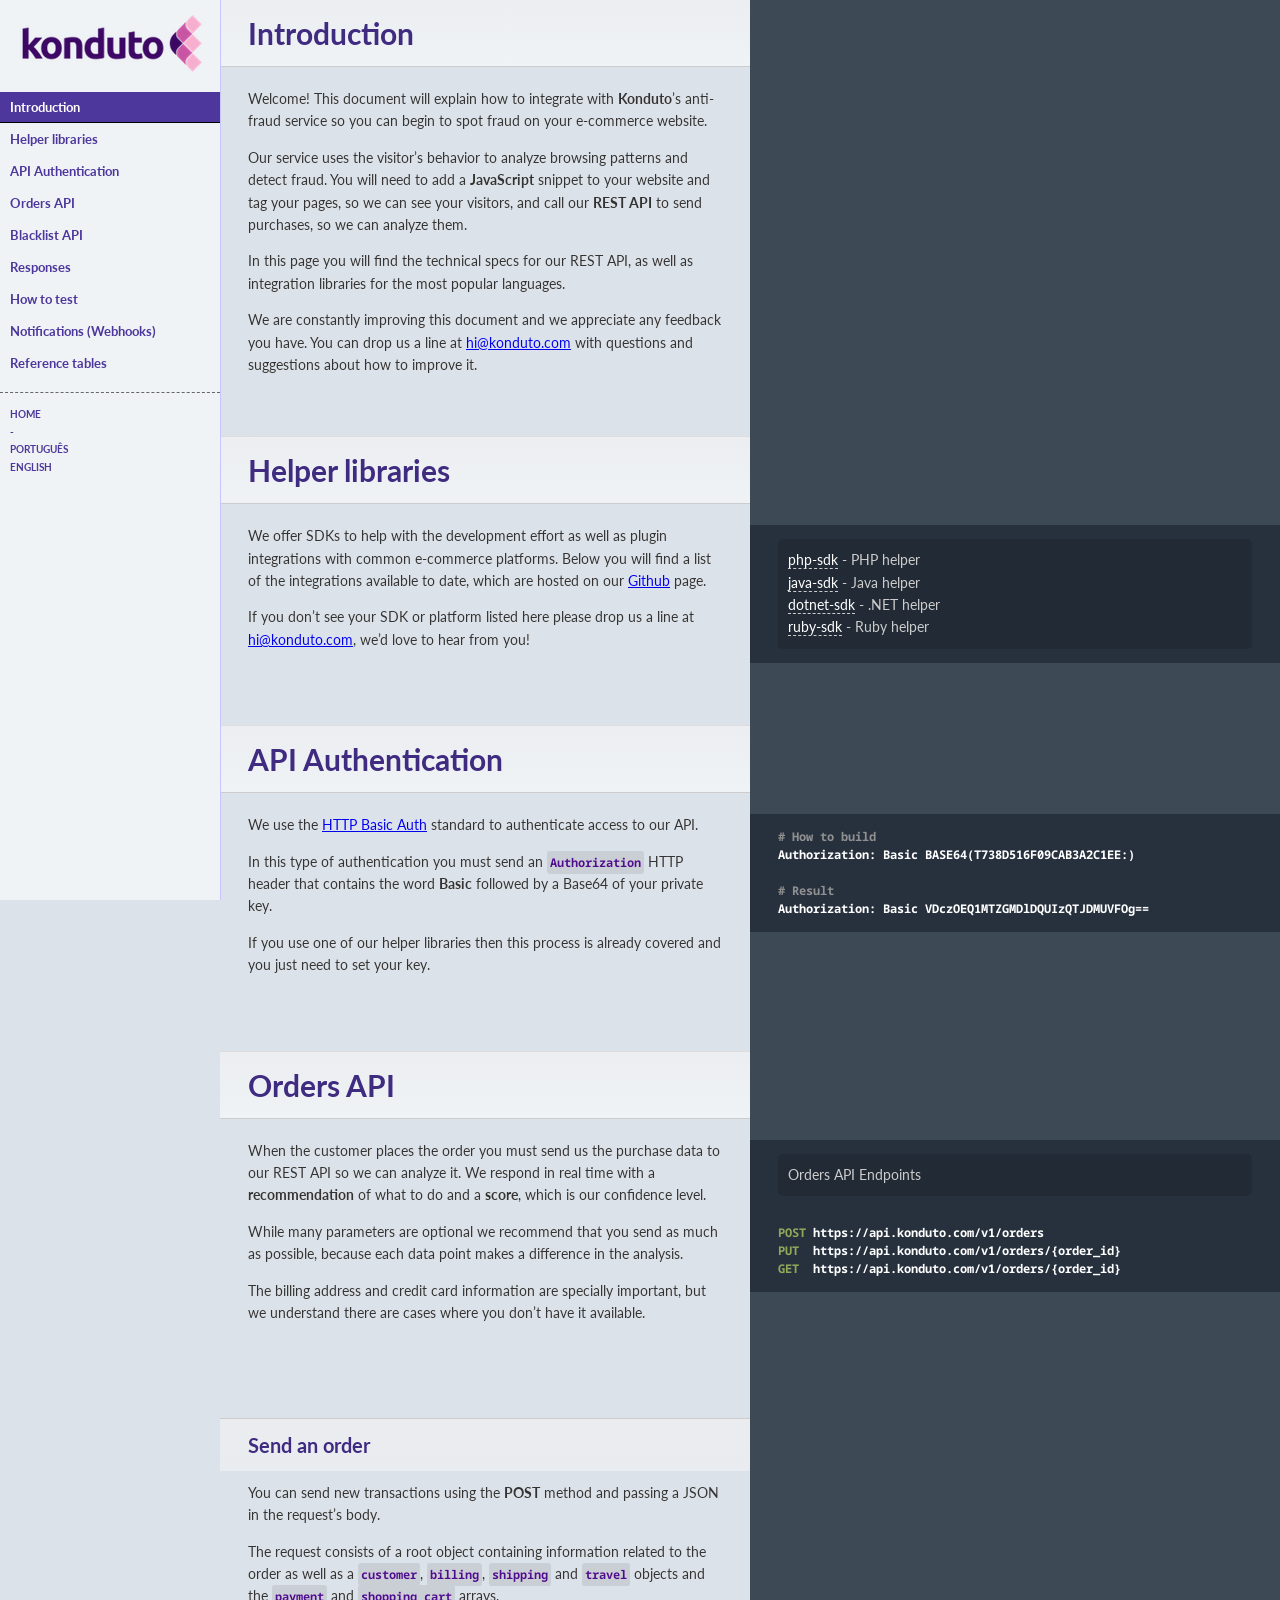
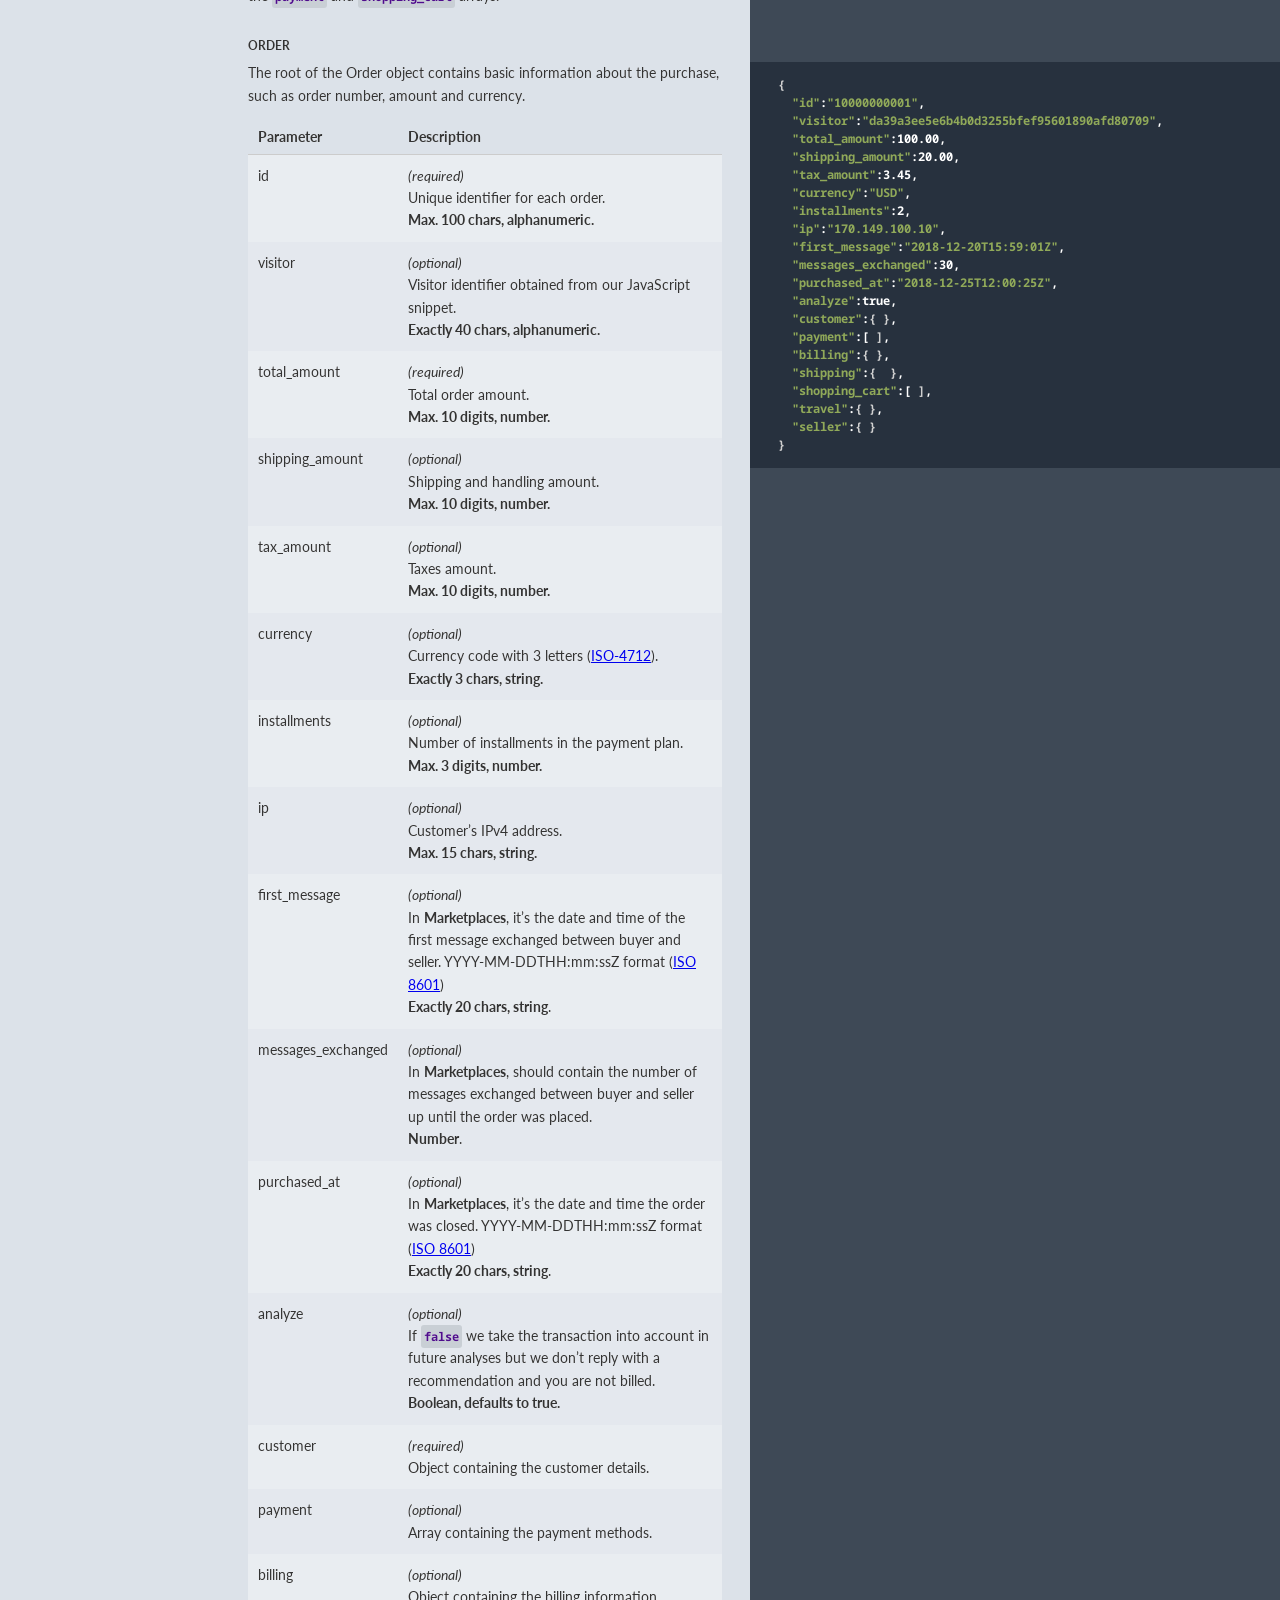
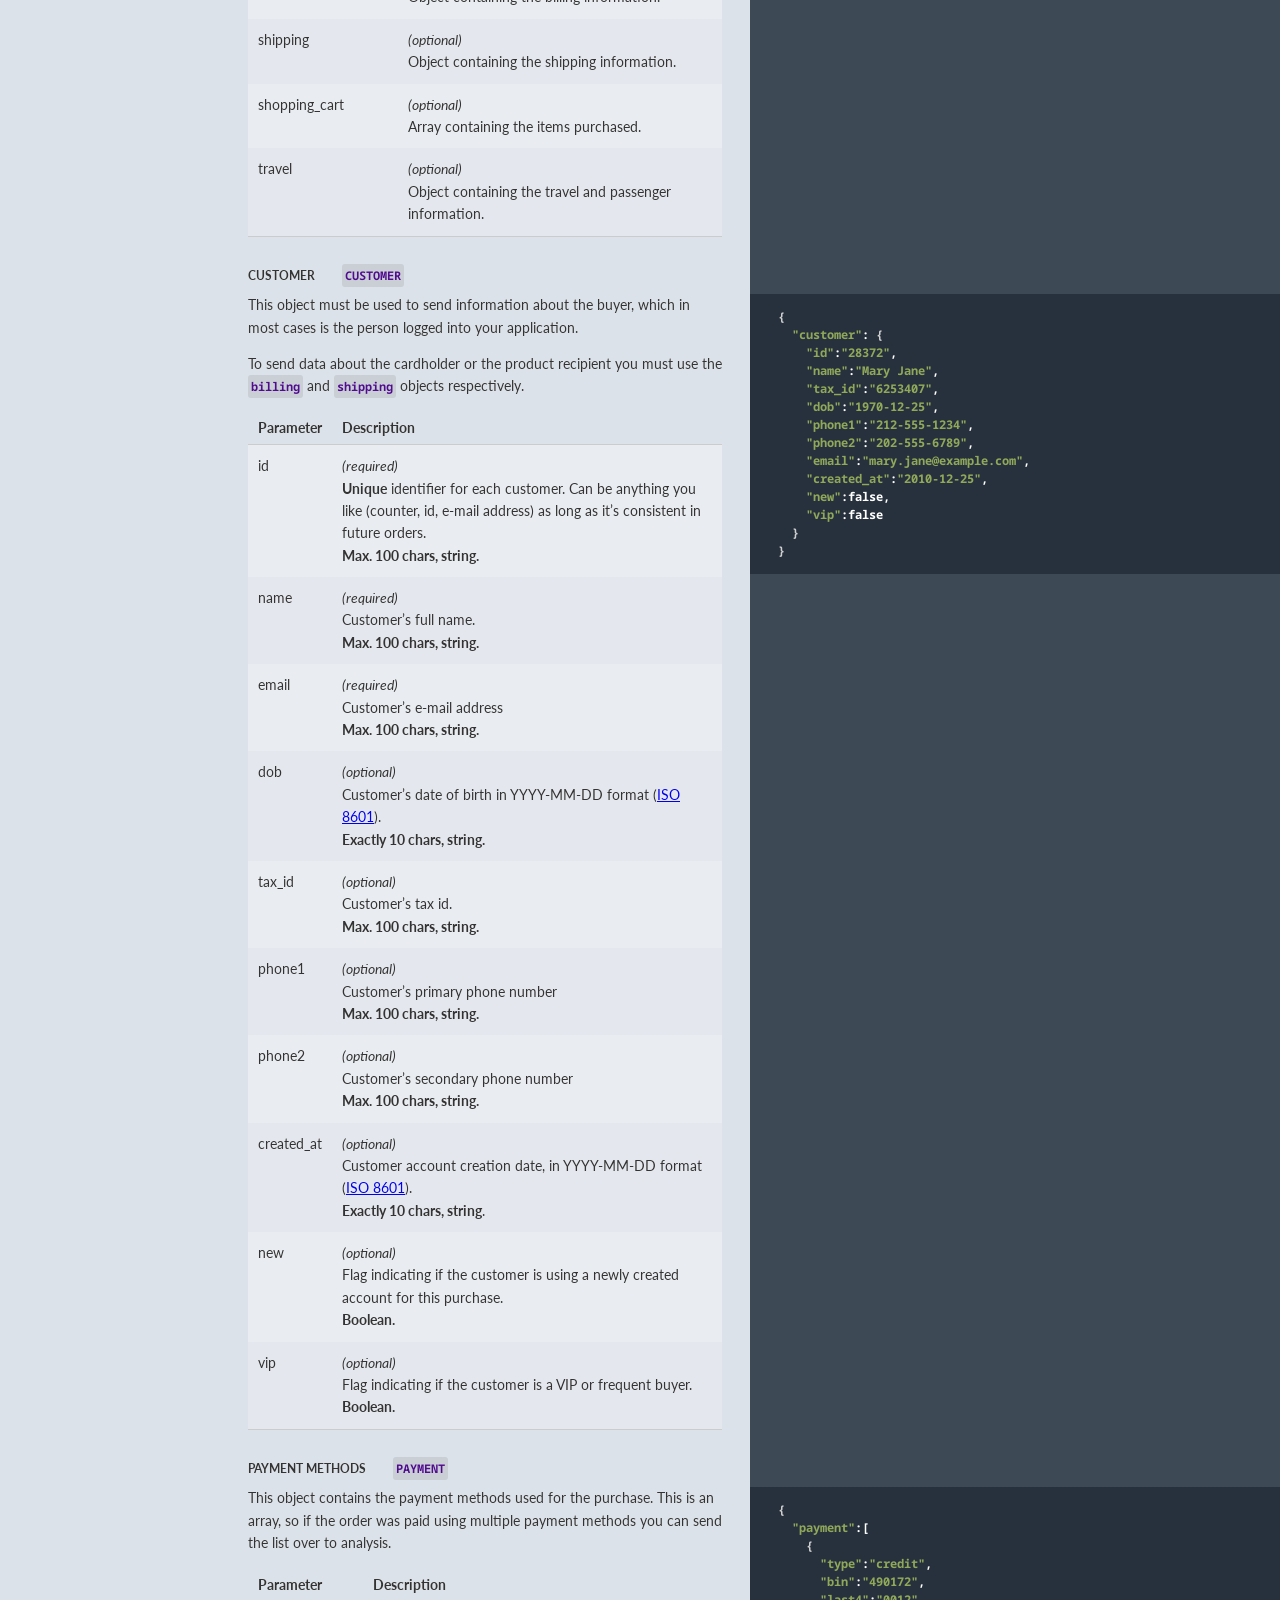
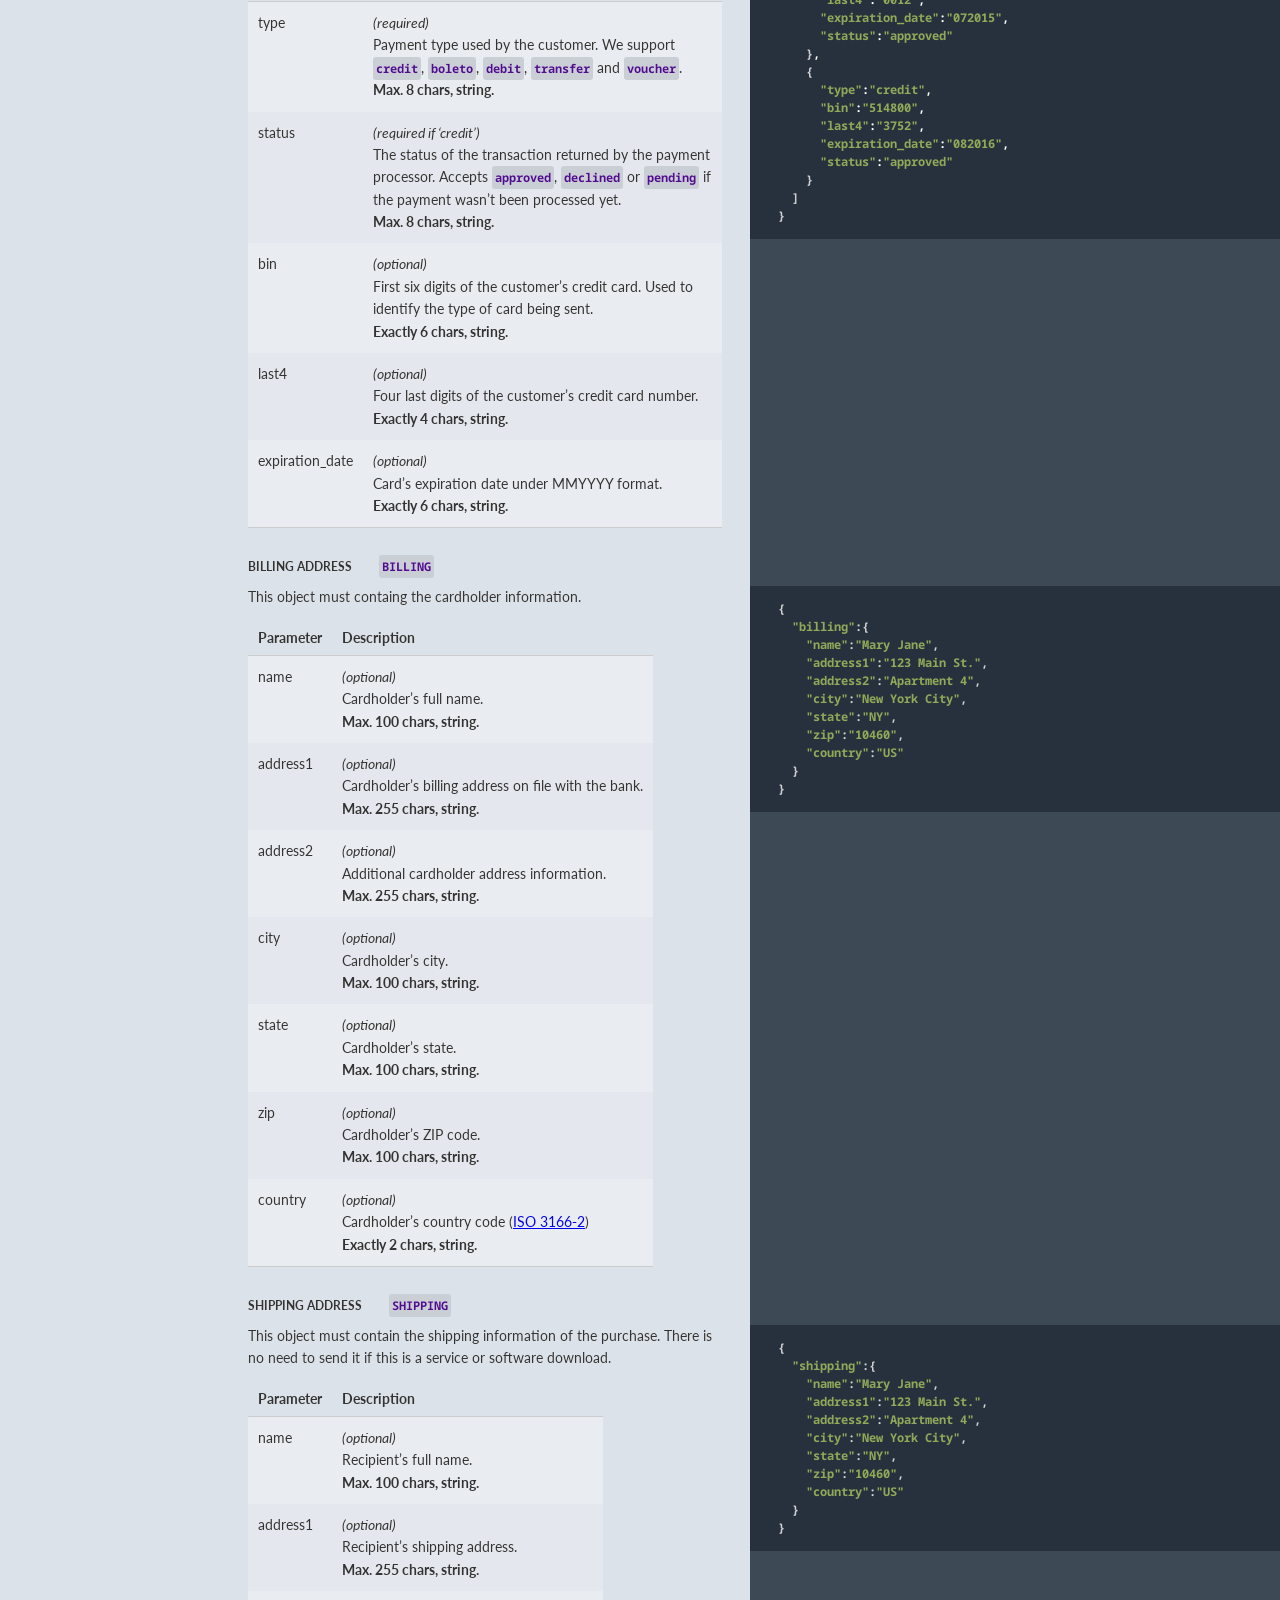
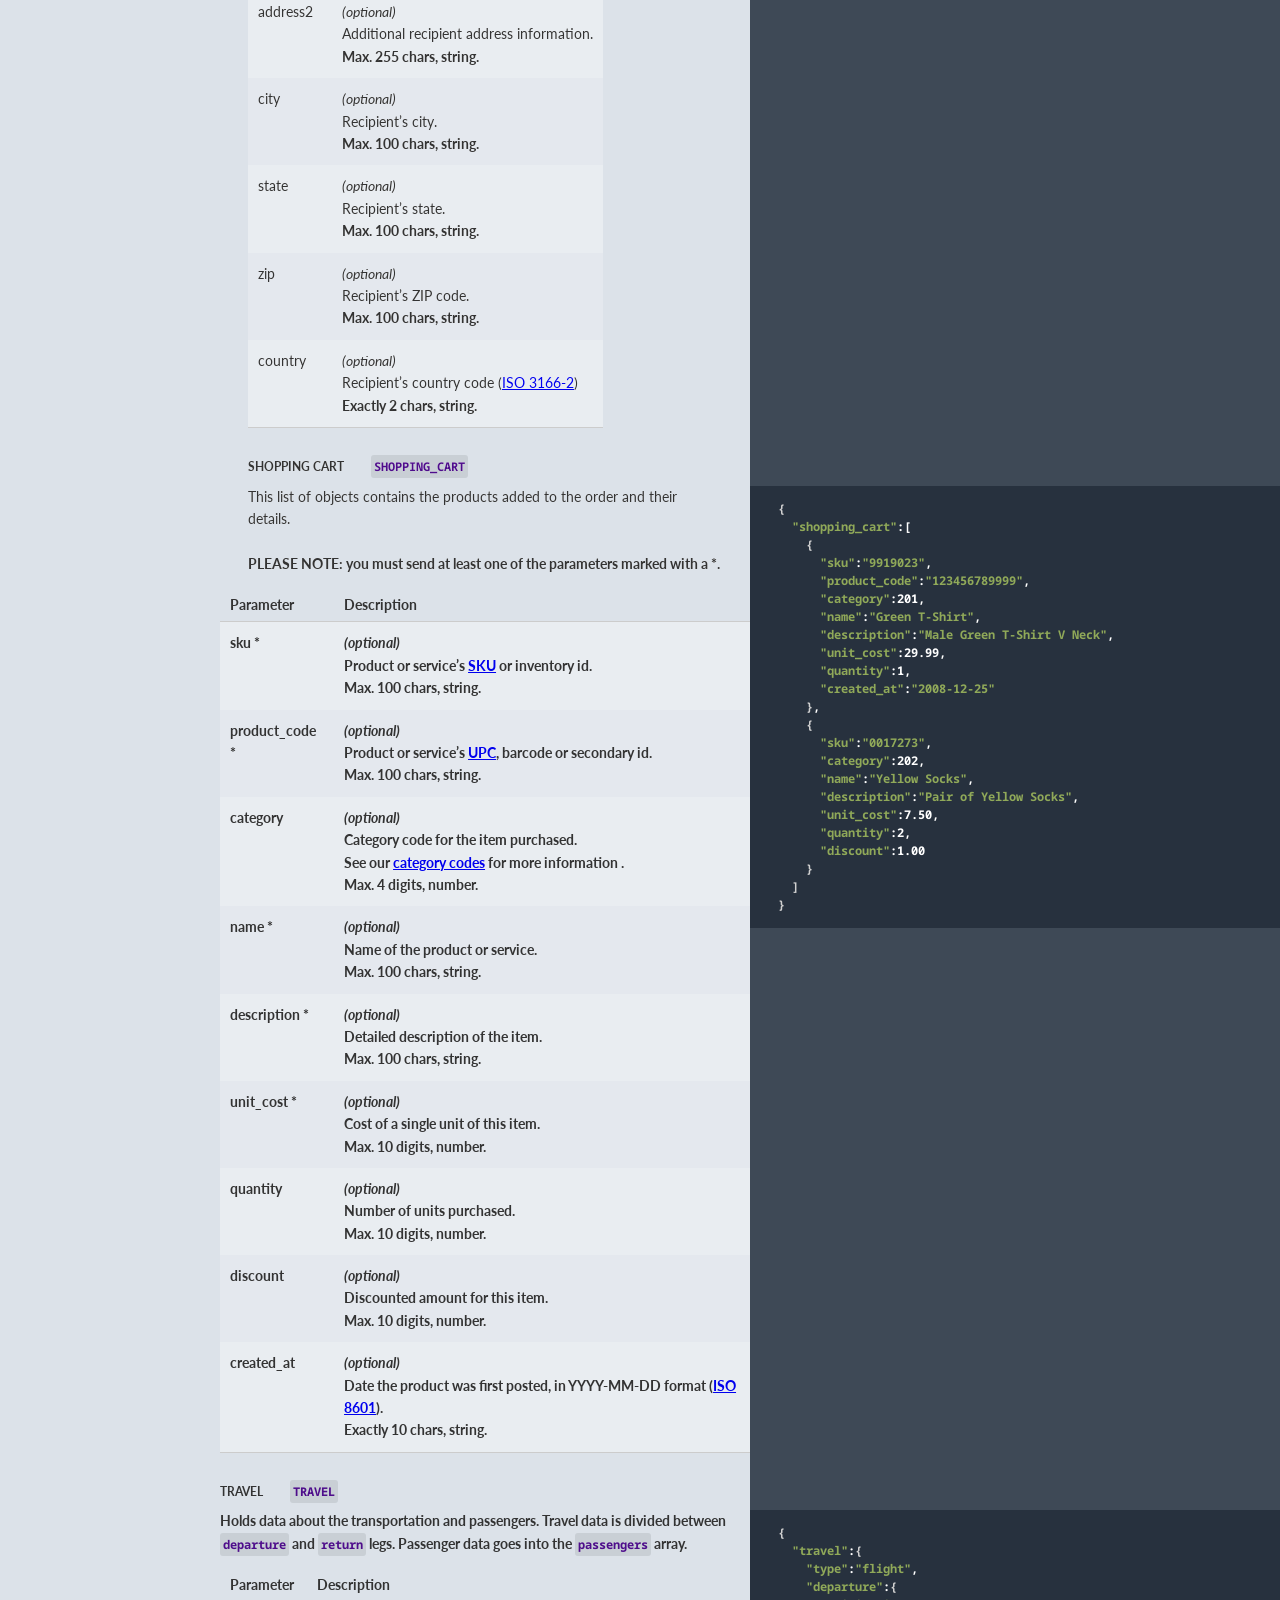
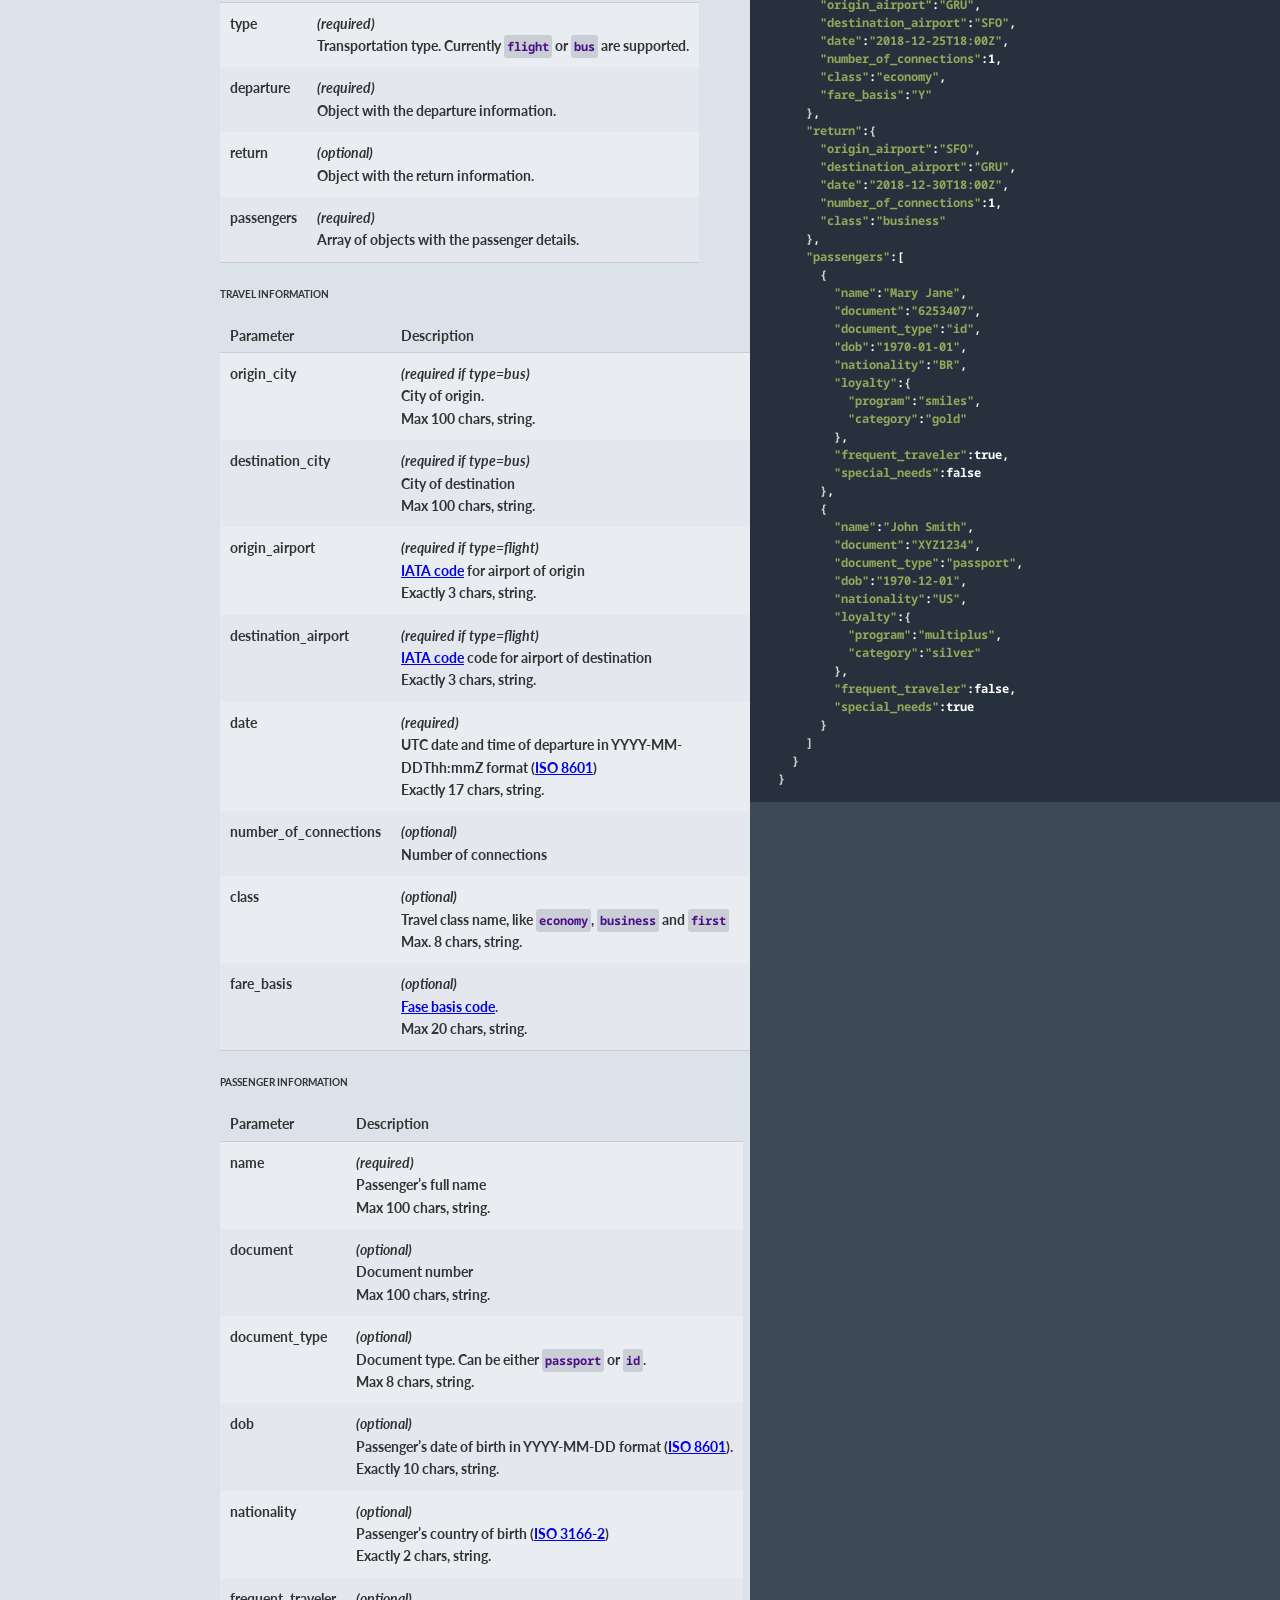
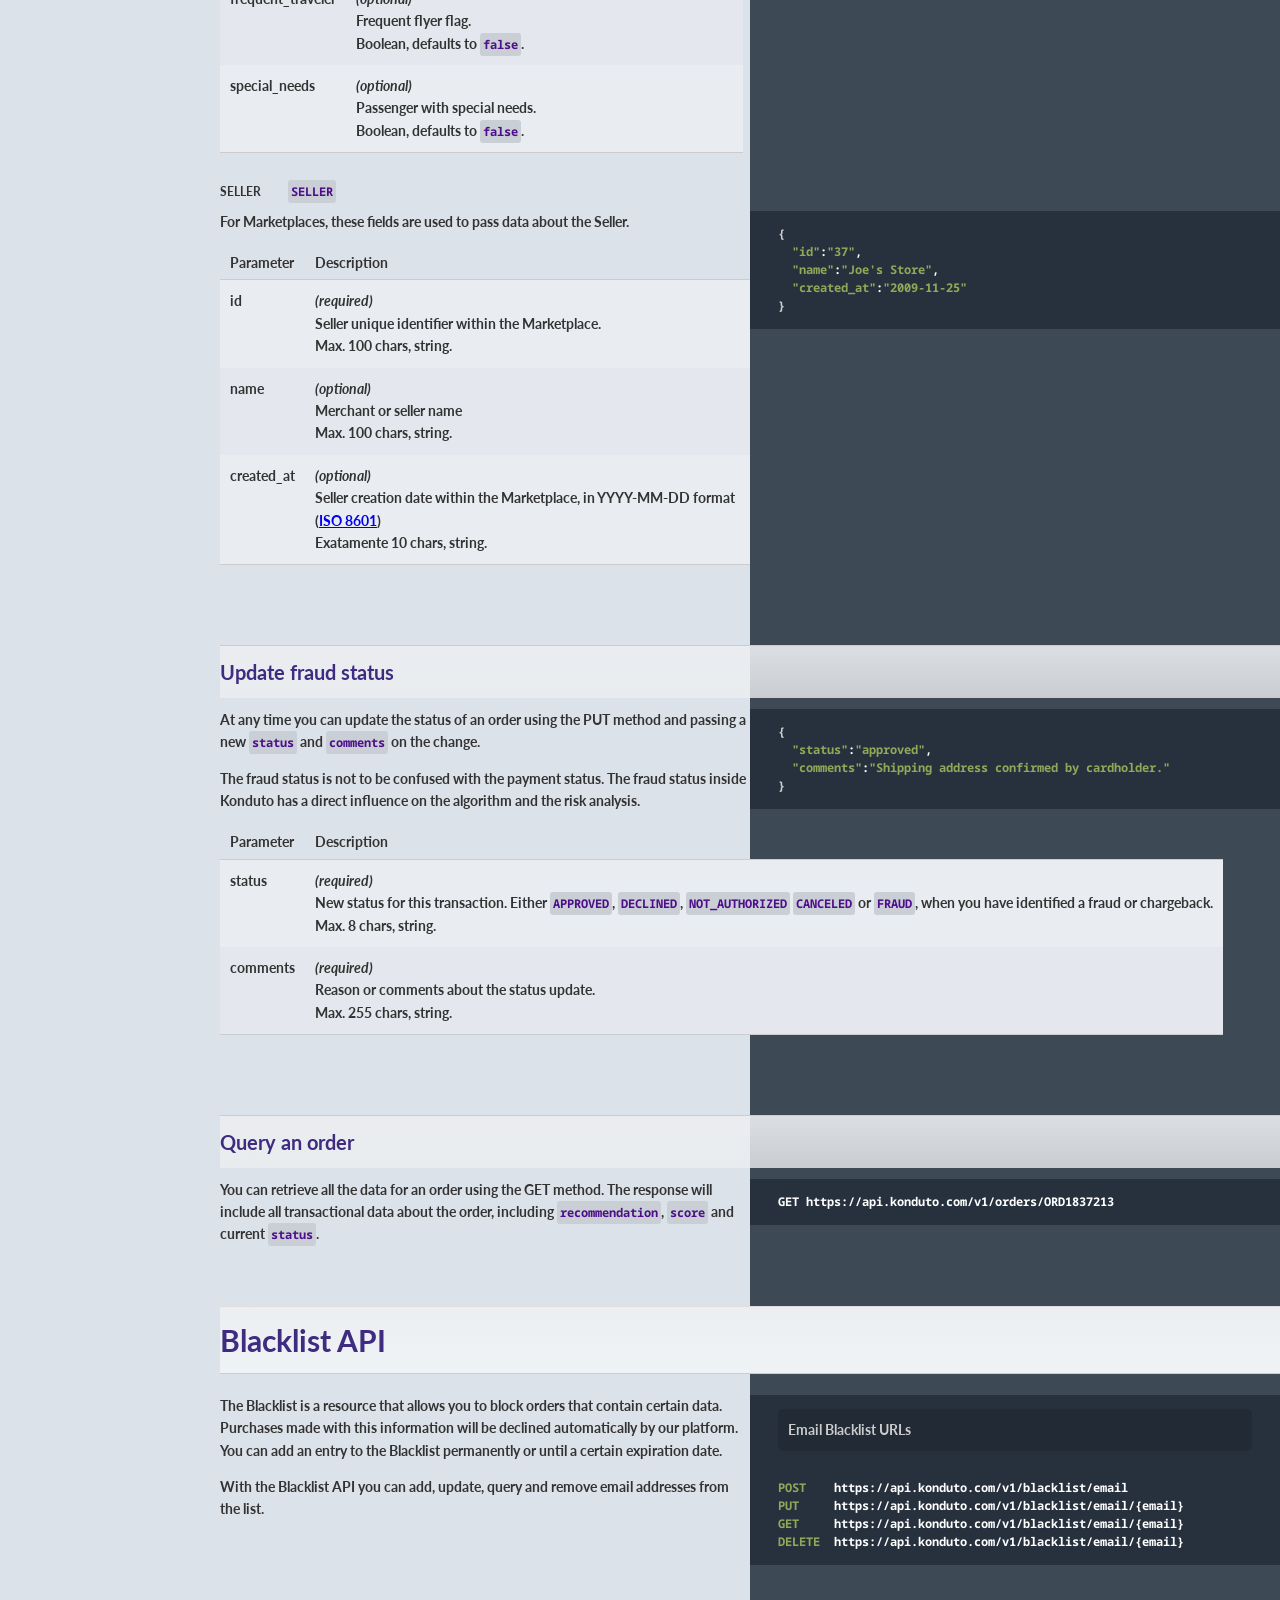
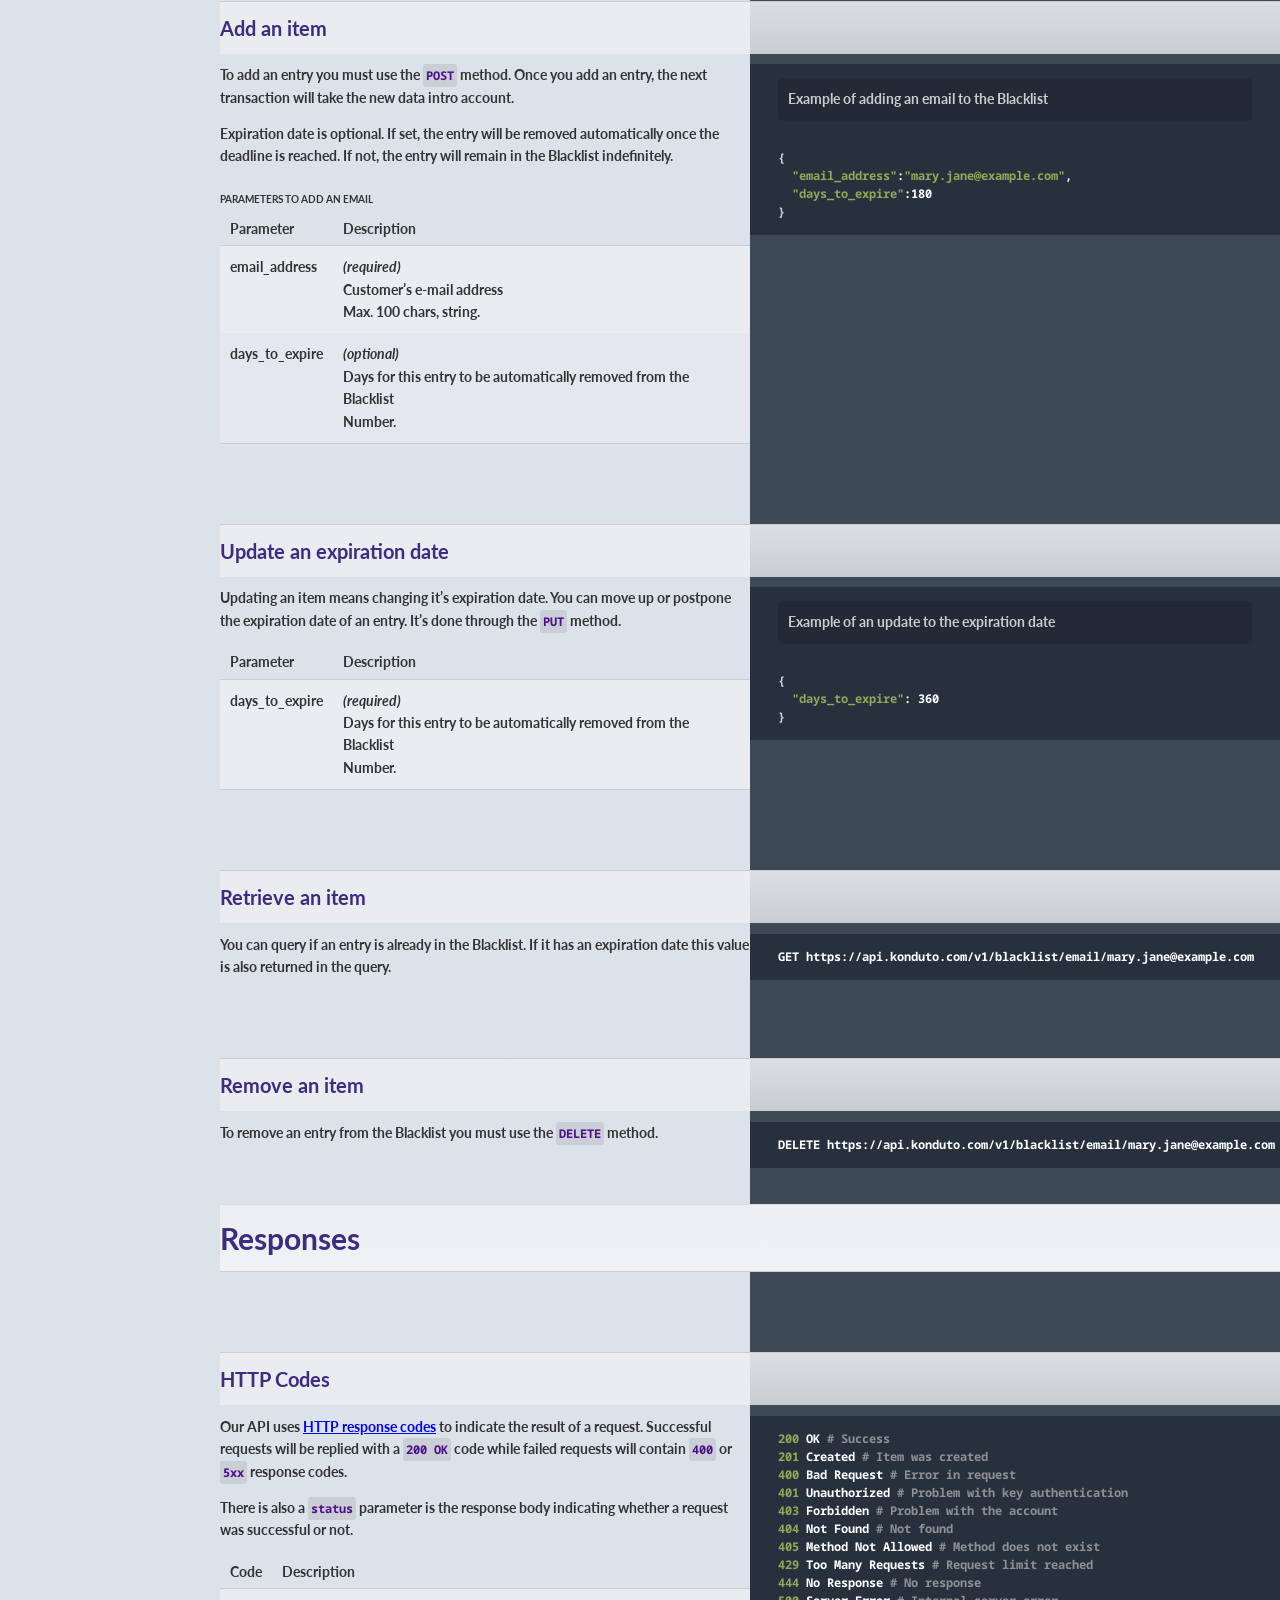
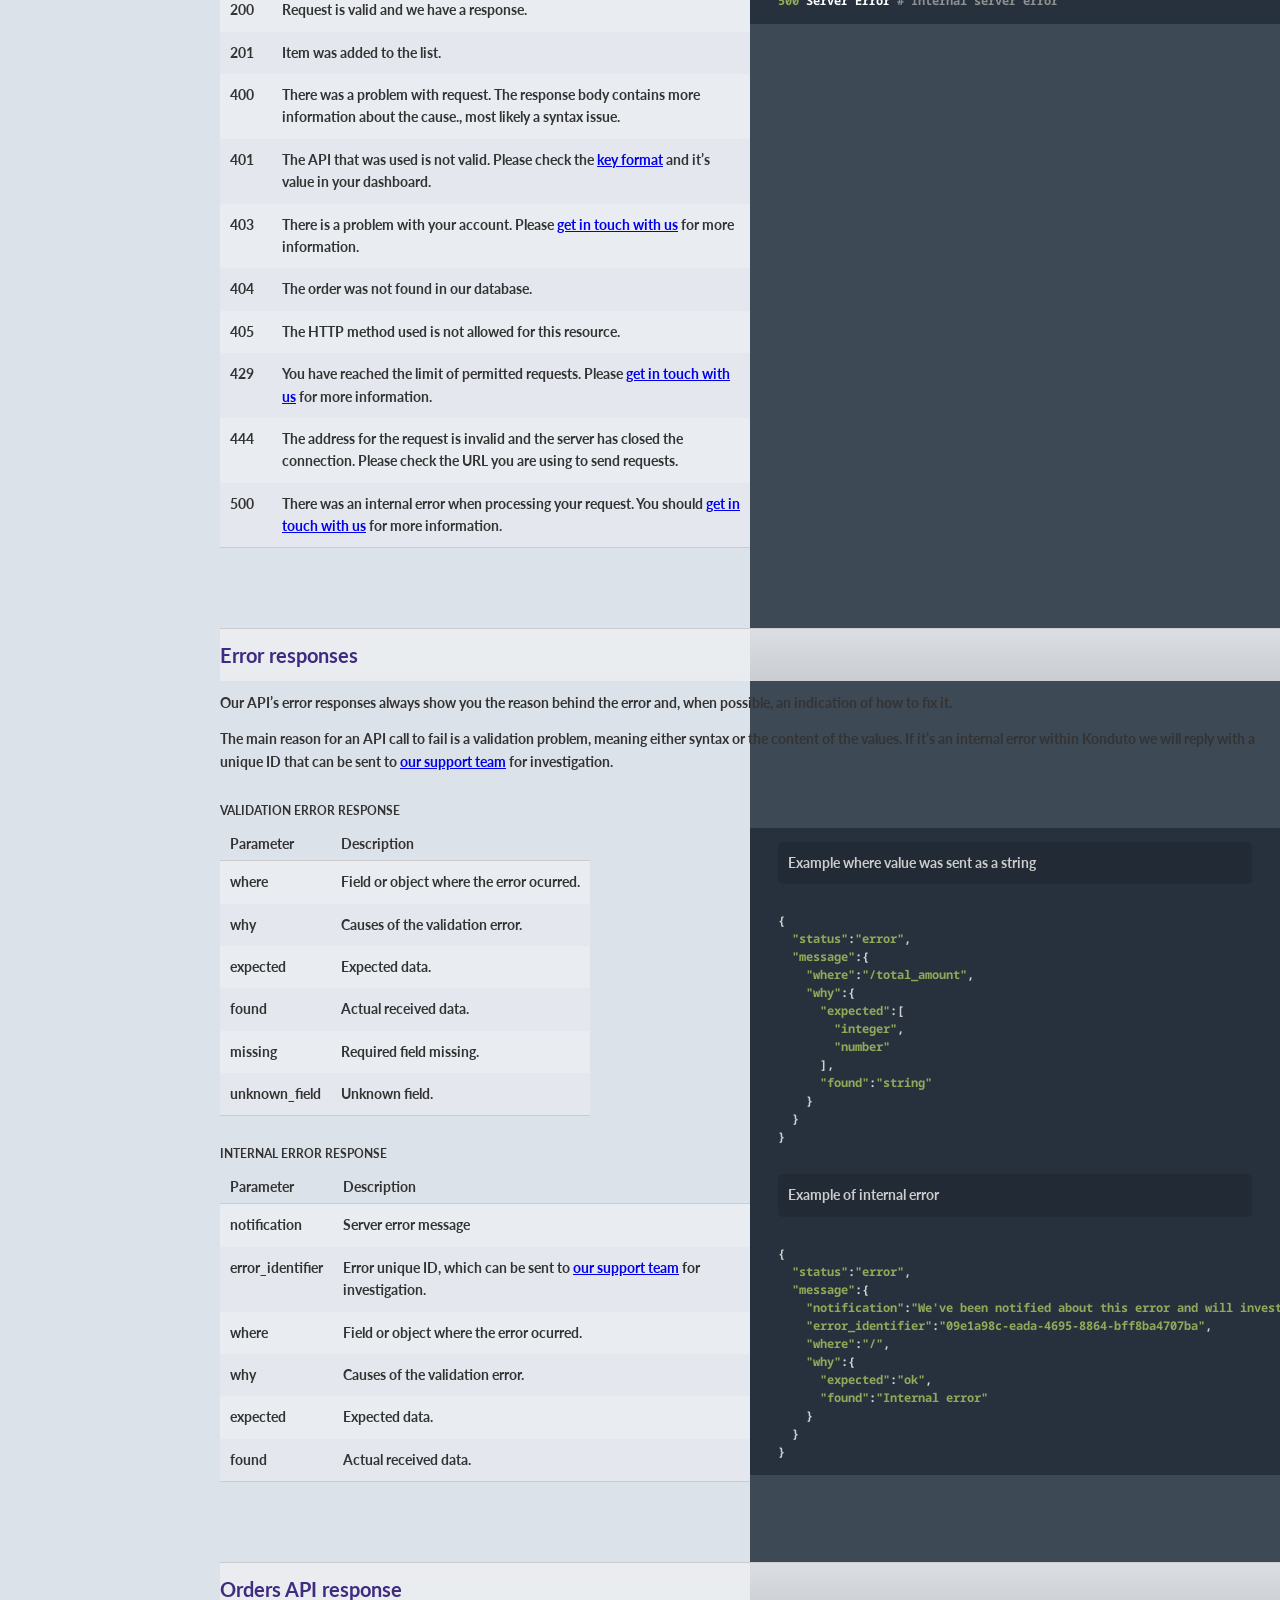
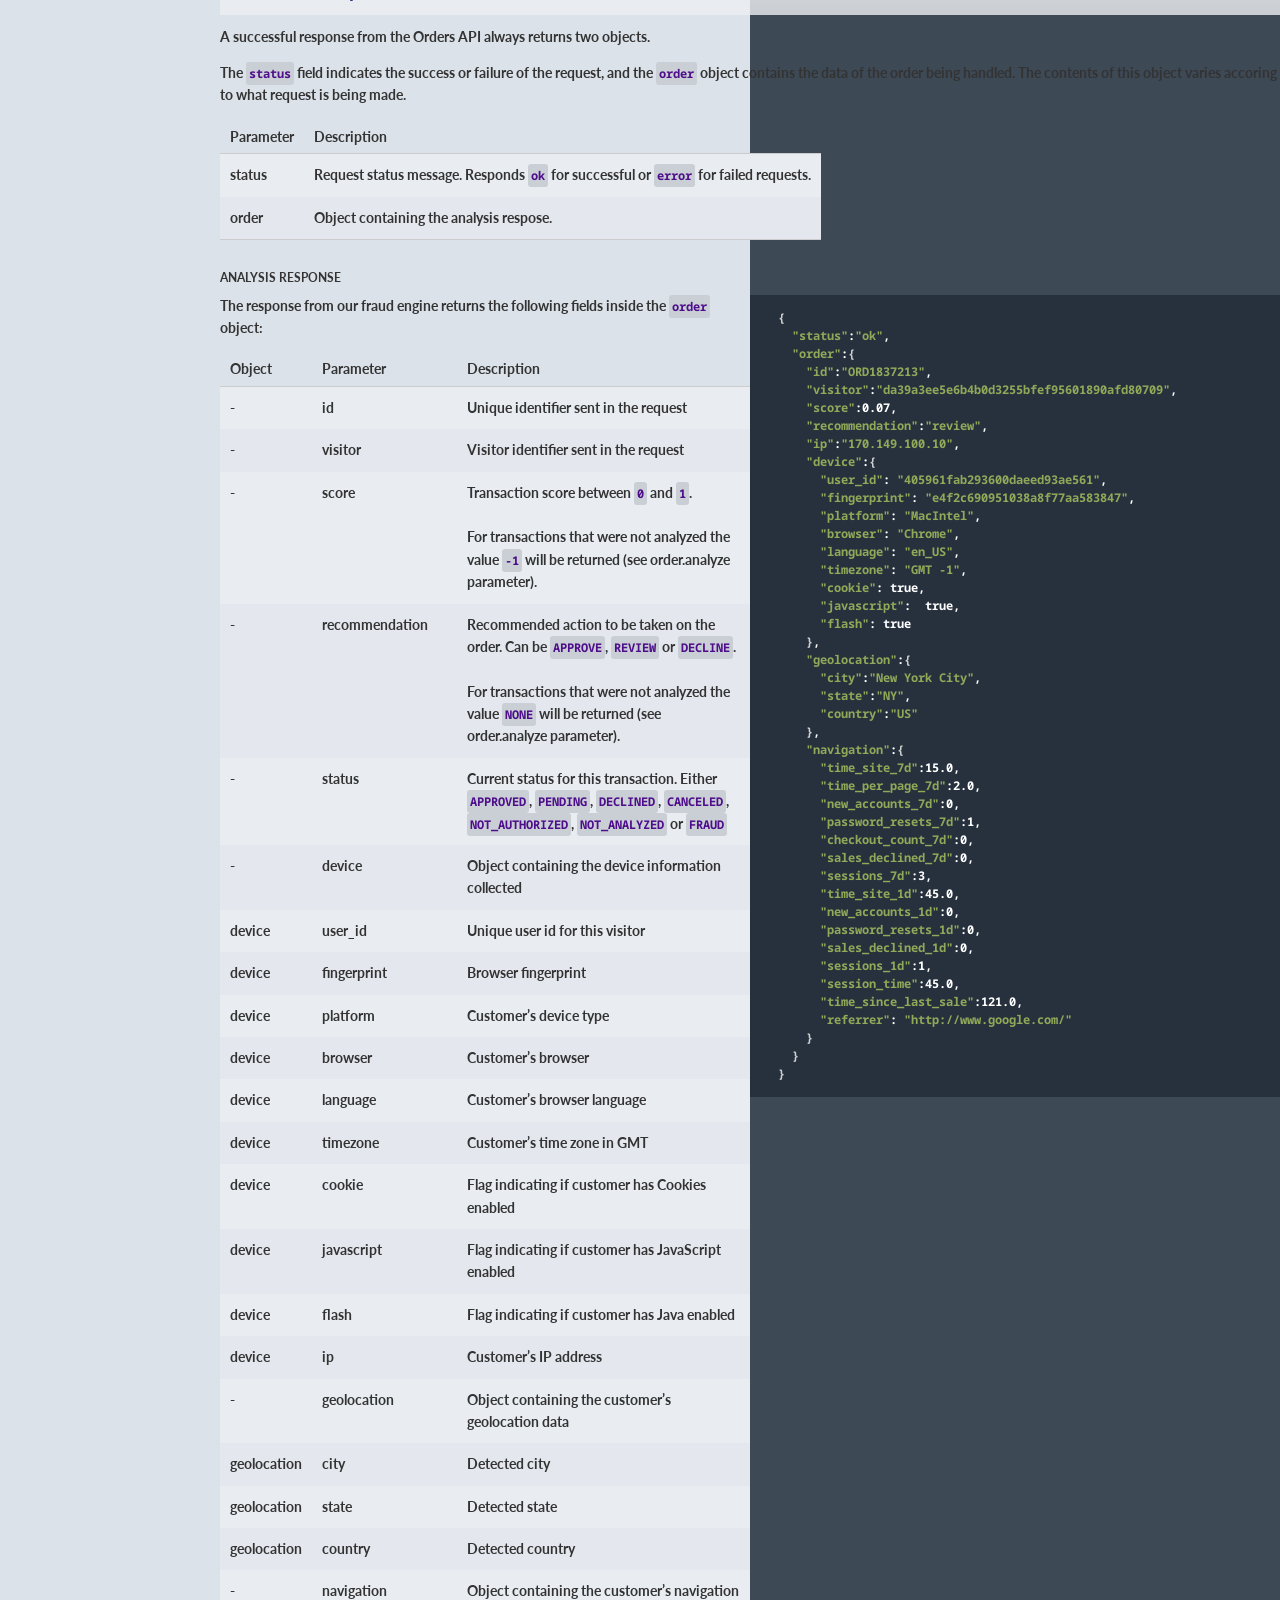
==== en/index.html @ 4f9a9c15 "Add Ruby gem to docs; Fixes ruby env" ====
<!doctype html>
<html>
  <head>
    <meta charset="utf-8">
    <meta content="IE=edge,chrome=1" http-equiv="X-UA-Compatible">
    <meta name="viewport" content="width=device-width, initial-scale=1, maximum-scale=1">
    <title>API | Konduto</title>

    <link href="../stylesheets/screen.css" rel="stylesheet" type="text/css" media="screen" />
    <link href="../stylesheets/print.css" rel="stylesheet" type="text/css" media="print" />
    <link rel="icon" type="image/png" href="/favicon.ico" />
    <link href="https://fonts.googleapis.com/css?family=Lato:400,700|Droid+Sans+Mono|Droid+Sans:400,700" rel="stylesheet" type="text/css">
    <script src="https://ajax.googleapis.com/ajax/libs/jquery/2.1.3/jquery.min.js"></script>
    <script src="../javascripts/all.js" type="text/javascript"></script>

  </head>

  <body class="en en_index">
    <a href="#" id="nav-button">
      <span>
        NAV
        <img src="../images/navbar.png" alt="Navbar" />
      </span>
    </a>
    <div class="tocify-wrapper">
      <p align="center">
        <a href="https://www.konduto.com">
          <img src="../images/logo.png" alt="Logo" />
        </a>
      </p>
      <div id="toc">
      </div>
        <ul class="toc-footer">
            <li><a href='https://www.konduto.com'>HOME</a></li>
            <li><a href='#'>-</a></li>
            <li><a href='/pt'>PORTUGUÊS</a></li>
            <li><a href='/en'>ENGLISH</a></li>
        </ul>
    </div>
    <div class="page-wrapper">
      <div class="dark-box"></div>
      <div class="content">
        <h1 id="introduction">Introduction</h1>

<p>Welcome! This document will explain how to integrate with <strong>Konduto</strong>&rsquo;s
anti-fraud service so you can begin to spot fraud on your e-commerce
website.</p>

<p>Our service uses the visitor&rsquo;s behavior to analyze browsing patterns and
detect fraud. You will need to add a <strong>JavaScript</strong> snippet
to your website and tag your pages, so we can see your visitors, and call
our <strong>REST API</strong> to send purchases, so we can analyze them.</p>

<p>In this page you will find the technical specs for our REST API, as well
as integration libraries for the most popular languages.</p>

<p>We are constantly improving this document and we appreciate any feedback
you have. You can drop us a line at <a href="mailto:hi@konduto.com">hi@konduto.com</a> with questions and
suggestions about how to improve it.</p>

<h1 id="helper-libraries">Helper libraries</h1>

<blockquote>
<p><a href="https://github.com/konduto/php-sdk">php-sdk</a> - PHP helper<br>
<a href="https://github.com/konduto/java-sdk">java-sdk</a> - Java helper<br>
<a href="https://github.com/konduto/dotnet-sdk">dotnet-sdk</a> - .NET helper<br>
<a href="https://github.com/konduto/konduto-ruby">ruby-sdk</a> - Ruby helper</p>
</blockquote>

<p>We offer SDKs to help with the development effort as well as plugin
integrations with common e-commerce platforms. Below you will find a list
of the integrations available to date, which are hosted on our
<a href="https://github.com/konduto">Github</a> page.</p>

<p>If you don&rsquo;t see your SDK or platform listed here please drop us a line at
<a href="mailto:hi@konduto.com">hi@konduto.com</a>, we&rsquo;d love to hear from you!</p>

<h1 id="api-authentication">API Authentication</h1>
<pre class="highlight conf"><code><span class="c"># How to build
</span><span class="n">Authorization</span>: <span class="n">Basic</span> <span class="n">BASE64</span>(<span class="n">T738D516F09CAB3A2C1EE</span>:)

<span class="c"># Result
</span><span class="n">Authorization</span>: <span class="n">Basic</span> <span class="n">VDczOEQ1MTZGMDlDQUIzQTJDMUVFOg</span>==
</code></pre>

<p>We use the <a href="https://en.wikipedia.org/wiki/Basic_access_authentication">HTTP Basic Auth</a> standard to
authenticate access to our API.</p>

<p>In this type of authentication you must send an <code class="prettyprint">Authorization</code> HTTP
header that contains the word <strong>Basic</strong> followed by a Base64 of your
private key.</p>

<p>If you use one of our helper libraries then this process is already
covered and you just need to set your key.</p>

<h1 id="orders-api">Orders API</h1>

<blockquote>
<p>Orders API Endpoints</p>
</blockquote>
<pre class="highlight apache"><code><span class="ss">POST</span> https://api.konduto.com/v1/orders
<span class="ss">PUT</span>  https://api.konduto.com/v1/orders/{order_id}
<span class="ss">GET</span>  https://api.konduto.com/v1/orders/{order_id}
</code></pre>

<p>When the customer places the order you must send us the purchase data to
our REST API so we can analyze it. We respond in real time with a
<strong>recommendation</strong> of what to do and a <strong>score</strong>, which is our confidence
level.</p>

<p>While many parameters are optional we recommend that you send as much as
possible, because each data point makes a difference in the analysis.</p>

<p>The billing address and credit card information are specially important,
but we understand there are cases where you don&rsquo;t have it available.</p>

<h2 id="send-an-order">Send an order</h2>

<p>You can send new transactions using the <strong>POST</strong> method and passing
a JSON in the request&rsquo;s body.</p>

<p>The request consists of a root object containing
information related to the order as well as a <code class="prettyprint">customer</code>,
<code class="prettyprint">billing</code>, <code class="prettyprint">shipping</code> and <code class="prettyprint">travel</code> objects and the
<code class="prettyprint">payment</code> and <code class="prettyprint">shopping_cart</code> arrays.</p>

<h3 id="order">Order</h3>
<pre class="highlight shell"><code><span class="o">{</span>
  <span class="s2">"id"</span>:<span class="s2">"10000000001"</span>,
  <span class="s2">"visitor"</span>:<span class="s2">"da39a3ee5e6b4b0d3255bfef95601890afd80709"</span>,
  <span class="s2">"total_amount"</span>:100.00,
  <span class="s2">"shipping_amount"</span>:20.00,
  <span class="s2">"tax_amount"</span>:3.45,
  <span class="s2">"currency"</span>:<span class="s2">"USD"</span>,
  <span class="s2">"installments"</span>:2,
  <span class="s2">"ip"</span>:<span class="s2">"170.149.100.10"</span>,
  <span class="s2">"first_message"</span>:<span class="s2">"2018-12-20T15:59:01Z"</span>,
  <span class="s2">"messages_exchanged"</span>:30,
  <span class="s2">"purchased_at"</span>:<span class="s2">"2018-12-25T12:00:25Z"</span>,
  <span class="s2">"analyze"</span>:true,
  <span class="s2">"customer"</span>:<span class="o">{</span> <span class="o">}</span>,
  <span class="s2">"payment"</span>:[ <span class="o">]</span>,
  <span class="s2">"billing"</span>:<span class="o">{</span> <span class="o">}</span>,
  <span class="s2">"shipping"</span>:<span class="o">{</span>  <span class="o">}</span>,
  <span class="s2">"shopping_cart"</span>:[ <span class="o">]</span>,
  <span class="s2">"travel"</span>:<span class="o">{</span> <span class="o">}</span>,
  <span class="s2">"seller"</span>:<span class="o">{</span> <span class="o">}</span>
<span class="o">}</span>
</code></pre>

<p>The root of the Order object contains basic information about the
purchase, such as order number, amount and currency.</p>

<table><thead>
<tr>
<th>Parameter</th>
<th>Description</th>
</tr>
</thead><tbody>
<tr>
<td>id</td>
<td><em>(required)</em> <br /> Unique identifier for each order.<br /> <strong>Max. 100 chars, alphanumeric.</strong></td>
</tr>
<tr>
<td>visitor</td>
<td><em>(optional)</em> <br /> Visitor identifier obtained from our JavaScript snippet.<br /> <strong>Exactly 40 chars, alphanumeric.</strong></td>
</tr>
<tr>
<td>total_amount</td>
<td><em>(required)</em> <br /> Total order amount.<br /><strong>Max. 10 digits, number.</strong></td>
</tr>
<tr>
<td>shipping_amount</td>
<td><em>(optional)</em> <br /> Shipping and handling amount.<br /><strong>Max. 10 digits, number.</strong></td>
</tr>
<tr>
<td>tax_amount</td>
<td><em>(optional)</em> <br /> Taxes amount.<br /><strong>Max. 10 digits, number.</strong></td>
</tr>
<tr>
<td>currency</td>
<td><em>(optional)</em> <br /> Currency code with 3 letters (<a href="http://en.wikipedia.org/wiki/ISO_4217">ISO-4712</a>).<br /> <strong>Exactly 3 chars, string.</strong></td>
</tr>
<tr>
<td>installments</td>
<td><em>(optional)</em> <br /> Number of installments in the payment plan.<br /> <strong>Max. 3 digits, number.</strong></td>
</tr>
<tr>
<td>ip</td>
<td><em>(optional)</em> <br /> Customer&rsquo;s IPv4 address.<br /><strong>Max. 15 chars, string.</strong></td>
</tr>
<tr>
<td>first_message</td>
<td><em>(optional)</em> <br /> In <strong>Marketplaces</strong>, it&rsquo;s the date and time of the first message exchanged between buyer and seller. YYYY-MM-DDTHH:mm:ssZ format (<a href="https://en.wikipedia.org/wiki/ISO_8601">ISO 8601</a>)<br /> <strong>Exactly 20 chars, string</strong>.</td>
</tr>
<tr>
<td>messages_exchanged</td>
<td><em>(optional)</em> <br /> In <strong>Marketplaces</strong>, should contain the number of messages exchanged between buyer and seller up until the order was placed. <br /><strong>Number</strong>.</td>
</tr>
<tr>
<td>purchased_at</td>
<td><em>(optional)</em> <br /> In <strong>Marketplaces</strong>, it&rsquo;s the date and time the order was closed. YYYY-MM-DDTHH:mm:ssZ format (<a href="https://en.wikipedia.org/wiki/ISO_8601">ISO 8601</a>)<br /> <strong>Exactly 20 chars, string</strong>.</td>
</tr>
<tr>
<td>analyze</td>
<td><em>(optional)</em> <br /> If <code class="prettyprint">false</code> we take the transaction into account in future analyses but we don&rsquo;t reply with a recommendation and you are not billed. <br /><strong>Boolean, defaults to true.</strong></td>
</tr>
<tr>
<td>customer</td>
<td><em>(required)</em> <br /> Object containing the customer details.</td>
</tr>
<tr>
<td>payment</td>
<td><em>(optional)</em> <br /> Array containing the payment methods.</td>
</tr>
<tr>
<td>billing</td>
<td><em>(optional)</em> <br /> Object containing the billing information.</td>
</tr>
<tr>
<td>shipping</td>
<td><em>(optional)</em> <br /> Object containing the shipping information.</td>
</tr>
<tr>
<td>shopping_cart</td>
<td><em>(optional)</em> <br /> Array containing the items purchased.</td>
</tr>
<tr>
<td>travel</td>
<td><em>(optional)</em> <br /> Object containing the travel and passenger information.</td>
</tr>
</tbody></table>

<h3 id="customer-&nbsp;-&nbsp;-&nbsp;-&nbsp;-customer">Customer &nbsp; &nbsp; &nbsp; &nbsp; <code class="prettyprint">customer</code></h3>
<pre class="highlight shell"><code><span class="o">{</span>
  <span class="s2">"customer"</span>: <span class="o">{</span>
    <span class="s2">"id"</span>:<span class="s2">"28372"</span>,
    <span class="s2">"name"</span>:<span class="s2">"Mary Jane"</span>,
    <span class="s2">"tax_id"</span>:<span class="s2">"6253407"</span>,
    <span class="s2">"dob"</span>:<span class="s2">"1970-12-25"</span>,
    <span class="s2">"phone1"</span>:<span class="s2">"212-555-1234"</span>,
    <span class="s2">"phone2"</span>:<span class="s2">"202-555-6789"</span>,
    <span class="s2">"email"</span>:<span class="s2">"mary.jane@example.com"</span>,
    <span class="s2">"created_at"</span>:<span class="s2">"2010-12-25"</span>,
    <span class="s2">"new"</span>:false,
    <span class="s2">"vip"</span>:false
  <span class="o">}</span>
<span class="o">}</span>
</code></pre>

<p>This object must be used to send information about the buyer, which
in most cases is the person logged into your application.</p>

<p>To send data about the cardholder or the product recipient you must
use the <code class="prettyprint">billing</code> and <code class="prettyprint">shipping</code> objects respectively.</p>

<table><thead>
<tr>
<th>Parameter</th>
<th>Description</th>
</tr>
</thead><tbody>
<tr>
<td>id</td>
<td><em>(required)</em> <br /> <strong>Unique</strong> identifier for each customer. Can be anything you like (counter, id, e-mail address) as long as it&rsquo;s consistent in future orders.<br /><strong>Max. 100 chars, string.</strong></td>
</tr>
<tr>
<td>name</td>
<td><em>(required)</em> <br /> Customer&rsquo;s full name.<br /><strong>Max. 100 chars, string.</strong></td>
</tr>
<tr>
<td>email</td>
<td><em>(required)</em> <br /> Customer&rsquo;s e-mail address<br /><strong>Max. 100 chars, string.</strong></td>
</tr>
<tr>
<td>dob</td>
<td><em>(optional)</em> <br /> Customer&rsquo;s date of birth in YYYY-MM-DD format (<a href="https://en.wikipedia.org/wiki/ISO_8601">ISO 8601</a>).<br /> <strong>Exactly 10 chars, string.</strong></td>
</tr>
<tr>
<td>tax_id</td>
<td><em>(optional)</em> <br /> Customer&rsquo;s tax id.<br /><strong>Max. 100 chars, string.</strong></td>
</tr>
<tr>
<td>phone1</td>
<td><em>(optional)</em> <br /> Customer&rsquo;s primary phone number<br /><strong>Max. 100 chars, string.</strong></td>
</tr>
<tr>
<td>phone2</td>
<td><em>(optional)</em> <br /> Customer&rsquo;s secondary phone number<br /><strong>Max. 100 chars, string.</strong></td>
</tr>
<tr>
<td>created_at</td>
<td><em>(optional)</em> <br /> Customer account creation date, in YYYY-MM-DD format (<a href="https://en.wikipedia.org/wiki/ISO_8601">ISO 8601</a>).<br /> <strong>Exactly 10 chars, string</strong>.</td>
</tr>
<tr>
<td>new</td>
<td><em>(optional)</em> <br /> Flag indicating if the customer is using a newly created account for this purchase.<br /><strong>Boolean.</strong></td>
</tr>
<tr>
<td>vip</td>
<td><em>(optional)</em> <br /> Flag indicating if the customer is a VIP or frequent buyer.<br /><strong>Boolean.</strong></td>
</tr>
</tbody></table>

<h3 id="payment-methods-&nbsp;-&nbsp;-&nbsp;-&nbsp;-payment">Payment Methods &nbsp; &nbsp; &nbsp; &nbsp; <code class="prettyprint">payment</code></h3>
<pre class="highlight shell"><code><span class="o">{</span>  
  <span class="s2">"payment"</span>:[  
    <span class="o">{</span>  
      <span class="s2">"type"</span>:<span class="s2">"credit"</span>,
      <span class="s2">"bin"</span>:<span class="s2">"490172"</span>,
      <span class="s2">"last4"</span>:<span class="s2">"0012"</span>,
      <span class="s2">"expiration_date"</span>:<span class="s2">"072015"</span>,
      <span class="s2">"status"</span>:<span class="s2">"approved"</span>
    <span class="o">}</span>,
    <span class="o">{</span>  
      <span class="s2">"type"</span>:<span class="s2">"credit"</span>,
      <span class="s2">"bin"</span>:<span class="s2">"514800"</span>,
      <span class="s2">"last4"</span>:<span class="s2">"3752"</span>,
      <span class="s2">"expiration_date"</span>:<span class="s2">"082016"</span>,
      <span class="s2">"status"</span>:<span class="s2">"approved"</span>
    <span class="o">}</span>
  <span class="o">]</span>
<span class="o">}</span>
</code></pre>

<p>This object contains the payment methods used for the purchase. This
is an array, so if the order was paid using multiple payment methods
you can send the list over to analysis.</p>

<table><thead>
<tr>
<th>Parameter</th>
<th>Description</th>
</tr>
</thead><tbody>
<tr>
<td>type</td>
<td><em>(required)</em> <br /> Payment type used by the customer. We support <code class="prettyprint">credit</code>, <code class="prettyprint">boleto</code>, <code class="prettyprint">debit</code>, <code class="prettyprint">transfer</code> and <code class="prettyprint">voucher</code>. <br /><strong>Max. 8 chars, string.</strong></td>
</tr>
<tr>
<td>status</td>
<td><em>(required if &lsquo;credit&rsquo;)</em> <br /> The status of the transaction returned by the payment processor. Accepts <code class="prettyprint">approved</code>, <code class="prettyprint">declined</code> or <code class="prettyprint">pending</code> if the payment wasn&rsquo;t been processed yet.<br /><strong>Max. 8 chars, string.</strong></td>
</tr>
<tr>
<td>bin</td>
<td><em>(optional)</em> <br /> First six digits of the customer&rsquo;s credit card. Used to identify the type of card being sent.<br /><strong>Exactly 6 chars, string.</strong></td>
</tr>
<tr>
<td>last4</td>
<td><em>(optional)</em> <br /> Four last digits of the customer&rsquo;s credit card number. <br /><strong>Exactly 4 chars, string.</strong></td>
</tr>
<tr>
<td>expiration_date</td>
<td><em>(optional)</em> <br /> Card&rsquo;s expiration date under MMYYYY format. <br /><strong>Exactly 6 chars, string.</strong></td>
</tr>
</tbody></table>

<h3 id="billing-address-&nbsp;-&nbsp;-&nbsp;-&nbsp;-billing">Billing Address &nbsp; &nbsp; &nbsp; &nbsp; <code class="prettyprint">billing</code></h3>
<pre class="highlight json"><code><span class="p">{</span><span class="w">  
  </span><span class="s2">"billing"</span><span class="p">:{</span><span class="w">  
    </span><span class="s2">"name"</span><span class="p">:</span><span class="s2">"Mary Jane"</span><span class="p">,</span><span class="w">
    </span><span class="s2">"address1"</span><span class="p">:</span><span class="s2">"123 Main St."</span><span class="p">,</span><span class="w">
    </span><span class="s2">"address2"</span><span class="p">:</span><span class="s2">"Apartment 4"</span><span class="p">,</span><span class="w">
    </span><span class="s2">"city"</span><span class="p">:</span><span class="s2">"New York City"</span><span class="p">,</span><span class="w">
    </span><span class="s2">"state"</span><span class="p">:</span><span class="s2">"NY"</span><span class="p">,</span><span class="w">
    </span><span class="s2">"zip"</span><span class="p">:</span><span class="s2">"10460"</span><span class="p">,</span><span class="w">
    </span><span class="s2">"country"</span><span class="p">:</span><span class="s2">"US"</span><span class="w">
  </span><span class="p">}</span><span class="w">
</span><span class="p">}</span><span class="w">
</span></code></pre>

<p>This object must containg the cardholder information.</p>

<table><thead>
<tr>
<th>Parameter</th>
<th>Description</th>
</tr>
</thead><tbody>
<tr>
<td>name</td>
<td><em>(optional)</em> <br /> Cardholder&rsquo;s full name.<br /><strong>Max. 100 chars, string.</strong></td>
</tr>
<tr>
<td>address1</td>
<td><em>(optional)</em> <br /> Cardholder&rsquo;s billing address on file with the bank.<br /><strong>Max. 255 chars, string.</strong></td>
</tr>
<tr>
<td>address2</td>
<td><em>(optional)</em> <br /> Additional cardholder address information.<br /><strong>Max. 255 chars, string.</strong></td>
</tr>
<tr>
<td>city</td>
<td><em>(optional)</em> <br /> Cardholder&rsquo;s city.<br /><strong>Max. 100 chars, string.</strong></td>
</tr>
<tr>
<td>state</td>
<td><em>(optional)</em> <br /> Cardholder&rsquo;s state.<br /><strong>Max. 100 chars, string.</strong></td>
</tr>
<tr>
<td>zip</td>
<td><em>(optional)</em> <br /> Cardholder&rsquo;s ZIP code.<br /><strong>Max. 100 chars, string.</strong></td>
</tr>
<tr>
<td>country</td>
<td><em>(optional)</em> <br /> Cardholder&rsquo;s country code (<a href="https://en.wikipedia.org/wiki/ISO_3166-2">ISO 3166-2</a>)<br /> <strong>Exactly 2 chars, string.</strong></td>
</tr>
</tbody></table>

<h3 id="shipping-address-&nbsp;-&nbsp;-&nbsp;-&nbsp;-shipping">Shipping Address &nbsp; &nbsp; &nbsp; &nbsp; <code class="prettyprint">shipping</code></h3>
<pre class="highlight json"><code><span class="p">{</span><span class="w">  
  </span><span class="s2">"shipping"</span><span class="p">:{</span><span class="w">  
    </span><span class="s2">"name"</span><span class="p">:</span><span class="s2">"Mary Jane"</span><span class="p">,</span><span class="w">
    </span><span class="s2">"address1"</span><span class="p">:</span><span class="s2">"123 Main St."</span><span class="p">,</span><span class="w">
    </span><span class="s2">"address2"</span><span class="p">:</span><span class="s2">"Apartment 4"</span><span class="p">,</span><span class="w">
    </span><span class="s2">"city"</span><span class="p">:</span><span class="s2">"New York City"</span><span class="p">,</span><span class="w">
    </span><span class="s2">"state"</span><span class="p">:</span><span class="s2">"NY"</span><span class="p">,</span><span class="w">
    </span><span class="s2">"zip"</span><span class="p">:</span><span class="s2">"10460"</span><span class="p">,</span><span class="w">
    </span><span class="s2">"country"</span><span class="p">:</span><span class="s2">"US"</span><span class="w">
  </span><span class="p">}</span><span class="w">
</span><span class="p">}</span><span class="w">
</span></code></pre>

<p>This object must contain the shipping information of the purchase.
There is no need to send it if this is a service or software
download.</p>

<table><thead>
<tr>
<th>Parameter</th>
<th>Description</th>
</tr>
</thead><tbody>
<tr>
<td>name</td>
<td><em>(optional)</em> <br /> Recipient&rsquo;s full name.<br /><strong>Max. 100 chars, string.</strong></td>
</tr>
<tr>
<td>address1</td>
<td><em>(optional)</em> <br /> Recipient&rsquo;s shipping address.<br /><strong>Max. 255 chars, string.</strong></td>
</tr>
<tr>
<td>address2</td>
<td><em>(optional)</em> <br /> Additional recipient address information.<br /><strong>Max. 255 chars, string.</strong></td>
</tr>
<tr>
<td>city</td>
<td><em>(optional)</em> <br /> Recipient&rsquo;s city.<br /><strong>Max. 100 chars, string.</strong></td>
</tr>
<tr>
<td>state</td>
<td><em>(optional)</em> <br /> Recipient&rsquo;s state.<br /><strong>Max. 100 chars, string.</strong></td>
</tr>
<tr>
<td>zip</td>
<td><em>(optional)</em> <br /> Recipient&rsquo;s ZIP code.<br /><strong>Max. 100 chars, string.</strong></td>
</tr>
<tr>
<td>country</td>
<td><em>(optional)</em> <br /> Recipient&rsquo;s country code (<a href="https://en.wikipedia.org/wiki/ISO_3166-">ISO 3166-2</a>)<br / ><strong>Exactly 2 chars, string.</strong></td>
</tr>
</tbody></table>

<h3 id="shopping-cart-&nbsp;-&nbsp;-&nbsp;-&nbsp;-shopping_cart">Shopping Cart &nbsp; &nbsp; &nbsp; &nbsp; <code class="prettyprint">shopping_cart</code></h3>
<pre class="highlight shell"><code><span class="o">{</span>  
  <span class="s2">"shopping_cart"</span>:[  
    <span class="o">{</span>  
      <span class="s2">"sku"</span>:<span class="s2">"9919023"</span>,
      <span class="s2">"product_code"</span>:<span class="s2">"123456789999"</span>,
      <span class="s2">"category"</span>:201,
      <span class="s2">"name"</span>:<span class="s2">"Green T-Shirt"</span>,
      <span class="s2">"description"</span>:<span class="s2">"Male Green T-Shirt V Neck"</span>,
      <span class="s2">"unit_cost"</span>:29.99,
      <span class="s2">"quantity"</span>:1,
      <span class="s2">"created_at"</span>:<span class="s2">"2008-12-25"</span>
    <span class="o">}</span>,
    <span class="o">{</span>  
      <span class="s2">"sku"</span>:<span class="s2">"0017273"</span>,
      <span class="s2">"category"</span>:202,
      <span class="s2">"name"</span>:<span class="s2">"Yellow Socks"</span>,
      <span class="s2">"description"</span>:<span class="s2">"Pair of Yellow Socks"</span>,
      <span class="s2">"unit_cost"</span>:7.50,
      <span class="s2">"quantity"</span>:2,
      <span class="s2">"discount"</span>:1.00
    <span class="o">}</span>
  <span class="o">]</span>
<span class="o">}</span>
</code></pre>

<p>This list of objects contains the products added to the order and
their details.
<br /><br />
<b>PLEASE NOTE:<b/> you must send at least one of the parameters marked
with a *.</p>

<table><thead>
<tr>
<th>Parameter</th>
<th>Description</th>
</tr>
</thead><tbody>
<tr>
<td>sku *</td>
<td><em>(optional)</em> <br /> Product or service&rsquo;s <a href="https://en.wikipedia.org/wiki/Stock-keeping_unit">SKU</a> or inventory id. <br /><strong>Max. 100 chars, string.</strong></td>
</tr>
<tr>
<td>product_code *</td>
<td><em>(optional)</em> <br /> Product or service&rsquo;s <a href="https://en.wikipedia.org/wiki/Universal_Product_Code">UPC</a>, barcode or secondary id.<br /><strong>Max. 100 chars, string.</strong></td>
</tr>
<tr>
<td>category</td>
<td><em>(optional)</em> <br /> Category code for the item purchased.<br /> See our <a href='#'>category codes</a> for more information .<br /><strong>Max. 4 digits, number.</strong></td>
</tr>
<tr>
<td>name *</td>
<td><em>(optional)</em> <br /> Name of the product or service.<br /><strong>Max. 100 chars, string.</strong></td>
</tr>
<tr>
<td>description *</td>
<td><em>(optional)</em> <br /> Detailed description of the item. <br /><strong>Max. 100 chars, string.</strong></td>
</tr>
<tr>
<td>unit_cost *</td>
<td><em>(optional)</em> <br /> Cost of a single unit of this item. <br /><strong>Max. 10 digits, number.</strong></td>
</tr>
<tr>
<td>quantity</td>
<td><em>(optional)</em> <br /> Number of units purchased.<br /><strong>Max. 10 digits, number.</strong></td>
</tr>
<tr>
<td>discount</td>
<td><em>(optional)</em> <br /> Discounted amount for this item.<br /><strong>Max. 10 digits, number.</strong></td>
</tr>
<tr>
<td>created_at</td>
<td><em>(optional)</em> <br /> Date the product was first posted, in YYYY-MM-DD format (<a href="https://en.wikipedia.org/wiki/ISO_8601">ISO 8601</a>).<br /> <strong>Exactly 10 chars, string</strong>.</td>
</tr>
</tbody></table>

<h3 id="travel-&nbsp;-&nbsp;-&nbsp;-&nbsp;-travel">Travel &nbsp; &nbsp; &nbsp; &nbsp; <code class="prettyprint">travel</code></h3>
<pre class="highlight shell"><code><span class="o">{</span>  
  <span class="s2">"travel"</span>:<span class="o">{</span>  
    <span class="s2">"type"</span>:<span class="s2">"flight"</span>,
    <span class="s2">"departure"</span>:<span class="o">{</span>  
      <span class="s2">"origin_airport"</span>:<span class="s2">"GRU"</span>,
      <span class="s2">"destination_airport"</span>:<span class="s2">"SFO"</span>,
      <span class="s2">"date"</span>:<span class="s2">"2018-12-25T18:00Z"</span>,
      <span class="s2">"number_of_connections"</span>:1,
      <span class="s2">"class"</span>:<span class="s2">"economy"</span>,
      <span class="s2">"fare_basis"</span>:<span class="s2">"Y"</span>
    <span class="o">}</span>,
    <span class="s2">"return"</span>:<span class="o">{</span>  
      <span class="s2">"origin_airport"</span>:<span class="s2">"SFO"</span>,
      <span class="s2">"destination_airport"</span>:<span class="s2">"GRU"</span>,
      <span class="s2">"date"</span>:<span class="s2">"2018-12-30T18:00Z"</span>,
      <span class="s2">"number_of_connections"</span>:1,
      <span class="s2">"class"</span>:<span class="s2">"business"</span>
    <span class="o">}</span>,
    <span class="s2">"passengers"</span>:[  
      <span class="o">{</span>  
        <span class="s2">"name"</span>:<span class="s2">"Mary Jane"</span>,
        <span class="s2">"document"</span>:<span class="s2">"6253407"</span>,
        <span class="s2">"document_type"</span>:<span class="s2">"id"</span>,
        <span class="s2">"dob"</span>:<span class="s2">"1970-01-01"</span>,
        <span class="s2">"nationality"</span>:<span class="s2">"BR"</span>,
        <span class="s2">"loyalty"</span>:<span class="o">{</span>  
          <span class="s2">"program"</span>:<span class="s2">"smiles"</span>,
          <span class="s2">"category"</span>:<span class="s2">"gold"</span>
        <span class="o">}</span>,
        <span class="s2">"frequent_traveler"</span>:true,
        <span class="s2">"special_needs"</span>:false
      <span class="o">}</span>,
      <span class="o">{</span>  
        <span class="s2">"name"</span>:<span class="s2">"John Smith"</span>,
        <span class="s2">"document"</span>:<span class="s2">"XYZ1234"</span>,
        <span class="s2">"document_type"</span>:<span class="s2">"passport"</span>,
        <span class="s2">"dob"</span>:<span class="s2">"1970-12-01"</span>,
        <span class="s2">"nationality"</span>:<span class="s2">"US"</span>,
        <span class="s2">"loyalty"</span>:<span class="o">{</span>  
          <span class="s2">"program"</span>:<span class="s2">"multiplus"</span>,
          <span class="s2">"category"</span>:<span class="s2">"silver"</span>
        <span class="o">}</span>,
        <span class="s2">"frequent_traveler"</span>:false,
        <span class="s2">"special_needs"</span>:true
      <span class="o">}</span>
    <span class="o">]</span>
  <span class="o">}</span>
<span class="o">}</span>
</code></pre>

<p>Holds data about the transportation and passengers. Travel data is divided between <code class="prettyprint">departure</code> and <code class="prettyprint">return</code> legs. Passenger data goes into the <code class="prettyprint">passengers</code> array.</p>

<table><thead>
<tr>
<th>Parameter</th>
<th>Description</th>
</tr>
</thead><tbody>
<tr>
<td>type</td>
<td><em>(required)</em> <br /> Transportation type. Currently <code class="prettyprint">flight</code> or <code class="prettyprint">bus</code> are supported.</td>
</tr>
<tr>
<td>departure</td>
<td><em>(required)</em> <br /> Object with the <strong>departure</strong> information.</td>
</tr>
<tr>
<td>return</td>
<td><em>(optional)</em> <br /> Object with the <strong>return</strong> information.</td>
</tr>
<tr>
<td>passengers</td>
<td><em>(required)</em> <br /> Array of objects with the passenger details.</td>
</tr>
</tbody></table>

<h4 id="travel-information">Travel information<br /><br /></h4>

<table><thead>
<tr>
<th>Parameter</th>
<th>Description</th>
</tr>
</thead><tbody>
<tr>
<td>origin_city</td>
<td><em>(required if type=bus)</em> <br /> City of origin.<br /><strong>Max 100 chars, string.</strong></td>
</tr>
<tr>
<td>destination_city</td>
<td><em>(required if type=bus)</em> <br /> City of destination<br /><strong>Max 100 chars, string.</strong></td>
</tr>
<tr>
<td>origin_airport</td>
<td><em>(required if type=flight)</em> <br /> <a href="https://en.wikipedia.org/wiki/International_Air_Transport_Association_airport_code">IATA code</a> for airport of origin<br /><strong>Exactly 3 chars, string.</strong></td>
</tr>
<tr>
<td>destination_airport</td>
<td><em>(required if type=flight)</em> <br /> <a href="https://en.wikipedia.org/wiki/International_Air_Transport_Association_airport_code">IATA code</a> code for airport of destination<br /><strong>Exactly 3 chars, string.</strong></td>
</tr>
<tr>
<td>date</td>
<td><em>(required)</em> <br /> UTC date and time of departure in YYYY-MM-DDThh:mmZ format (<a href="https://en.wikipedia.org/wiki/ISO_8601">ISO 8601</a>) <br /><strong>Exactly 17 chars, string.</strong></td>
</tr>
<tr>
<td>number_of_connections</td>
<td><em>(optional)</em> <br /> Number of connections</td>
</tr>
<tr>
<td>class</td>
<td><em>(optional)</em> <br /> Travel class name, like <code class="prettyprint">economy</code>, <code class="prettyprint">business</code> and <code class="prettyprint">first</code> <br /><strong>Max. 8 chars, string.</strong></td>
</tr>
<tr>
<td>fare_basis</td>
<td><em>(optional)</em> <br /> <a href="https://en.wikipedia.org/wiki/Fare_basis_code">Fase basis code</a>. <br /><strong>Max 20 chars, string.</strong></td>
</tr>
</tbody></table>

<h4 id="passenger-information">Passenger information<br /><br /></h4>

<table><thead>
<tr>
<th>Parameter</th>
<th>Description</th>
</tr>
</thead><tbody>
<tr>
<td>name</td>
<td><em>(required)</em> <br /> Passenger&rsquo;s full name<br /><strong>Max 100 chars, string.</strong></td>
</tr>
<tr>
<td>document</td>
<td><em>(optional)</em> <br /> Document number<br /><strong>Max 100 chars, string.</strong></td>
</tr>
<tr>
<td>document_type</td>
<td><em>(optional)</em> <br /> Document type. Can be either <code class="prettyprint">passport</code> or <code class="prettyprint">id</code>. <br /><strong>Max 8 chars, string.</strong></td>
</tr>
<tr>
<td>dob</td>
<td><em>(optional)</em> <br /> Passenger&rsquo;s date of birth in YYYY-MM-DD format (<a href="https://en.wikipedia.org/wiki/ISO_8601">ISO 8601</a>). <br /><strong>Exactly 10 chars, string.</strong></td>
</tr>
<tr>
<td>nationality</td>
<td><em>(optional)</em> <br /> Passenger&rsquo;s country of birth (<a href="https://en.wikipedia.org/wiki/ISO_3166-2">ISO 3166-2</a>) <br /><strong>Exactly 2 chars, string.</strong></td>
</tr>
<tr>
<td>frequent_traveler</td>
<td><em>(optional)</em> <br /> Frequent flyer flag.<br /><strong>Boolean, defaults to <code class="prettyprint">false</code>.</strong></td>
</tr>
<tr>
<td>special_needs</td>
<td><em>(optional)</em> <br /> Passenger with special needs. <br /><strong>Boolean, defaults to <code class="prettyprint">false</code>.</strong></td>
</tr>
</tbody></table>

<h3 id="seller-&nbsp;-&nbsp;-&nbsp;-&nbsp;-seller">Seller &nbsp; &nbsp; &nbsp; &nbsp; <code class="prettyprint">seller</code></h3>
<pre class="highlight shell"><code><span class="o">{</span> 
  <span class="s2">"id"</span>:<span class="s2">"37"</span>,
  <span class="s2">"name"</span>:<span class="s2">"Joe's Store"</span>,
  <span class="s2">"created_at"</span>:<span class="s2">"2009-11-25"</span>
<span class="o">}</span>
</code></pre>

<p>For <strong>Marketplaces</strong>, these fields are used to pass data about the
Seller.</p>

<table><thead>
<tr>
<th>Parameter</th>
<th>Description</th>
</tr>
</thead><tbody>
<tr>
<td>id</td>
<td><em>(required)</em> <br /> Seller unique identifier within the Marketplace.<br /> <strong>Max. 100 chars, string</strong>.</td>
</tr>
<tr>
<td>name</td>
<td><em>(optional)</em> <br /> Merchant or seller name<br /> <strong>Max. 100 chars, string</strong>.</td>
</tr>
<tr>
<td>created_at</td>
<td><em>(optional)</em> <br /> Seller creation date within the Marketplace, in YYYY-MM-DD format (<a href="https://en.wikipedia.org/wiki/ISO_8601">ISO 8601</a>)<br /> <strong>Exatamente 10 chars, string</strong>.</td>
</tr>
</tbody></table>

<h2 id="update-fraud-status">Update fraud status</h2>
<pre class="highlight shell"><code><span class="o">{</span>  
  <span class="s2">"status"</span>:<span class="s2">"approved"</span>,
  <span class="s2">"comments"</span>:<span class="s2">"Shipping address confirmed by cardholder."</span>
<span class="o">}</span>
</code></pre>

<p>At any time you can update the status of an order using the <strong>PUT</strong>
method and passing a new <code class="prettyprint">status</code> and <code class="prettyprint">comments</code> on the change.</p>

<p>The fraud status is not to be confused with the payment status. The fraud
status inside Konduto has a direct influence on the algorithm and the risk
analysis.</p>

<table><thead>
<tr>
<th>Parameter</th>
<th>Description</th>
</tr>
</thead><tbody>
<tr>
<td>status</td>
<td><em>(required)</em> <br /> New status for this transaction. Either <code class="prettyprint">APPROVED</code>, <code class="prettyprint">DECLINED</code>, <code class="prettyprint">NOT_AUTHORIZED</code> <code class="prettyprint">CANCELED</code> or <code class="prettyprint">FRAUD</code>, when you have identified a fraud or chargeback. <br /><strong>Max. 8 chars, string</strong>.</td>
</tr>
<tr>
<td>comments</td>
<td><em>(required)</em> <br /> Reason or comments about the status update. <br /><strong>Max. 255 chars, string</strong>.</td>
</tr>
</tbody></table>

<h2 id="query-an-order">Query an order</h2>
<pre class="highlight shell"><code>GET https://api.konduto.com/v1/orders/ORD1837213
</code></pre>

<p>You can retrieve all the data for an order using the <strong>GET</strong> method.
The response will include all transactional data about the order,
including <code class="prettyprint">recommendation</code>, <code class="prettyprint">score</code> and current <code class="prettyprint">status</code>.</p>

<h1 id="blacklist-api">Blacklist API</h1>

<blockquote>
<p>Email Blacklist URLs</p>
</blockquote>
<pre class="highlight apache"><code><span class="ss">POST</span>    https://api.konduto.com/v1/blacklist/email
<span class="ss">PUT</span>     https://api.konduto.com/v1/blacklist/email/{email}
<span class="ss">GET</span>     https://api.konduto.com/v1/blacklist/email/{email}
<span class="ss">DELETE</span>  https://api.konduto.com/v1/blacklist/email/{email}
</code></pre>

<p>The Blacklist is a resource that allows you to block orders that contain
certain data. Purchases made with this information will be <strong>declined
automatically</strong> by our platform. You can add an entry to the Blacklist
permanently or until a certain expiration date.</p>

<p>With the Blacklist API you can <strong>add</strong>, <strong>update</strong>, <strong>query</strong> and
<strong>remove</strong> email addresses from the list.</p>

<h2 id="add-an-item">Add an item</h2>

<blockquote>
<p>Example of adding an email to the Blacklist</p>
</blockquote>
<pre class="highlight shell"><code><span class="o">{</span>  
  <span class="s2">"email_address"</span>:<span class="s2">"mary.jane@example.com"</span>,
  <span class="s2">"days_to_expire"</span>:180
<span class="o">}</span>
</code></pre>

<p>To add an entry you must use the <code class="prettyprint">POST</code> method. Once you add an entry,
the next transaction will take the new data intro account.</p>

<p>Expiration date is optional. If set, the entry will be removed
automatically once the deadline is reached. If not, the entry will
remain in the Blacklist indefinitely.</p>

<h4 id="parameters-to-add-an-email">Parameters to add an email</h4>

<table><thead>
<tr>
<th>Parameter</th>
<th>Description</th>
</tr>
</thead><tbody>
<tr>
<td>email_address</td>
<td><em>(required)</em> <br /> Customer&rsquo;s e-mail address<br /><strong>Max. 100 chars, string.</strong></td>
</tr>
<tr>
<td>days_to_expire</td>
<td><em>(optional)</em> <br /> Days for this entry to be automatically removed from the Blacklist <br /><strong>Number.</strong></td>
</tr>
</tbody></table>

<h2 id="update-an-expiration-date">Update an expiration date</h2>

<blockquote>
<p>Example of an update to the expiration date</p>
</blockquote>
<pre class="highlight shell"><code><span class="o">{</span>
  <span class="s2">"days_to_expire"</span>: 360
<span class="o">}</span>
</code></pre>

<p>Updating an item means changing it&rsquo;s <strong>expiration date</strong>. You can move
up or postpone the expiration date of an entry. It&rsquo;s done through the
<code class="prettyprint">PUT</code> method.</p>

<table><thead>
<tr>
<th>Parameter</th>
<th>Description</th>
</tr>
</thead><tbody>
<tr>
<td>days_to_expire</td>
<td><em>(required)</em> <br /> Days for this entry to be automatically removed from the Blacklist <br /><strong>Number.</strong></td>
</tr>
</tbody></table>

<h2 id="retrieve-an-item">Retrieve an item</h2>
<pre class="highlight shell"><code>GET https://api.konduto.com/v1/blacklist/email/mary.jane@example.com
</code></pre>

<p>You can query if an entry is already in the Blacklist. If it has an
expiration date this value is also returned in the query.</p>

<h2 id="remove-an-item">Remove an item</h2>
<pre class="highlight shell"><code>DELETE https://api.konduto.com/v1/blacklist/email/mary.jane@example.com
</code></pre>

<p>To remove an entry from the Blacklist you must use the <code class="prettyprint">DELETE</code> method.</p>

<h1 id="responses">Responses</h1>

<h2 id="http-codes">HTTP Codes</h2>
<pre class="highlight conf"><code><span class="m">200</span> <span class="n">OK</span> <span class="c"># Success
</span><span class="m">201</span> <span class="n">Created</span> <span class="c"># Item was created
</span><span class="m">400</span> <span class="n">Bad</span> <span class="n">Request</span> <span class="c"># Error in request
</span><span class="m">401</span> <span class="n">Unauthorized</span> <span class="c"># Problem with key authentication
</span><span class="m">403</span> <span class="n">Forbidden</span> <span class="c"># Problem with the account
</span><span class="m">404</span> <span class="n">Not</span> <span class="n">Found</span> <span class="c"># Not found
</span><span class="m">405</span> <span class="n">Method</span> <span class="n">Not</span> <span class="n">Allowed</span> <span class="c"># Method does not exist
</span><span class="m">429</span> <span class="n">Too</span> <span class="n">Many</span> <span class="n">Requests</span> <span class="c"># Request limit reached
</span><span class="m">444</span> <span class="n">No</span> <span class="n">Response</span> <span class="c"># No response
</span><span class="m">500</span> <span class="n">Server</span> <span class="n">Error</span> <span class="c"># Internal server error
</span></code></pre>

<p>Our API uses <a href="https://en.wikipedia.org/wiki/List_of_HTTP_status_codes">HTTP response codes</a> to
indicate the result of a request. Successful requests will be replied
with a <code class="prettyprint">200 OK</code> code while failed requests will contain <code class="prettyprint">400</code> or <code class="prettyprint">5xx</code>
response codes.</p>

<p>There is also a <code class="prettyprint">status</code> parameter is the response body indicating
whether a request was successful or not.</p>

<table><thead>
<tr>
<th>Code</th>
<th>Description</th>
</tr>
</thead><tbody>
<tr>
<td>200</td>
<td>Request is valid and we have a response.</td>
</tr>
<tr>
<td>201</td>
<td>Item was added to the list.</td>
</tr>
<tr>
<td>400</td>
<td>There was a problem with request. The <strong>response body</strong> contains more information about the cause., most likely a syntax issue.</td>
</tr>
<tr>
<td>401</td>
<td>The API that was used is not valid. Please check the <a href="#">key format</a> and it&rsquo;s value in your dashboard.</td>
</tr>
<tr>
<td>403</td>
<td>There is a problem with your account. Please <a href="mailto:hi@konduto.com">get in touch with us</a> for more information.</td>
</tr>
<tr>
<td>404</td>
<td>The order was not found in our database.</td>
</tr>
<tr>
<td>405</td>
<td>The HTTP method used is not allowed for this resource.</td>
</tr>
<tr>
<td>429</td>
<td>You have reached the limit of permitted requests. Please <a href="mailto:hi@konduto.com">get in touch with us</a> for more information.</td>
</tr>
<tr>
<td>444</td>
<td>The address for the request is invalid and the server has closed the connection. Please check the URL you are using to send requests.</td>
</tr>
<tr>
<td>500</td>
<td>There was an internal error when processing your request. You should <a href="mailto:hi@konduto.com">get in touch with us</a> for more information.</td>
</tr>
</tbody></table>

<h2 id="error-responses">Error responses</h2>

<p>Our API&rsquo;s error responses always show you the reason behind the error
and, when possible, an indication of how to fix it.</p>

<p>The main reason for an API call to fail is a <strong>validation problem</strong>,
meaning either <strong>syntax</strong> or the content of the <strong>values</strong>. If it&rsquo;s an
internal error within Konduto we will reply with a unique ID that can
be sent to <a href="mailto:hi@konduto.com">our support team</a> for
investigation.</p>

<h3 id="validation-error-response">Validation error response</h3>

<blockquote>
<p>Example where value was sent as a string</p>
</blockquote>
<pre class="highlight json"><code><span class="p">{</span><span class="w">  
  </span><span class="s2">"status"</span><span class="p">:</span><span class="s2">"error"</span><span class="p">,</span><span class="w">
  </span><span class="s2">"message"</span><span class="p">:{</span><span class="w">  
    </span><span class="s2">"where"</span><span class="p">:</span><span class="s2">"/total_amount"</span><span class="p">,</span><span class="w">
    </span><span class="s2">"why"</span><span class="p">:{</span><span class="w">  
      </span><span class="s2">"expected"</span><span class="p">:[</span><span class="w">  
        </span><span class="s2">"integer"</span><span class="p">,</span><span class="w">
        </span><span class="s2">"number"</span><span class="w">
      </span><span class="p">],</span><span class="w">
      </span><span class="s2">"found"</span><span class="p">:</span><span class="s2">"string"</span><span class="w">
    </span><span class="p">}</span><span class="w">
  </span><span class="p">}</span><span class="w">
</span><span class="p">}</span><span class="w">
</span></code></pre>

<table><thead>
<tr>
<th>Parameter</th>
<th>Description</th>
</tr>
</thead><tbody>
<tr>
<td>where</td>
<td>Field or object where the error ocurred.</td>
</tr>
<tr>
<td>why</td>
<td>Causes of the validation error.</td>
</tr>
<tr>
<td>expected</td>
<td>Expected data.</td>
</tr>
<tr>
<td>found</td>
<td>Actual received data.</td>
</tr>
<tr>
<td>missing</td>
<td>Required field missing.</td>
</tr>
<tr>
<td>unknown_field</td>
<td>Unknown field.</td>
</tr>
</tbody></table>

<blockquote>
<p>Example of internal error</p>
</blockquote>
<pre class="highlight json"><code><span class="p">{</span><span class="w">  
  </span><span class="s2">"status"</span><span class="p">:</span><span class="s2">"error"</span><span class="p">,</span><span class="w">
  </span><span class="s2">"message"</span><span class="p">:{</span><span class="w">  
    </span><span class="s2">"notification"</span><span class="p">:</span><span class="s2">"We've been notified about this error and will investigate it. Please keep this error identifier"</span><span class="p">,</span><span class="w">
    </span><span class="s2">"error_identifier"</span><span class="p">:</span><span class="s2">"09e1a98c-eada-4695-8864-bff8ba4707ba"</span><span class="p">,</span><span class="w">
    </span><span class="s2">"where"</span><span class="p">:</span><span class="s2">"/"</span><span class="p">,</span><span class="w">
    </span><span class="s2">"why"</span><span class="p">:{</span><span class="w">  
      </span><span class="s2">"expected"</span><span class="p">:</span><span class="s2">"ok"</span><span class="p">,</span><span class="w">
      </span><span class="s2">"found"</span><span class="p">:</span><span class="s2">"Internal error"</span><span class="w">
    </span><span class="p">}</span><span class="w">
  </span><span class="p">}</span><span class="w">
</span><span class="p">}</span><span class="w">
</span></code></pre>

<h3 id="internal-error-response">Internal error response</h3>

<table><thead>
<tr>
<th>Parameter</th>
<th>Description</th>
</tr>
</thead><tbody>
<tr>
<td>notification</td>
<td>Server error message</td>
</tr>
<tr>
<td>error_identifier</td>
<td>Error unique ID, which can be sent to <a href="mailto:hi@konduto.com">our support team</a> for investigation.</td>
</tr>
<tr>
<td>where</td>
<td>Field or object where the error ocurred.</td>
</tr>
<tr>
<td>why</td>
<td>Causes of the validation error.</td>
</tr>
<tr>
<td>expected</td>
<td>Expected data.</td>
</tr>
<tr>
<td>found</td>
<td>Actual received data.</td>
</tr>
</tbody></table>

<h2 id="orders-api-response">Orders API response</h2>

<p>A successful response from the Orders API always returns two objects.</p>

<p>The <code class="prettyprint">status</code> field indicates the success or failure of the request, and
the <code class="prettyprint">order</code> object contains the data of the order being handled. The
contents of this object varies accoring to what request is being made.</p>

<table><thead>
<tr>
<th>Parameter</th>
<th>Description</th>
</tr>
</thead><tbody>
<tr>
<td>status</td>
<td>Request status message. Responds <code class="prettyprint">ok</code> for successful or <code class="prettyprint">error</code> for failed requests.</td>
</tr>
<tr>
<td>order</td>
<td>Object containing the analysis respose.</td>
</tr>
</tbody></table>

<h3 id="analysis-response">Analysis response</h3>
<pre class="highlight shell"><code><span class="o">{</span>  
  <span class="s2">"status"</span>:<span class="s2">"ok"</span>,
  <span class="s2">"order"</span>:<span class="o">{</span>  
    <span class="s2">"id"</span>:<span class="s2">"ORD1837213"</span>,
    <span class="s2">"visitor"</span>:<span class="s2">"da39a3ee5e6b4b0d3255bfef95601890afd80709"</span>,
    <span class="s2">"score"</span>:0.07,
    <span class="s2">"recommendation"</span>:<span class="s2">"review"</span>,
    <span class="s2">"ip"</span>:<span class="s2">"170.149.100.10"</span>,
    <span class="s2">"device"</span>:<span class="o">{</span>  
      <span class="s2">"user_id"</span>: <span class="s2">"405961fab293600daeed93ae561"</span>,
      <span class="s2">"fingerprint"</span>: <span class="s2">"e4f2c690951038a8f77aa583847"</span>,
      <span class="s2">"platform"</span>: <span class="s2">"MacIntel"</span>,
      <span class="s2">"browser"</span>: <span class="s2">"Chrome"</span>,
      <span class="s2">"language"</span>: <span class="s2">"en_US"</span>,
      <span class="s2">"timezone"</span>: <span class="s2">"GMT -1"</span>,
      <span class="s2">"cookie"</span>: <span class="nb">true</span>,
      <span class="s2">"javascript"</span>:  <span class="nb">true</span>,
      <span class="s2">"flash"</span>: <span class="nb">true</span>
    <span class="o">}</span>,
    <span class="s2">"geolocation"</span>:<span class="o">{</span>  
      <span class="s2">"city"</span>:<span class="s2">"New York City"</span>,
      <span class="s2">"state"</span>:<span class="s2">"NY"</span>,
      <span class="s2">"country"</span>:<span class="s2">"US"</span>
    <span class="o">}</span>,
    <span class="s2">"navigation"</span>:<span class="o">{</span>  
      <span class="s2">"time_site_7d"</span>:15.0,
      <span class="s2">"time_per_page_7d"</span>:2.0,
      <span class="s2">"new_accounts_7d"</span>:0,
      <span class="s2">"password_resets_7d"</span>:1,
      <span class="s2">"checkout_count_7d"</span>:0,
      <span class="s2">"sales_declined_7d"</span>:0,
      <span class="s2">"sessions_7d"</span>:3,
      <span class="s2">"time_site_1d"</span>:45.0,
      <span class="s2">"new_accounts_1d"</span>:0,
      <span class="s2">"password_resets_1d"</span>:0,
      <span class="s2">"sales_declined_1d"</span>:0,
      <span class="s2">"sessions_1d"</span>:1,
      <span class="s2">"session_time"</span>:45.0,
      <span class="s2">"time_since_last_sale"</span>:121.0,
      <span class="s2">"referrer"</span>: <span class="s2">"http://www.google.com/"</span>
    <span class="o">}</span>
  <span class="o">}</span>
<span class="o">}</span>
</code></pre>

<p>The response from our fraud engine returns the following fields inside the <code class="prettyprint">order</code> object:</p>

<table><thead>
<tr>
<th>Object</th>
<th>Parameter</th>
<th>Description</th>
</tr>
</thead><tbody>
<tr>
<td>-</td>
<td><strong>id</strong></td>
<td>Unique identifier sent in the request</td>
</tr>
<tr>
<td>-</td>
<td><strong>visitor</strong></td>
<td>Visitor identifier sent in the request</td>
</tr>
<tr>
<td>-</td>
<td><strong>score</strong></td>
<td>Transaction score between <code class="prettyprint">0</code> and <code class="prettyprint">1</code>.<br /><br /> For transactions that were not analyzed the value <code class="prettyprint">-1</code> will be returned (see <strong>order.analyze</strong> parameter).</td>
</tr>
<tr>
<td>-</td>
<td><strong>recommendation</strong></td>
<td>Recommended action to be taken on the order. Can be <code class="prettyprint">APPROVE</code>, <code class="prettyprint">REVIEW</code> or <code class="prettyprint">DECLINE</code>.<br /><br /> For transactions that were not analyzed the value <code class="prettyprint">NONE</code> will be returned (see <strong>order.analyze</strong> parameter).</td>
</tr>
<tr>
<td>-</td>
<td><strong>status</strong></td>
<td>Current status for this transaction. Either <code class="prettyprint">APPROVED</code>, <code class="prettyprint">PENDING</code>, <code class="prettyprint">DECLINED</code>, <code class="prettyprint">CANCELED</code>, <code class="prettyprint">NOT_AUTHORIZED</code>, <code class="prettyprint">NOT_ANALYZED</code> or <code class="prettyprint">FRAUD</code></td>
</tr>
<tr>
<td>-</td>
<td><strong>device</strong></td>
<td>Object containing the device information collected</td>
</tr>
<tr>
<td>device</td>
<td><strong>user_id</strong></td>
<td>Unique user id for this visitor</td>
</tr>
<tr>
<td>device</td>
<td><strong>fingerprint</strong></td>
<td>Browser fingerprint</td>
</tr>
<tr>
<td>device</td>
<td><strong>platform</strong></td>
<td>Customer&rsquo;s device type</td>
</tr>
<tr>
<td>device</td>
<td><strong>browser</strong></td>
<td>Customer&rsquo;s browser</td>
</tr>
<tr>
<td>device</td>
<td><strong>language</strong></td>
<td>Customer&rsquo;s browser language</td>
</tr>
<tr>
<td>device</td>
<td><strong>timezone</strong></td>
<td>Customer&rsquo;s time zone in GMT</td>
</tr>
<tr>
<td>device</td>
<td><strong>cookie</strong></td>
<td>Flag indicating if customer has Cookies enabled</td>
</tr>
<tr>
<td>device</td>
<td><strong>javascript</strong></td>
<td>Flag indicating if customer has JavaScript enabled</td>
</tr>
<tr>
<td>device</td>
<td><strong>flash</strong></td>
<td>Flag indicating if customer has Java enabled</td>
</tr>
<tr>
<td>device</td>
<td><strong>ip</strong></td>
<td>Customer&rsquo;s IP address</td>
</tr>
<tr>
<td>-</td>
<td><strong>geolocation</strong></td>
<td>Object containing the customer&rsquo;s geolocation data</td>
</tr>
<tr>
<td>geolocation</td>
<td><strong>city</strong></td>
<td>Detected city</td>
</tr>
<tr>
<td>geolocation</td>
<td><strong>state</strong></td>
<td>Detected state</td>
</tr>
<tr>
<td>geolocation</td>
<td><strong>country</strong></td>
<td>Detected country</td>
</tr>
<tr>
<td>-</td>
<td><strong>navigation</strong></td>
<td>Object containing the customer&rsquo;s navigation summary</td>
</tr>
<tr>
<td>navigation</td>
<td><strong>session_time</strong></td>
<td>Time of last session (in minutes)</td>
</tr>
<tr>
<td>navigation</td>
<td><strong>referrer</strong></td>
<td>Source of the visit</td>
</tr>
<tr>
<td>navigation</td>
<td><strong>time_site_1d</strong></td>
<td>Time user spent on the website in the past day (in minutes)</td>
</tr>
<tr>
<td>navigation</td>
<td><strong>new_accounts_1d</strong></td>
<td>Accounts created by the user in the past day</td>
</tr>
<tr>
<td>navigation</td>
<td><strong>password_resets_1d</strong></td>
<td>Password resets in the past day</td>
</tr>
<tr>
<td>navigation</td>
<td><strong>sales_declined_1d</strong></td>
<td>Orders declined linked to the user in the past day</td>
</tr>
<tr>
<td>navigation</td>
<td><strong>sessions_1d</strong></td>
<td>User visits (sessions) by the user in the past day</td>
</tr>
<tr>
<td>navigation</td>
<td><strong>time_since_last_sale</strong></td>
<td>Time since the last successul order (in minutes)</td>
</tr>
<tr>
<td>navigation</td>
<td><strong>time_site_7d</strong></td>
<td>Time user spent on the website in the past week (in minutes)</td>
</tr>
<tr>
<td>navigation</td>
<td><strong>time_per_page_7d</strong></td>
<td>Avg. time per page in the past week (in minutes)</td>
</tr>
<tr>
<td>navigation</td>
<td><strong>new_accounts_7d</strong></td>
<td>Accounts created by the user in the past week</td>
</tr>
<tr>
<td>navigation</td>
<td><strong>password_resets_7d</strong></td>
<td>Password resets in the past week</td>
</tr>
<tr>
<td>navigation</td>
<td><strong>checkout_count_7d</strong></td>
<td>Shopping cart views in the past week</td>
</tr>
<tr>
<td>navigation</td>
<td><strong>sales_declined_7d</strong></td>
<td>Orders declined linked to the user in the past week</td>
</tr>
<tr>
<td>navigation</td>
<td><strong>sessions_7d</strong></td>
<td>User visits (sessions) by the user in the past week</td>
</tr>
</tbody></table>

<h3 id="update-response">Update response</h3>
<pre class="highlight shell"><code><span class="o">{</span>
  <span class="s2">"status"</span>: <span class="s2">"ok"</span>,
  <span class="s2">"order"</span>: <span class="o">{</span>
    <span class="s2">"old_status"</span>: <span class="s2">"pending"</span>,
    <span class="s2">"new_status"</span>: <span class="s2">"approved"</span>
  <span class="o">}</span>
<span class="o">}</span>
</code></pre>

<p>When you update the status of an order you get a response that
contains the previous e current order status, i.e. what has just been
changed. This happens even if the old and the new status are the
same.</p>

<table><thead>
<tr>
<th>Parameter</th>
<th>Description</th>
</tr>
</thead><tbody>
<tr>
<td>old_status</td>
<td>Old order status.</td>
</tr>
<tr>
<td>new_status</td>
<td>New order status.</td>
</tr>
</tbody></table>

<h3 id="query-response">Query response</h3>
<pre class="highlight shell"><code><span class="o">{</span>  
  <span class="s2">"status"</span>:<span class="s2">"ok"</span>,
  <span class="s2">"order"</span>:<span class="o">{</span>  
    <span class="s2">"id"</span>:<span class="s2">"ORD1837213"</span>,
    <span class="s2">"visitor"</span>:<span class="s2">"da39a3ee5e6b4b0d3255bfef95601890afd80709"</span>,
    <span class="s2">"created_at"</span>:<span class="s2">"2028-03-13T21:48:30Z"</span>,
    <span class="s2">"updated_at"</span>:<span class="s2">"2028-03-15T08:09:26Z"</span>,
    <span class="s2">"score"</span>:0.07,
    <span class="s2">"recommendation"</span>:<span class="s2">"approve"</span>,
    <span class="s2">"status"</span>:<span class="s2">"approved"</span>,
    <span class="s2">"ip"</span>:<span class="s2">"170.149.100.10"</span>,
    <span class="s2">"total_amount"</span>:159.61,
    <span class="s2">"tax_amount"</span>:3.04,
    <span class="s2">"shipping_amount"</span>:6.57,
    <span class="s2">"currency"</span>:<span class="s2">"USD"</span>,
    <span class="s2">"first_message"</span>:<span class="s2">"2018-12-20T15:59:01Z"</span>,
    <span class="s2">"messages_exchanged"</span>:30,
    <span class="s2">"purchased_at"</span>:<span class="s2">"2018-12-25T12:00:25Z"</span>,
    <span class="s2">"device"</span>:<span class="o">{</span>  
      <span class="s2">"user_id"</span>: <span class="s2">"405961fab293600daeed93ae561"</span>,
      <span class="s2">"fingerprint"</span>: <span class="s2">"e4f2c690951038a8f77aa583847"</span>,
      <span class="s2">"platform"</span>: <span class="s2">"MacIntel"</span>,
      <span class="s2">"browser"</span>: <span class="s2">"Chrome"</span>,
      <span class="s2">"language"</span>: <span class="s2">"en_US"</span>,
      <span class="s2">"timezone"</span>: <span class="s2">"GMT -1"</span>,
      <span class="s2">"cookie"</span>: <span class="nb">true</span>,
      <span class="s2">"javascript"</span>:  <span class="nb">true</span>,
      <span class="s2">"flash"</span>: <span class="nb">true</span>
    <span class="o">}</span>,
    <span class="s2">"geolocation"</span>:<span class="o">{</span>  
      <span class="s2">"city"</span>:<span class="s2">"New York City"</span>,
      <span class="s2">"state"</span>:<span class="s2">"NY"</span>,
      <span class="s2">"country"</span>:<span class="s2">"US"</span>
    <span class="o">}</span>,
    <span class="s2">"billing"</span>:<span class="o">{</span>  
      <span class="s2">"name"</span>:<span class="s2">"Mary Jane"</span>,
      <span class="s2">"address1"</span>:<span class="s2">"123 Main St."</span>,
      <span class="s2">"address2"</span>:<span class="s2">"Apartment 4"</span>,
      <span class="s2">"city"</span>:<span class="s2">"New York City"</span>,
      <span class="s2">"state"</span>:<span class="s2">"NY"</span>,
      <span class="s2">"zip"</span>:<span class="s2">"10460"</span>,
      <span class="s2">"country"</span>:<span class="s2">"US"</span>
    <span class="o">}</span>,
    <span class="s2">"shipping"</span>:<span class="o">{</span>  
      <span class="s2">"name"</span>:<span class="s2">"Mary Jane"</span>,
      <span class="s2">"address1"</span>:<span class="s2">"123 Main St."</span>,
      <span class="s2">"address2"</span>:<span class="s2">"Apartment 4"</span>,
      <span class="s2">"city"</span>:<span class="s2">"New York City"</span>,
      <span class="s2">"state"</span>:<span class="s2">"NY"</span>,
      <span class="s2">"zip"</span>:<span class="s2">"10460"</span>,
      <span class="s2">"country"</span>:<span class="s2">"US"</span>
    <span class="o">}</span>,
    <span class="s2">"customer"</span>:<span class="o">{</span>  
      <span class="s2">"id"</span>:<span class="s2">"28372"</span>,
      <span class="s2">"name"</span>:<span class="s2">"Mary Jane"</span>,
      <span class="s2">"tax_id"</span>:<span class="s2">"6253407"</span>,
      <span class="s2">"dob"</span>:<span class="s2">"1970-12-25"</span>,
      <span class="s2">"phone1"</span>:<span class="s2">"212-555-1234"</span>,
      <span class="s2">"phone2"</span>:<span class="s2">"202-555-6789"</span>,
      <span class="s2">"email"</span>:<span class="s2">"mary.jane@example.com"</span>,
      <span class="s2">"new"</span>:false,
      <span class="s2">"vip"</span>:false
    <span class="o">}</span>,
    <span class="s2">"navigation"</span>:<span class="o">{</span>  
      <span class="s2">"time_site_7d"</span>:15.0,
      <span class="s2">"time_per_page_7d"</span>:2.0,
      <span class="s2">"new_accounts_7d"</span>:0,
      <span class="s2">"password_resets_7d"</span>:1,
      <span class="s2">"checkout_count_7d"</span>:0,
      <span class="s2">"sales_declined_7d"</span>:0,
      <span class="s2">"sessions_7d"</span>:3,
      <span class="s2">"time_site_1d"</span>:45.0,
      <span class="s2">"new_accounts_1d"</span>:0,
      <span class="s2">"password_resets_1d"</span>:0,
      <span class="s2">"sales_declined_1d"</span>:0,
      <span class="s2">"sessions_1d"</span>:1,
      <span class="s2">"session_time"</span>:45.0,
      <span class="s2">"time_since_last_sale"</span>:121.0,
      <span class="s2">"referrer"</span>: <span class="s2">"http://www.google.com/"</span>
    <span class="o">}</span>,
    <span class="s2">"payment"</span>:[  
      <span class="o">{</span>  
        <span class="s2">"type"</span>:<span class="s2">"credit"</span>,
        <span class="s2">"bin"</span>:<span class="s2">"490172"</span>,
        <span class="s2">"last4"</span>:<span class="s2">"0012"</span>,
        <span class="s2">"expiration_date"</span>:<span class="s2">"072015"</span>,
        <span class="s2">"status"</span>:<span class="s2">"approved"</span>
      <span class="o">}</span>,
      <span class="o">{</span>  
        <span class="s2">"type"</span>:<span class="s2">"credit"</span>,
        <span class="s2">"bin"</span>:<span class="s2">"514800"</span>,
        <span class="s2">"last4"</span>:<span class="s2">"3752"</span>,
        <span class="s2">"expiration_date"</span>:<span class="s2">"082016"</span>,
        <span class="s2">"status"</span>:<span class="s2">"approved"</span>
      <span class="o">}</span>
    <span class="o">]</span>,
    <span class="s2">"shopping_cart"</span>:[  
      <span class="o">{</span>  
        <span class="s2">"sku"</span>:<span class="s2">"9919023"</span>,
        <span class="s2">"product_code"</span>:<span class="s2">"123456789999"</span>,
        <span class="s2">"category"</span>:201,
        <span class="s2">"name"</span>:<span class="s2">"Green T-Shirt"</span>,
        <span class="s2">"description"</span>:<span class="s2">"Male Green T-Shirt V Neck"</span>,
        <span class="s2">"unit_cost"</span>:29.99,
        <span class="s2">"quantity"</span>:1
      <span class="o">}</span>,
      <span class="o">{</span>  
        <span class="s2">"sku"</span>:<span class="s2">"0017273"</span>,
        <span class="s2">"category"</span>:202,
        <span class="s2">"name"</span>:<span class="s2">"Yellow Socks"</span>,
        <span class="s2">"description"</span>:<span class="s2">"Pair of Yellow Socks"</span>,
        <span class="s2">"unit_cost"</span>:7.50,
        <span class="s2">"quantity"</span>:2,
        <span class="s2">"discount"</span>:1.00
      <span class="o">}</span>
    <span class="o">]</span>,
    <span class="s2">"travel"</span>:<span class="o">{</span>  
      <span class="s2">"type"</span>:<span class="s2">"flight"</span>,
      <span class="s2">"departure"</span>:<span class="o">{</span>  
        <span class="s2">"origin_airport"</span>:<span class="s2">"GRU"</span>,
        <span class="s2">"destination_airport"</span>:<span class="s2">"SFO"</span>,
        <span class="s2">"date"</span>:<span class="s2">"2018-12-25T18:00Z"</span>,
        <span class="s2">"number_of_connections"</span>:1,
        <span class="s2">"class"</span>:<span class="s2">"economy"</span>,
        <span class="s2">"fare_basis"</span>:<span class="s2">"Y"</span>
      <span class="o">}</span>,
      <span class="s2">"return"</span>:<span class="o">{</span>  
        <span class="s2">"origin_airport"</span>:<span class="s2">"SFO"</span>,
        <span class="s2">"destination_airport"</span>:<span class="s2">"GRU"</span>,
        <span class="s2">"date"</span>:<span class="s2">"2018-12-30T18:00Z"</span>,
        <span class="s2">"number_of_connections"</span>:1,
        <span class="s2">"class"</span>:<span class="s2">"business"</span>
      <span class="o">}</span>,
      <span class="s2">"passengers"</span>:[  
        <span class="o">{</span>  
          <span class="s2">"name"</span>:<span class="s2">"Mary Jane"</span>,
          <span class="s2">"document"</span>:<span class="s2">"6253407"</span>,
          <span class="s2">"document_type"</span>:<span class="s2">"id"</span>,
          <span class="s2">"dob"</span>:<span class="s2">"1970-01-01"</span>,
          <span class="s2">"nationality"</span>:<span class="s2">"BR"</span>,
          <span class="s2">"loyalty"</span>:<span class="o">{</span>  
            <span class="s2">"program"</span>:<span class="s2">"smiles"</span>,
            <span class="s2">"category"</span>:<span class="s2">"gold"</span>
          <span class="o">}</span>,
          <span class="s2">"frequent_traveler"</span>:true,
          <span class="s2">"special_needs"</span>:false
        <span class="o">}</span>,
        <span class="o">{</span>  
          <span class="s2">"name"</span>:<span class="s2">"John Smith"</span>,
          <span class="s2">"document"</span>:<span class="s2">"XYZ1234"</span>,
          <span class="s2">"document_type"</span>:<span class="s2">"passport"</span>,
          <span class="s2">"dob"</span>:<span class="s2">"1970-12-01"</span>,
          <span class="s2">"nationality"</span>:<span class="s2">"US"</span>,
          <span class="s2">"loyalty"</span>:<span class="o">{</span>  
            <span class="s2">"program"</span>:<span class="s2">"multiplus"</span>,
            <span class="s2">"category"</span>:<span class="s2">"silver"</span>
          <span class="o">}</span>,
          <span class="s2">"frequent_traveler"</span>:false,
          <span class="s2">"special_needs"</span>:true
        <span class="o">}</span>
      <span class="o">]</span>
    <span class="o">}</span>
  <span class="o">}</span>
<span class="o">}</span>
</code></pre>

<p>When you query an order you get <strong>all</strong> the data related to that
purchase, including data sent by the merchant and our analysis.</p>

<table><thead>
<tr>
<th>Object</th>
<th>Parameter</th>
<th>Description</th>
</tr>
</thead><tbody>
<tr>
<td>-</td>
<td><strong>id</strong></td>
<td>Unique identifier sent in the request</td>
</tr>
<tr>
<td>-</td>
<td><strong>created_at</strong></td>
<td>Date and time of the transaction in YYYY-MM-DDThh:mmZ format (<a href="https://en.wikipedia.org/wiki/ISO_8601">ISO 8601</a>).</td>
</tr>
<tr>
<td>-</td>
<td><strong>updated_at</strong></td>
<td>Date and time of the last update on the transaction in YYYY-MM-DDThh:mmZ format (<a href="https://en.wikipedia.org/wiki/ISO_8601">ISO 8601</a>).</td>
</tr>
<tr>
<td>-</td>
<td><strong>visitor</strong></td>
<td>Visitor identifier sent in the request</td>
</tr>
<tr>
<td>-</td>
<td><strong>score</strong></td>
<td>Transaction score between <code class="prettyprint">0</code> and <code class="prettyprint">1</code>.<br /><br /> For transactions that were not analyzed the value <code class="prettyprint">-1</code> will be returned (see <strong>order.analyze</strong> parameter).</td>
</tr>
<tr>
<td>-</td>
<td><strong>recommendation</strong></td>
<td>Recommended action to be taken on the order. Can be <code class="prettyprint">APPROVE</code>, <code class="prettyprint">REVIEW</code> or <code class="prettyprint">DECLINE</code>.<br /><br /> For transactions that were not analyzed the value <code class="prettyprint">NONE</code> will be returned (see <strong>order.analyze</strong> parameter).</td>
</tr>
<tr>
<td>-</td>
<td><strong>status</strong></td>
<td>Request status message. Responds <code class="prettyprint">ok</code> for successful or <code class="prettyprint">error</code> for failed requests.</td>
</tr>
<tr>
<td>-</td>
<td><strong>ip</strong></td>
<td>Customer&rsquo;s IP address.</td>
</tr>
<tr>
<td>-</td>
<td><strong>total_amount</strong></td>
<td>Total order amount.</td>
</tr>
<tr>
<td>-</td>
<td><strong>tax_amount</strong></td>
<td>Taxes amount.</td>
</tr>
<tr>
<td>-</td>
<td><strong>shipping_amount</strong></td>
<td>Shipping and handling amount.</td>
</tr>
<tr>
<td>-</td>
<td><strong>installments</strong></td>
<td>Number of installments in the payment plan.</td>
</tr>
<tr>
<td>-</td>
<td><strong>currency</strong></td>
<td>Currency code.</td>
</tr>
<tr>
<td>-</td>
<td><strong>payment</strong></td>
<td>Array containing the payment methods.</td>
</tr>
<tr>
<td>payment</td>
<td><strong>type</strong></td>
<td>Array containing the payment methods.</td>
</tr>
<tr>
<td>payment</td>
<td><strong>bin</strong></td>
<td>Array containing the payment methods.</td>
</tr>
<tr>
<td>payment</td>
<td><strong>last4</strong></td>
<td>Array containing the payment methods.</td>
</tr>
<tr>
<td>payment</td>
<td><strong>expiration_date</strong></td>
<td>Array containing the payment methods.</td>
</tr>
<tr>
<td>payment</td>
<td><strong>status</strong></td>
<td>Array containing the payment methods.</td>
</tr>
<tr>
<td>-</td>
<td><strong>customer</strong></td>
<td>Object containing the customer details.</td>
</tr>
<tr>
<td>customer</td>
<td><strong>id</strong></td>
<td><strong>Unique</strong> identifier for each customer.</td>
</tr>
<tr>
<td>customer</td>
<td><strong>name</strong></td>
<td>Customer&rsquo;s full name.</td>
</tr>
<tr>
<td>customer</td>
<td><strong>email</strong></td>
<td>Customer&rsquo;s e-mail address</td>
</tr>
<tr>
<td>customer</td>
<td><strong>dob</strong></td>
<td>Customer&rsquo;s date of birth in YYYY-MM-DD format.</td>
</tr>
<tr>
<td>customer</td>
<td><strong>tax_id</strong></td>
<td>Customer&rsquo;s tax id.</td>
</tr>
<tr>
<td>customer</td>
<td><strong>phone1</strong></td>
<td>Customer&rsquo;s primary phone number.</td>
</tr>
<tr>
<td>customer</td>
<td><strong>phone2</strong></td>
<td>Customer&rsquo;s secondary phone number.</td>
</tr>
<tr>
<td>customer</td>
<td><strong>new</strong></td>
<td>Flag indicating if the customer is using a newly created account for this purchase.</td>
</tr>
<tr>
<td>customer</td>
<td><strong>vip</strong></td>
<td>Flag indicating if the customer is a VIP or frequent buyer.*</td>
</tr>
<tr>
<td>-</td>
<td><strong>billing</strong></td>
<td>Object containing the billing information.</td>
</tr>
<tr>
<td>billing</td>
<td><strong>name</strong></td>
<td>Cardholder&rsquo;s full name.</td>
</tr>
<tr>
<td>billing</td>
<td><strong>address1</strong></td>
<td>Cardholder&rsquo;s billing address on file with the bank.</td>
</tr>
<tr>
<td>billing</td>
<td><strong>address2</strong></td>
<td>Additional cardholder address information.</td>
</tr>
<tr>
<td>billing</td>
<td><strong>city</strong></td>
<td>Cardholder&rsquo;s city.</td>
</tr>
<tr>
<td>billing</td>
<td><strong>state</strong></td>
<td>Cardholder&rsquo;s state.</td>
</tr>
<tr>
<td>billing</td>
<td><strong>zip</strong></td>
<td>Cardholder&rsquo;s ZIP code.</td>
</tr>
<tr>
<td>billing</td>
<td><strong>country</strong></td>
<td>Cardholder&rsquo;s country code.</td>
</tr>
<tr>
<td>-</td>
<td><strong>shipping</strong></td>
<td>Object containing the shipping information.</td>
</tr>
<tr>
<td>shipping</td>
<td><strong>name</strong></td>
<td>Recipient&rsquo;s full name.</td>
</tr>
<tr>
<td>shipping</td>
<td><strong>address1</strong></td>
<td>Recipient&rsquo;s shipping address.</td>
</tr>
<tr>
<td>shipping</td>
<td><strong>address2</strong></td>
<td>Additional recipient address information.</td>
</tr>
<tr>
<td>shipping</td>
<td><strong>city</strong></td>
<td>Recipient&rsquo;s city.</td>
</tr>
<tr>
<td>shipping</td>
<td><strong>state</strong></td>
<td>Recipient&rsquo;s state.</td>
</tr>
<tr>
<td>shipping</td>
<td><strong>zip</strong></td>
<td>Recipient&rsquo;s ZIP code.</td>
</tr>
<tr>
<td>shipping</td>
<td><strong>country</strong></td>
<td>Recipient&rsquo;s country code.</td>
</tr>
<tr>
<td>-</td>
<td><strong>shopping_cart</strong></td>
<td>Array containing the items purchased.</td>
</tr>
<tr>
<td>shopping_cart</td>
<td><strong>sku</strong></td>
<td>Product or service&rsquo;s SKU.</td>
</tr>
<tr>
<td>shopping_cart</td>
<td><strong>product_code</strong></td>
<td>Product or service&rsquo;s UPC</td>
</tr>
<tr>
<td>shopping_cart</td>
<td><strong>category</strong></td>
<td>Category code for the item purchased.</td>
</tr>
<tr>
<td>shopping_cart</td>
<td><strong>name</strong></td>
<td>Name of the product or service.</td>
</tr>
<tr>
<td>shopping_cart</td>
<td><strong>description</strong></td>
<td>Detailed description of the item.</td>
</tr>
<tr>
<td>shopping_cart</td>
<td><strong>unit_cost</strong></td>
<td>Cost of a single unit of this item.</td>
</tr>
<tr>
<td>shopping_cart</td>
<td><strong>quantity</strong></td>
<td>Number of units purchased.</td>
</tr>
<tr>
<td>shopping_cart</td>
<td><strong>discount</strong></td>
<td>Discounted amount for this item.</td>
</tr>
<tr>
<td>-</td>
<td><strong>device</strong></td>
<td>Object containing the device information collected</td>
</tr>
<tr>
<td>device</td>
<td><strong>user_id</strong></td>
<td>Unique user id for this visitor</td>
</tr>
<tr>
<td>device</td>
<td><strong>fingerprint</strong></td>
<td>Browser fingerprint</td>
</tr>
<tr>
<td>device</td>
<td><strong>platform</strong></td>
<td>Customer&rsquo;s device type</td>
</tr>
<tr>
<td>device</td>
<td><strong>browser</strong></td>
<td>Customer&rsquo;s browser</td>
</tr>
<tr>
<td>device</td>
<td><strong>language</strong></td>
<td>Customer&rsquo;s browser language</td>
</tr>
<tr>
<td>device</td>
<td><strong>timezone</strong></td>
<td>Customer&rsquo;s time zone in GMT</td>
</tr>
<tr>
<td>device</td>
<td><strong>cookie</strong></td>
<td>Flag indicating if customer has Cookies enabled</td>
</tr>
<tr>
<td>device</td>
<td><strong>javascript</strong></td>
<td>Flag indicating if customer has JavaScript enabled</td>
</tr>
<tr>
<td>device</td>
<td><strong>flash</strong></td>
<td>Flag indicating if customer has Java enabled</td>
</tr>
<tr>
<td>device</td>
<td><strong>ip</strong></td>
<td>Customer&rsquo;s IP address</td>
</tr>
<tr>
<td>-</td>
<td><strong>geolocation</strong></td>
<td>Object containing the customer&rsquo;s geolocation data</td>
</tr>
<tr>
<td>geolocation</td>
<td><strong>city</strong></td>
<td>Detected city</td>
</tr>
<tr>
<td>geolocation</td>
<td><strong>state</strong></td>
<td>Detected state</td>
</tr>
<tr>
<td>geolocation</td>
<td><strong>country</strong></td>
<td>Detected country</td>
</tr>
<tr>
<td>-</td>
<td><strong>navigation</strong></td>
<td>Object containing the customer&rsquo;s navigation summary</td>
</tr>
<tr>
<td>navigation</td>
<td><strong>session_time</strong></td>
<td>Time of last session (in minutes)</td>
</tr>
<tr>
<td>navigation</td>
<td><strong>referrer</strong></td>
<td>Source of the visit</td>
</tr>
<tr>
<td>navigation</td>
<td><strong>time_site_1d</strong></td>
<td>Time user spent on the website in the past day (in minutes)</td>
</tr>
<tr>
<td>navigation</td>
<td><strong>new_accounts_1d</strong></td>
<td>Accounts created by the user in the past day</td>
</tr>
<tr>
<td>navigation</td>
<td><strong>password_resets_1d</strong></td>
<td>Password resets in the past day</td>
</tr>
<tr>
<td>navigation</td>
<td><strong>sales_declined_1d</strong></td>
<td>Orders declined linked to the user in the past day</td>
</tr>
<tr>
<td>navigation</td>
<td><strong>sessions_1d</strong></td>
<td>User visits (sessions) by the user in the past day</td>
</tr>
<tr>
<td>navigation</td>
<td><strong>time_since_last_sale</strong></td>
<td>Time since the last successul order (in minutes)</td>
</tr>
<tr>
<td>navigation</td>
<td><strong>time_site_7d</strong></td>
<td>Time user spent on the website in the past week (in minutes)</td>
</tr>
<tr>
<td>navigation</td>
<td><strong>time_per_page_7d</strong></td>
<td>Avg. time per page in the past week (in minutes)</td>
</tr>
<tr>
<td>navigation</td>
<td><strong>new_accounts_7d</strong></td>
<td>Accounts created by the user in the past week</td>
</tr>
<tr>
<td>navigation</td>
<td><strong>password_resets_7d</strong></td>
<td>Password resets in the past week</td>
</tr>
<tr>
<td>navigation</td>
<td><strong>checkout_count_7d</strong></td>
<td>Shopping cart views in the past week</td>
</tr>
<tr>
<td>navigation</td>
<td><strong>sales_declined_7d</strong></td>
<td>Orders declined linked to the user in the past week</td>
</tr>
<tr>
<td>navigation</td>
<td><strong>sessions_7d</strong></td>
<td>User visits (sessions) by the user in the past week</td>
</tr>
<tr>
<td>-</td>
<td><strong>travel</strong></td>
<td>Object containing the travel and passenger information.</td>
</tr>
<tr>
<td>travel</td>
<td><strong>type</strong></td>
<td>Transportation type. Currently <code class="prettyprint">flight</code> or <code class="prettyprint">bus</code> are supported.</td>
</tr>
<tr>
<td>travel</td>
<td><strong>departure</strong></td>
<td>Object with the <strong>departure</strong> information.</td>
</tr>
<tr>
<td>travel</td>
<td><strong>return</strong></td>
<td>Object with the <strong>return</strong> information.</td>
</tr>
<tr>
<td>travel</td>
<td><strong>passengers</strong></td>
<td>Array of objects with the passenger details.</td>
</tr>
<tr>
<td>travel</td>
<td><strong>departure</strong>/<strong>return</strong></td>
<td>Object containing travel data (each leg)</td>
</tr>
<tr>
<td>departure<br />return</td>
<td><strong>origin_city</strong></td>
<td>City of origin.</td>
</tr>
<tr>
<td>departure<br />return</td>
<td><strong>destination_city</strong></td>
<td>City of destination</td>
</tr>
<tr>
<td>departure<br />return</td>
<td><strong>origin_airport</strong></td>
<td><a href="https://en.wikipedia.org/wiki/International_Air_Transport_Association_airport_code">IATA code</a> for airport of origin.</td>
</tr>
<tr>
<td>departure<br />return</td>
<td><strong>destination_airport</strong></td>
<td><a href="https://en.wikipedia.org/wiki/International_Air_Transport_Association_airport_code">IATA code</a> code for airport of destination.</td>
</tr>
<tr>
<td>departure<br />return</td>
<td><strong>date</strong></td>
<td>UTC date and time of departure in YYYY-MM-DDThh:mmZ format (<a href="https://en.wikipedia.org/wiki/ISO_8601">ISO 8601</a>).</td>
</tr>
<tr>
<td>departure<br />return</td>
<td><strong>number_of_connections</strong></td>
<td>Number of connections</td>
</tr>
<tr>
<td>departure<br />return</td>
<td><strong>class</strong></td>
<td>Travel class name, like <code class="prettyprint">economy</code>, <code class="prettyprint">business</code> and <code class="prettyprint">first</code></td>
</tr>
<tr>
<td>departure<br />return</td>
<td><strong>fare_basis</strong></td>
<td><a href="https://en.wikipedia.org/wiki/Fare_basis_code">Fase basis code</a>.</td>
</tr>
<tr>
<td>travel</td>
<td><strong>passenger</strong></td>
<td>Object containing passenger data.</td>
</tr>
<tr>
<td>passengers</td>
<td><strong>name</strong></td>
<td>Passenger&rsquo;s full name.</td>
</tr>
<tr>
<td>passengers</td>
<td><strong>document</strong></td>
<td>Document number.</td>
</tr>
<tr>
<td>passengers</td>
<td><strong>document_type</strong></td>
<td>Document type. Can be either <code class="prettyprint">passport</code> or <code class="prettyprint">id</code>.</td>
</tr>
<tr>
<td>passengers</td>
<td><strong>dob</strong></td>
<td>Passenger&rsquo;s date of birth in YYYY-MM-DD format.</td>
</tr>
<tr>
<td>passengers</td>
<td><strong>nationality</strong></td>
<td>Passenger&rsquo;s country of birth.</td>
</tr>
<tr>
<td>passengers</td>
<td><strong>frequent_traveler</strong></td>
<td>Frequent flyer flag.</td>
</tr>
<tr>
<td>passengers</td>
<td><strong>special_needs</strong></td>
<td>Passenger with special needs.</td>
</tr>
</tbody></table>

<h2 id="blacklist-api-response">Blacklist API response</h2>

<p>The Blacklist API response returns the confirmation of the operation
made in that entry, be it an <strong>addition</strong>, <strong>update</strong>, <strong>query</strong> or
<strong>removal</strong>. Below you will find the details of each response.</p>

<h3 id="addition-response">Addition response</h3>
<pre class="highlight shell"><code><span class="o">{</span>
  <span class="s2">"status"</span>: <span class="s2">"ok"</span>,
  <span class="s2">"uri"</span>: <span class="s2">"/v1/blacklist/email/tom@tom.com"</span>,
  <span class="s2">"expires_at"</span>: <span class="s2">"2015-11-21"</span>
<span class="o">}</span>
</code></pre>

<table><thead>
<tr>
<th>Parameter</th>
<th>Description</th>
</tr>
</thead><tbody>
<tr>
<td>status</td>
<td>Request status. Either <code class="prettyprint">ok</code> or <code class="prettyprint">error</code>.</td>
</tr>
<tr>
<td>uri</td>
<td>New resource&rsquo;s address in the Blacklist, for future use.</td>
</tr>
<tr>
<td>expires_at</td>
<td>Date when the entry will be automatically removed from the Blacklist.</td>
</tr>
</tbody></table>

<h3 id="update-response">Update response</h3>
<pre class="highlight shell"><code><span class="o">{</span>
  <span class="s2">"status"</span>: <span class="s2">"ok"</span>,
  <span class="s2">"expires_at"</span>: <span class="s2">"2015-11-22"</span>
<span class="o">}</span>
</code></pre>

<table><thead>
<tr>
<th>Parameter</th>
<th>Description</th>
</tr>
</thead><tbody>
<tr>
<td>status</td>
<td>Request status. Either <code class="prettyprint">ok</code> or <code class="prettyprint">error</code>.</td>
</tr>
<tr>
<td>expires_at</td>
<td>Date when the entry will be automatically removed from the Blacklist.</td>
</tr>
</tbody></table>

<h3 id="query-response">Query response</h3>

<blockquote>
<p>Email query response example</p>
</blockquote>
<pre class="highlight shell"><code><span class="o">{</span>
  <span class="s2">"email_address"</span>: <span class="s2">"tom@tom.com"</span>,
  <span class="s2">"expires_at"</span>: <span class="s2">"2015-11-21"</span>
<span class="o">}</span>
</code></pre>

<table><thead>
<tr>
<th>Parameter</th>
<th>Description</th>
</tr>
</thead><tbody>
<tr>
<td>status</td>
<td>Request status. Either <code class="prettyprint">ok</code> or <code class="prettyprint">error</code>.</td>
</tr>
<tr>
<td>expires_at</td>
<td>Date when the entry will be automatically removed from the Blacklist.</td>
</tr>
<tr>
<td>email_address</td>
<td>Email address.</td>
</tr>
</tbody></table>

<h3 id="removal-response">Removal response</h3>
<pre class="highlight shell"><code><span class="o">{</span>
  <span class="s2">"status"</span>: <span class="s2">"ok"</span>,
  <span class="s2">"message"</span>: <span class="s2">"deleted tom@tom.com from email blacklist"</span>
<span class="o">}</span>
</code></pre>

<table><thead>
<tr>
<th>Parameter</th>
<th>Description</th>
</tr>
</thead><tbody>
<tr>
<td>status</td>
<td>Request status. Either <code class="prettyprint">ok</code> or <code class="prettyprint">error</code>.</td>
</tr>
<tr>
<td>message</td>
<td>Removal confirmation message.</td>
</tr>
</tbody></table>

<h1 id="how-to-test">How to test</h1>

<p>Our Sandbox environment allows you to get predictable responses from our
API, so you are able to <strong>simulate</strong> all the scenarios of the integration.</p>

<p>In Sandbox, the <code class="prettyprint">recommendation</code> changes according to the <strong>cents</strong> of
the <code class="prettyprint">total_amount</code>, following the table below. The <code class="prettyprint">score</code> will be the
cents value.</p>

<p><strong>Notice: these rules apply <u>only for our Test environment</u> </strong>. In Production you should use our <code class="prettyprint">recommendation</code>.</p>

<table><thead>
<tr>
<th>Value of the cents</th>
<th>Simulated response</th>
</tr>
</thead><tbody>
<tr>
<td>*.00 - *.29</td>
<td>APPROVED</td>
</tr>
<tr>
<td>*.30 - *.60</td>
<td>REVIEW</td>
</tr>
<tr>
<td>*.61 - *.99</td>
<td>DECLINE</td>
</tr>
</tbody></table>

<h1 id="notifications-(webhooks)">Notifications (Webhooks)</h1>

<p>Webhook notifications are an auxiliary service that allows you to
automate workflows that depend on changes to the order status. Whenever
an order changes status we will send a <strong>POST</strong> to a URL specified by
the merchant.</p>

<p>From this notification the merchant can move on with their operational
flow, without needing to query the status of each pending order.</p>

<p>This automation is meant to integrate our application with yours. Email
notifications can be set up directly on the Dashboard.</p>

<h2 id="notification-parameters">Notification parameters</h2>

<p>Our webhook contains a <strong>JSON</strong> with the order number, time of status
change, new status and a validation signature.</p>
<pre class="highlight json"><code><span class="p">{</span><span class="w">
  </span><span class="s2">"order_id"</span><span class="p">:</span><span class="w"> </span><span class="s2">"ORD1837213"</span><span class="p">,</span><span class="w">
  </span><span class="s2">"timestamp"</span><span class="p">:</span><span class="w"> </span><span class="mi">1608898332000</span><span class="p">,</span><span class="w">
  </span><span class="s2">"status"</span><span class="p">:</span><span class="w"> </span><span class="s2">"APPROVED"</span><span class="p">,</span><span class="w">
  </span><span class="s2">"signature"</span><span class="p">:</span><span class="w"> </span><span class="s2">"6c136402b15492ca764f2687d009a4f6ebd44a2c24fabe13dc6183a6da2ceb30"</span><span class="w">
</span><span class="p">}</span><span class="w">
</span></code></pre>

<table><thead>
<tr>
<th>Parameter</th>
<th>Description</th>
</tr>
</thead><tbody>
<tr>
<td>order_id</td>
<td>Unique identifier sent by the merchant.</td>
</tr>
<tr>
<td>timestamp</td>
<td>Date and time of the notification in milliseconds (<a href="https://en.wikipedia.org/wiki/Unix_time">Unix time</a>).</td>
</tr>
<tr>
<td>status</td>
<td>New status for the order.<br /> Either <code class="prettyprint">APPROVED</code>, <code class="prettyprint">PENDING</code>, <code class="prettyprint">DECLINED</code>, <code class="prettyprint">CANCELED</code>, <code class="prettyprint">NOT_AUTHORIZED</code> or <code class="prettyprint">NOT_ANALYZED</code>.</td>
</tr>
<tr>
<td>signature</td>
<td>Webhook validation signature. An <a href="https://en.wikipedia.org/wiki/Hash-based_message_authentication_code">HMAC-SHA-256</a> of the fields in the notification.<br /> <em><strong>Check how to calculate the signature below</strong></em>.</td>
</tr>
</tbody></table>

<h2 id="webhook-receipt">Webhook receipt</h2>
<pre class="highlight json"><code><span class="p">{</span><span class="w">
  </span><span class="s2">"status"</span><span class="p">:</span><span class="s2">"ok"</span><span class="w">
</span><span class="p">}</span><span class="w">
</span></code></pre>

<p>We expect the webhook response to confirm that the event was received
and processed. If a proper receipt is not detected we will try to
deliver the webhook again.</p>

<p>You must print a <strong>JSON</strong> in the body of the <code class="prettyprint">HTTP 200</code> response that
contains a single value: <code class="prettyprint">{&quot;status&quot;:&quot;ok&quot;}</code>.</p>

<p>When we see this response we understand that you have received the
notification and will not try to deliver it again.</p>

<h2 id="calculating-the-signature">Calculating the signature</h2>
<pre class="highlight php"><code><span class="cp">&lt;?php</span> 
<span class="c1">// Defines the private key
</span><span class="nv">$private_key</span> <span class="o">=</span> <span class="s2">"T738D516F09CAB3A2C1EE"</span><span class="p">;</span>

<span class="c1">// Original JSON from the webhook
</span><span class="nv">$webhook</span> <span class="o">=</span> <span class="s1">'{
  "order_id": "ORD1837213",
  "timestamp": 1608898332000,
  "status": "APPROVED",
  "signature": "6c136402b15492ca764f2687d009a4f6ebd44a2c24fabe13dc6183a6da2ceb30"
}'</span><span class="p">;</span>

<span class="c1">// Transforms JSON into an array
</span><span class="nv">$arr</span> <span class="o">=</span> <span class="nb">json_decode</span><span class="p">(</span><span class="nv">$webhook</span><span class="p">,</span> <span class="kc">true</span><span class="p">);</span>

<span class="c1">// Stores the webhook signature into $signature
</span><span class="nv">$signature</span> <span class="o">=</span> <span class="nv">$arr</span><span class="p">[</span><span class="s2">"signature"</span><span class="p">];</span>

<span class="c1">// Removes signature from array
</span><span class="nb">unset</span><span class="p">(</span><span class="nv">$arr</span><span class="p">[</span><span class="s2">"signature"</span><span class="p">]);</span>

<span class="c1">// Transforms array into a string concatenated by #
// ORD1837213#1608898332000#APPROVED
</span><span class="nv">$to_hash</span> <span class="o">=</span> <span class="nb">implode</span><span class="p">(</span><span class="s2">"#"</span><span class="p">,</span> <span class="nv">$arr</span><span class="p">);</span>

<span class="c1">// Calculates HMAC with the webhook values
</span><span class="nv">$my_hash</span> <span class="o">=</span> <span class="nb">hash_hmac</span><span class="p">(</span><span class="s2">"sha256"</span><span class="p">,</span> <span class="nv">$to_hash</span><span class="p">,</span> <span class="nv">$private_key</span><span class="p">);</span>

<span class="c1">// 6c136402b15492ca764f2687d009a4f6ebd44a2c24fabe13dc6183a6da2ceb30
</span><span class="k">echo</span> <span class="nv">$my_hash</span><span class="p">;</span>

<span class="c1">// true
</span><span class="k">echo</span> <span class="p">(</span><span class="nv">$my_hash</span> <span class="o">===</span> <span class="nv">$signature</span><span class="p">)</span> <span class="o">?</span> <span class="kc">true</span> <span class="o">:</span> <span class="kc">false</span><span class="p">;</span>
<span class="cp">?&gt;</span>
</code></pre>

<p>The webhook validation signature ensures the integrity of the message
and prevents <em>spoofing</em>. It is <strong>highly recommended</strong> that you
calculate and validate the signature of each webhook received.</p>

<p>The message contains a <code class="prettyprint">signature</code> field with an <a href="https://en.wikipedia.org/wiki/Hash-based_message_authentication_code">HMAC-SHA-256</a>
made by the concatenation of the other notification parameters, and
using your API private key as secret.</p>

<p>The fields must be concatenated as such:<br />
<strong>order_id</strong> + <strong>#</strong> + <strong>timestamp</strong> + <strong>#</strong> + <strong>status</strong></p>

<h1 id="reference-tables">Reference tables</h1>

<p>Below you will find a list of supported currency codes and a list of
product categories.</p>

<h2 id="common-currencies">Common currencies</h2>

<blockquote>
<h3 id="full-list-of-currency-codes">Full list of currency codes<br /><br /></h3>

<p>There we have a list of the most common currencies used. You can find <a href="https://en.wikipedia.org/wiki/ISO_4217">the full list of currency codes here</a>.</p>
</blockquote>

<table><thead>
<tr>
<th>Code</th>
<th>Currency</th>
</tr>
</thead><tbody>
<tr>
<td>USD</td>
<td>United States Dollar ($)</td>
</tr>
<tr>
<td>BRL</td>
<td>Brazilian Real (R$)</td>
</tr>
<tr>
<td>ARS</td>
<td>Argentine Peso ($)</td>
</tr>
<tr>
<td>AUD</td>
<td>Australian Dollar ($)</td>
</tr>
<tr>
<td>CAD</td>
<td>Canadian Dollar ($)</td>
</tr>
<tr>
<td>CLP</td>
<td>Chilean Peso ($)</td>
</tr>
<tr>
<td>EUR</td>
<td>Euro (€)</td>
</tr>
<tr>
<td>GBP</td>
<td>British pound (£)</td>
</tr>
<tr>
<td>JPY</td>
<td>Japanese Yen (¥)</td>
</tr>
<tr>
<td>MXP</td>
<td>Mexican Peso ($)</td>
</tr>
</tbody></table>

<h2 id="product-categories">Product categories</h2>

<blockquote>
<h3 id="what-are-categories?">What are categories?<br /><br /></h3>

<p>Product categories are important because they tell us what type of items the customer is buying (shoes, jewelry or a GPS). Getting a TV is very different from getting a book, so categories matter for us. <br /><br /> These are loosely based on Google&rsquo;s <a href="https://support.google.com/merchants/answer/16008">product taxonomy</a> and they represent the main categories in which you can group items into. <br /><br /> If you think there is a category missing feel free to contact us at <a href="mailto:hi@konduto.com">hi@konduto.com</a> and let us know!</p>
</blockquote>

<table><thead>
<tr>
<th>Description</th>
<th>Code</th>
</tr>
</thead><tbody>
<tr>
<td><strong>Animals &amp; Pet Supplies</strong></td>
<td>100</td>
</tr>
<tr>
<td><strong>Clothing &amp; Accessories</strong></td>
<td></td>
</tr>
<tr>
<td>Clothing</td>
<td>201</td>
</tr>
<tr>
<td>Clothing Accessories</td>
<td>202</td>
</tr>
<tr>
<td>Costumes &amp; Accessories</td>
<td>203</td>
</tr>
<tr>
<td>Wallet Accessories</td>
<td>204</td>
</tr>
<tr>
<td>Handbags, Wallets &amp; Cases</td>
<td>205</td>
</tr>
<tr>
<td>Jewelry</td>
<td>206</td>
</tr>
<tr>
<td>Shoe Accessories</td>
<td>207</td>
</tr>
<tr>
<td>Shoes</td>
<td>208</td>
</tr>
<tr>
<td>Others</td>
<td>299</td>
</tr>
<tr>
<td>Arts &amp; Entertainment</td>
<td>300</td>
</tr>
<tr>
<td>Baby &amp; Toddler</td>
<td>400</td>
</tr>
<tr>
<td><strong>Business &amp; Industrial</strong></td>
<td></td>
</tr>
<tr>
<td>Advertising &amp; Marketing</td>
<td>501</td>
</tr>
<tr>
<td>Agriculture</td>
<td>502</td>
</tr>
<tr>
<td>Construction</td>
<td>503</td>
</tr>
<tr>
<td>Film &amp; Television</td>
<td>504</td>
</tr>
<tr>
<td>Finance &amp; Insurance</td>
<td>505</td>
</tr>
<tr>
<td>Food Service</td>
<td>506</td>
</tr>
<tr>
<td>Forestry &amp; Logging</td>
<td>507</td>
</tr>
<tr>
<td>Heavy Machinery</td>
<td>508</td>
</tr>
<tr>
<td>Hotel &amp; Hospitality</td>
<td>509</td>
</tr>
<tr>
<td>Industrial Storage</td>
<td>510</td>
</tr>
<tr>
<td>Law Enforcement</td>
<td>511</td>
</tr>
<tr>
<td>Manufacturing</td>
<td>512</td>
</tr>
<tr>
<td>Material Handling</td>
<td>513</td>
</tr>
<tr>
<td>Medical</td>
<td>514</td>
</tr>
<tr>
<td>Mining &amp; Quarrying</td>
<td>515</td>
</tr>
<tr>
<td>Piercing &amp; Tattooing</td>
<td>516</td>
</tr>
<tr>
<td>Retail</td>
<td>517</td>
</tr>
<tr>
<td>Science &amp; Laboratory</td>
<td>518</td>
</tr>
<tr>
<td>Signage</td>
<td>519</td>
</tr>
<tr>
<td>Work Safety Protective Gear</td>
<td>520</td>
</tr>
<tr>
<td>Others</td>
<td>599</td>
</tr>
<tr>
<td><strong>Cameras &amp; Optics</strong></td>
<td></td>
</tr>
<tr>
<td>Cameras &amp; Optics</td>
<td>601</td>
</tr>
<tr>
<td>Camera &amp; Optic Accessories</td>
<td>602</td>
</tr>
<tr>
<td>Photography</td>
<td>603</td>
</tr>
<tr>
<td>Others</td>
<td>699</td>
</tr>
<tr>
<td><strong>Electronics</strong></td>
<td></td>
</tr>
<tr>
<td>3D Printers</td>
<td>701</td>
</tr>
<tr>
<td>Audio</td>
<td>702</td>
</tr>
<tr>
<td>Circuit Components</td>
<td>703</td>
</tr>
<tr>
<td>Communications</td>
<td>704</td>
</tr>
<tr>
<td>Components</td>
<td>705</td>
</tr>
<tr>
<td>Computers</td>
<td>706</td>
</tr>
<tr>
<td>Electronics Accessories</td>
<td>707</td>
</tr>
<tr>
<td>GPS</td>
<td>708</td>
</tr>
<tr>
<td>GPS Accessories</td>
<td>709</td>
</tr>
<tr>
<td>Networking</td>
<td>711</td>
</tr>
<tr>
<td>Print, Copy, Scan &amp; Fax</td>
<td>712</td>
</tr>
<tr>
<td>Print, Copy, Scan &amp; Fax Accessories</td>
<td>713</td>
</tr>
<tr>
<td>Video</td>
<td>715</td>
</tr>
<tr>
<td>Video Game Consoles</td>
<td>716</td>
</tr>
<tr>
<td>Video Game Consoles Accessories</td>
<td>717</td>
</tr>
<tr>
<td>Others</td>
<td>799</td>
</tr>
<tr>
<td><strong>Food, Beverages &amp; Tobacco</strong></td>
<td>800</td>
</tr>
<tr>
<td><strong>Furniture</strong></td>
<td>900</td>
</tr>
<tr>
<td><strong>Hardware</strong></td>
<td>1000</td>
</tr>
<tr>
<td><strong>Health &amp; Beauty</strong></td>
<td>1100</td>
</tr>
<tr>
<td><strong>Home &amp; Garden</strong></td>
<td>1200</td>
</tr>
<tr>
<td><strong>Luggage &amp; Bags</strong></td>
<td>1300</td>
</tr>
<tr>
<td><strong>Adult</strong></td>
<td>1400</td>
</tr>
<tr>
<td><strong>Weapons</strong></td>
<td>1500</td>
</tr>
<tr>
<td><strong>Office Supplies</strong></td>
<td>1600</td>
</tr>
<tr>
<td><strong>Religious &amp; Ceremonial</strong></td>
<td>1700</td>
</tr>
<tr>
<td><strong>Software</strong></td>
<td></td>
</tr>
<tr>
<td>Computer Software</td>
<td>1801</td>
</tr>
<tr>
<td>Digital Goods &amp; Currency</td>
<td>1802</td>
</tr>
<tr>
<td>Digital Services</td>
<td>1803</td>
</tr>
<tr>
<td>Video Game Software</td>
<td>1804</td>
</tr>
<tr>
<td>Others</td>
<td>1899</td>
</tr>
<tr>
<td><strong>Sporting Goods</strong></td>
<td>1900</td>
</tr>
<tr>
<td><strong>Toys &amp; Games</strong></td>
<td>2000</td>
</tr>
<tr>
<td><strong>Vehicles &amp; Parts</strong></td>
<td>2100</td>
</tr>
<tr>
<td><strong>Books</strong></td>
<td>2300</td>
</tr>
<tr>
<td><strong>DVDs &amp; Videos</strong></td>
<td>2400</td>
</tr>
<tr>
<td><strong>Magazines &amp; Newspapers</strong></td>
<td>2500</td>
</tr>
<tr>
<td><strong>Music</strong></td>
<td></td>
</tr>
<tr>
<td>CDs &amp; Vynil</td>
<td>2601</td>
</tr>
<tr>
<td>Musical Instruments</td>
<td>2602</td>
</tr>
<tr>
<td>Digital Music</td>
<td>2603</td>
</tr>
<tr>
<td>Others</td>
<td>2699</td>
</tr>
<tr>
<td><strong>Other categories not specified</strong></td>
<td>9999</td>
</tr>
</tbody></table>

      </div>
      <div class="dark-box">
      </div>
    </div>
  </body>
</html>
---- stylesheets/screen.css ----
/*! normalize.css v3.0.2 | MIT License | git.io/normalize */html{font-family:sans-serif;-ms-text-size-adjust:100%;-webkit-text-size-adjust:100%}body{margin:0}article,aside,details,figcaption,figure,footer,header,hgroup,main,menu,nav,section,summary{display:block}audio,canvas,progress,video{display:inline-block;vertical-align:baseline}audio:not([controls]){display:none;height:0}[hidden],template{display:none}a{background-color:transparent}a:active,a:hover{outline:0}abbr[title]{border-bottom:1px dotted}b,strong{font-weight:bold}dfn{font-style:italic}h1{font-size:2em;margin:0.67em 0}mark{background:#ff0;color:#000}small{font-size:80%}sub,sup{font-size:75%;line-height:0;position:relative;vertical-align:baseline}sup{top:-0.5em}sub{bottom:-0.25em}img{border:0}svg:not(:root){overflow:hidden}figure{margin:1em 40px}hr{-moz-box-sizing:content-box;box-sizing:content-box;height:0}pre{overflow:auto}code,kbd,pre,samp{font-family:monospace, monospace;font-size:1em}button,input,optgroup,select,textarea{color:inherit;font:inherit;margin:0}button{overflow:visible}button,select{text-transform:none}button,html input[type="button"],input[type="reset"],input[type="submit"]{-webkit-appearance:button;cursor:pointer}button[disabled],html input[disabled]{cursor:default}button::-moz-focus-inner,input::-moz-focus-inner{border:0;padding:0}input{line-height:normal}input[type="checkbox"],input[type="radio"]{box-sizing:border-box;padding:0}input[type="number"]::-webkit-inner-spin-button,input[type="number"]::-webkit-outer-spin-button{height:auto}input[type="search"]{-webkit-appearance:textfield;-moz-box-sizing:content-box;-webkit-box-sizing:content-box;box-sizing:content-box}input[type="search"]::-webkit-search-cancel-button,input[type="search"]::-webkit-search-decoration{-webkit-appearance:none}fieldset{border:1px solid #c0c0c0;margin:0 2px;padding:0.35em 0.625em 0.75em}legend{border:0;padding:0}textarea{overflow:auto}optgroup{font-weight:bold}table{border-collapse:collapse;border-spacing:0}td,th{padding:0}.content h1,.content h2,.content h3,.content h4,.content h5,.content h6,html,body{font-family:"Lato", Helvetica, Arial, sans-serif;font-size:14px}.content h1,.content h2,.content h3,.content h4,.content h5,.content h6{font-weight:bold}.content code,.content pre{font-family:"Droid Sans Mono", "Courier New", monospace, serif;font-size:12px;line-height:1.5}.content code{-ms-word-break:break-all;word-break:break-all;word-break:break-word;-webkit-hyphens:auto;-moz-hyphens:auto;hyphens:auto}.highlight table td{padding:5px}.highlight table pre{margin:0}.highlight,.highlight .w{color:#f8f8f2;background-color:#272822}.highlight .err{color:#151515;background-color:#ac4142}.highlight .c,.highlight .cd,.highlight .cm,.highlight .c1,.highlight .cs{color:#505050}.highlight .cp{color:#f4bf75}.highlight .nt{color:#f4bf75}.highlight .o,.highlight .ow{color:#d0d0d0}.highlight .p,.highlight .pi{color:#d0d0d0}.highlight .gi{color:#90a959}.highlight .gd{color:#ac4142}.highlight .gh{color:#6a9fb5;background-color:#151515;font-weight:bold}.highlight .k,.highlight .kn,.highlight .kp,.highlight .kr,.highlight .kv{color:#aa759f}.highlight .kc{color:#d28445}.highlight .kt{color:#d28445}.highlight .kd{color:#d28445}.highlight .s,.highlight .sb,.highlight .sc,.highlight .sd,.highlight .s2,.highlight .sh,.highlight .sx,.highlight .s1{color:#90a959}.highlight .sr{color:#75b5aa}.highlight .si{color:#8f5536}.highlight .se{color:#8f5536}.highlight .nn{color:#f4bf75}.highlight .nc{color:#f4bf75}.highlight .no{color:#f4bf75}.highlight .na{color:#6a9fb5}.highlight .m,.highlight .mf,.highlight .mh,.highlight .mi,.highlight .il,.highlight .mo,.highlight .mb,.highlight .mx{color:#90a959}.highlight .ss{color:#90a959}.highlight .c,.highlight .cm,.highlight .c1,.highlight .cs{color:#909090}.highlight,.highlight .w{background-color:#27313e}@font-face{font-family:'icomoon';src:url("../fonts/icomoon.eot");src:url("../fonts/icomoon.eot?#iefix") format("embedded-opentype"),url("../fonts/icomoon.ttf") format("truetype"),url("../fonts/icomoon.woff") format("woff"),url("../fonts/icomoon.svg#icomoon") format("svg");font-weight:normal;font-style:normal}.content aside.warning:before,.content aside.notice:before,.content aside.success:before,.tocify-wrapper>.search:before{font-family:'icomoon';speak:none;font-style:normal;font-weight:normal;font-variant:normal;text-transform:none;line-height:1}.content aside.warning:before{content:"\e600"}.content aside.notice:before{content:"\e602"}.content aside.success:before{content:"\e606"}.tocify-wrapper>.search:before{content:"\e607"}html,body{color:#333;padding:0;margin:0;-webkit-font-smoothing:antialiased;-moz-osx-font-smoothing:grayscale;background-color:#DCE2E9;height:100%;-webkit-text-size-adjust:none}#toc>ul>li>a>span{float:right;background-color:#2484FF;border-radius:40px;width:20px}.tocify-wrapper{-moz-transition:left 0.3s ease-in-out;-o-transition:left 0.3s ease-in-out;-webkit-transition:left 0.3s ease-in-out;transition:left 0.3s ease-in-out;overflow-y:auto;overflow-x:hidden;position:fixed;z-index:30;top:0;left:0;bottom:0;width:220px;background-color:#EFF3F6;font-size:13px;font-weight:bold;border-right:1px solid #C6C5FF}.tocify-wrapper .lang-selector{display:none}.tocify-wrapper .lang-selector a{padding-top:0.5em;padding-bottom:0.5em}.tocify-wrapper>img{display:block}.tocify-wrapper>.search{position:relative}.tocify-wrapper>.search input{background:#EFF3F6;border-width:0 0 1px 0;border-color:#666;padding:6px 0 6px 20px;-moz-box-sizing:border-box;-webkit-box-sizing:border-box;box-sizing:border-box;margin:10px 10px;width:190px;outline:none;color:#4E379C;border-radius:0}.tocify-wrapper>.search:before{position:absolute;top:17px;left:10px;color:#4E379C}.tocify-wrapper img+.tocify{margin-top:20px}.tocify-wrapper .search-results{margin-top:0;-moz-box-sizing:border-box;-webkit-box-sizing:border-box;box-sizing:border-box;height:0;overflow-y:auto;overflow-x:hidden;-moz-transition-property:height, margin;-o-transition-property:height, margin;-webkit-transition-property:height, margin;transition-property:height margin;-moz-transition-duration:180ms;-o-transition-duration:180ms;-webkit-transition-duration:180ms;transition-duration:180ms;-moz-transition-timing-function:ease-in-out;-o-transition-timing-function:ease-in-out;-webkit-transition-timing-function:ease-in-out;transition-timing-function:ease-in-out;background:url('[data-uri]'),url('[data-uri]'),url('[data-uri]'),url('[data-uri]'),#34246A;background:-webkit-gradient(linear, 50% 0%, 50% 8, color-stop(0%, rgba(0,0,0,0.2)), color-stop(100%, transparent)),-webkit-gradient(linear, 50% 100%, 50% 0%, color-stop(0%, rgba(0,0,0,0.2)), color-stop(100%, transparent)),-webkit-gradient(linear, 50% 0%, 50% 1.5, color-stop(0%, #000), color-stop(100%, transparent)),-webkit-gradient(linear, 50% 100%, 50% 0%, color-stop(0%, #939393), color-stop(100%, rgba(147,147,147,0))),#34246A;background:-moz-linear-gradient(top, rgba(0,0,0,0.2), transparent 8px),-moz-linear-gradient(bottom, rgba(0,0,0,0.2), transparent 8px),-moz-linear-gradient(top, #000, transparent 1.5px),-moz-linear-gradient(bottom, #939393, rgba(147,147,147,0) 1.5px),#34246A;background:-webkit-linear-gradient(top, rgba(0,0,0,0.2), transparent 8px),-webkit-linear-gradient(bottom, rgba(0,0,0,0.2), transparent 8px),-webkit-linear-gradient(top, #000, transparent 1.5px),-webkit-linear-gradient(bottom, #939393, rgba(147,147,147,0) 1.5px),#34246A;background:linear-gradient(to bottom, rgba(0,0,0,0.2), transparent 8px),linear-gradient(to top, rgba(0,0,0,0.2), transparent 8px),linear-gradient(to bottom, #000, transparent 1.5px),linear-gradient(to top, #939393, rgba(147,147,147,0) 1.5px),#34246A}.tocify-wrapper .search-results.visible{height:30%;margin-bottom:1em}.tocify-wrapper .search-results li{margin:1em 10px;line-height:1}.tocify-wrapper .search-results a{color:#4E379C;text-decoration:none}.tocify-wrapper .search-results a:hover{text-decoration:underline}.tocify-wrapper .tocify-item>a,.tocify-wrapper .toc-footer li{padding:0 10px 0 10px;display:block;overflow-x:hidden;white-space:nowrap;text-overflow:ellipsis}.tocify-wrapper ul,.tocify-wrapper li{list-style:none;margin:0;padding:1px 0;line-height:28px}.tocify-wrapper li{color:#4E379C;-moz-transition-property:"background";-o-transition-property:"background";-webkit-transition-property:"background";transition-property:"background";-moz-transition-timing-function:"linear";-o-transition-timing-function:"linear";-webkit-transition-timing-function:"linear";transition-timing-function:"linear";-moz-transition-duration:230ms;-o-transition-duration:230ms;-webkit-transition-duration:230ms;transition-duration:230ms}.tocify-wrapper .tocify-focus{-moz-box-shadow:0px 1px 0px #000;-webkit-box-shadow:0px 1px 0px #000;box-shadow:0px 1px 0px #000;background-color:#4E379C;color:#fff}.tocify-wrapper .tocify-subheader{display:none;background-color:#34246A;font-weight:500;background:url('[data-uri]'),url('[data-uri]'),url('[data-uri]'),url('[data-uri]'),#34246A;background:-webkit-gradient(linear, 50% 0%, 50% 8, color-stop(0%, rgba(0,0,0,0.2)), color-stop(100%, transparent)),-webkit-gradient(linear, 50% 100%, 50% 0%, color-stop(0%, rgba(0,0,0,0.2)), color-stop(100%, transparent)),-webkit-gradient(linear, 50% 0%, 50% 1.5, color-stop(0%, #000), color-stop(100%, transparent)),-webkit-gradient(linear, 50% 100%, 50% 0%, color-stop(0%, #939393), color-stop(100%, rgba(147,147,147,0))),#34246A;background:-moz-linear-gradient(top, rgba(0,0,0,0.2), transparent 8px),-moz-linear-gradient(bottom, rgba(0,0,0,0.2), transparent 8px),-moz-linear-gradient(top, #000, transparent 1.5px),-moz-linear-gradient(bottom, #939393, rgba(147,147,147,0) 1.5px),#34246A;background:-webkit-linear-gradient(top, rgba(0,0,0,0.2), transparent 8px),-webkit-linear-gradient(bottom, rgba(0,0,0,0.2), transparent 8px),-webkit-linear-gradient(top, #000, transparent 1.5px),-webkit-linear-gradient(bottom, #939393, rgba(147,147,147,0) 1.5px),#34246A;background:linear-gradient(to bottom, rgba(0,0,0,0.2), transparent 8px),linear-gradient(to top, rgba(0,0,0,0.2), transparent 8px),linear-gradient(to bottom, #000, transparent 1.5px),linear-gradient(to top, #939393, rgba(147,147,147,0) 1.5px),#34246A}.tocify-wrapper .tocify-subheader .tocify-item>a{padding-left:20px;font-size:12px;color:#fff}.tocify-wrapper .tocify-subheader>li:last-child{box-shadow:none}.tocify-wrapper .toc-footer{padding:1em 0;margin-top:1em;border-top:1px dashed #666}.tocify-wrapper .toc-footer li,.tocify-wrapper .toc-footer a{color:#4E379C;text-decoration:none}.tocify-wrapper .toc-footer a:hover{text-decoration:underline}.tocify-wrapper .toc-footer li{font-size:0.8em;line-height:1.7;text-decoration:none}#nav-button{padding:0 1.5em 5em 0;display:none;position:fixed;top:0;left:0;z-index:100;color:#000;text-decoration:none;font-weight:bold;opacity:0.7;line-height:16px;-moz-transition:left 0.3s ease-in-out;-o-transition:left 0.3s ease-in-out;-webkit-transition:left 0.3s ease-in-out;transition:left 0.3s ease-in-out}#nav-button span{display:block;padding:6px 6px 6px;background-color:rgba(220,226,233,0.7);-moz-transform-origin:0 0;-ms-transform-origin:0 0;-webkit-transform-origin:0 0;transform-origin:0 0;-moz-transform:rotate(-90deg) translate(-100%, 0);-ms-transform:rotate(-90deg) translate(-100%, 0);-webkit-transform:rotate(-90deg) translate(-100%, 0);transform:rotate(-90deg) translate(-100%, 0);border-radius:0 0 0 5px}#nav-button img{height:16px;vertical-align:bottom}#nav-button:hover{opacity:1}#nav-button.open{left:220px}.page-wrapper{margin-left:220px;position:relative;z-index:10;background-color:#DCE2E9;min-height:100%;padding-bottom:1px}.page-wrapper .dark-box{width:50%;background-color:#3e4956;position:absolute;right:0;top:0;bottom:0}.page-wrapper .lang-selector{position:fixed;z-index:50;border-bottom:5px solid #3e4956}.lang-selector{background-color:#222;width:100%;font-weight:bold}.lang-selector a{display:block;float:left;color:#fff;text-decoration:none;padding:0 10px;line-height:30px;outline:0}.lang-selector a:active,.lang-selector a:focus{background-color:#111;color:#fff}.lang-selector a.active{background-color:#3e4956;color:#fff}.lang-selector:after{content:'';clear:both;display:block}.content{position:relative;z-index:30}.content:after{content:'';display:block;clear:both}.content>h1,.content>h2,.content>h3,.content>h4,.content>h5,.content>h6,.content>p,.content>table,.content>ul,.content>ol,.content>aside,.content>dl{margin-right:50%;padding:0 28px;-moz-box-sizing:border-box;-webkit-box-sizing:border-box;box-sizing:border-box;display:block;text-shadow:0px 0px 0px #fff}.content>ul,.content>ol{padding-left:43px}.content>h1,.content>h2,.content>div{clear:both}.content h1{font-size:30px;padding-top:0.5em;padding-bottom:0.5em;border-bottom:1px solid #ccc;margin-bottom:21px;margin-top:2em;border-top:1px solid #ddd;color:#3F2B80;background-image:url('[data-uri]');background-size:100%;background-image:-webkit-gradient(linear, 50% 0%, 50% 100%, color-stop(0%, #eceef1), color-stop(100%, #eff3f6));background-image:-moz-linear-gradient(top, #eceef1, #eff3f6);background-image:-webkit-linear-gradient(top, #eceef1, #eff3f6);background-image:linear-gradient(to bottom, #eceef1, #eff3f6)}.content h1:first-child,.content div:first-child+h1{border-top-width:0;margin-top:0}.content h2{font-size:20px;margin-top:4em;margin-bottom:10.5px;border-top:1px solid #ccc;padding-top:0.7em;padding-bottom:0.7em;color:#3F2B80;background-image:url('[data-uri]');background-size:100%;background-image:-webkit-gradient(linear, 50% 0%, 50% 100%, color-stop(0%, rgba(236,238,241,0.9)), color-stop(100%, rgba(236,238,241,0.8)));background-image:-moz-linear-gradient(top, rgba(236,238,241,0.9), rgba(236,238,241,0.8));background-image:-webkit-linear-gradient(top, rgba(236,238,241,0.9), rgba(236,238,241,0.8));background-image:linear-gradient(to bottom, rgba(236,238,241,0.9), rgba(236,238,241,0.8))}.content h1+h2,.content h1+div+h2{margin-top:-21px;border-top:none}.content h3,.content h4,.content h5,.content h6{font-size:12px;margin-top:2.5em;margin-bottom:0.8em;text-transform:uppercase}.content h4,.content h5,.content h6{font-size:10px}.content hr{margin:2em 0;border-top:2px solid #3e4956;border-bottom:2px solid #DCE2E9}.content table{margin-bottom:1em;overflow:auto}.content table th,.content table td{text-align:left;vertical-align:top;line-height:1.6}.content table th{padding:5px 10px;border-bottom:1px solid #ccc;vertical-align:bottom}.content table td{padding:10px}.content table tr:last-child{border-bottom:1px solid #ccc}.content table tr:nth-child(odd)>td{background-color:#e9edf1}.content table tr:nth-child(even)>td{background-color:#e4e8ee}.content dt{font-weight:bold}.content dd{margin-left:15px}.content p,.content li,.content dt,.content dd{line-height:1.6;margin-top:0}.content img{max-width:100%}.content code{background-color:#C9CFD5;background-clip:padding-box;font-weight:700;color:#4E0D8B;padding:3px;border-radius:3px}.content pre>code,.content blockquote code{background-color:transparent;padding:0;color:#ffffff;border:none;background-clip:inital}.content blockquote code{font-weight:700}.content aside{padding-top:1em;padding-bottom:1em;text-shadow:0 1px 0 #c6dde9;margin-top:1.5em;margin-bottom:1.5em;background:#8fbcd4;line-height:1.6}.content aside.warning{background-color:#c97a7e;text-shadow:0 1px 0 #dfb0b3}.content aside.success{background-color:#6ac174;text-shadow:0 1px 0 #a0d7a6}.content aside:before{vertical-align:middle;padding-right:0.5em;font-size:14px}.content .search-highlight{padding:2px;margin:-2px;border-radius:4px;border:1px solid #F7E633;text-shadow:1px 1px 0 #666;background:url('[data-uri]');background:-webkit-gradient(linear, 100% 100%, 0% 0%, color-stop(0%, #f7e633), color-stop(100%, #f1d32f));background:-moz-linear-gradient(bottom right, #f7e633 0%, #f1d32f 100%);background:-webkit-linear-gradient(bottom right, #f7e633 0%, #f1d32f 100%);background:linear-gradient(to top left, #f7e633 0%, #f1d32f 100%)}.content pre,.content blockquote{background-color:#27313e;color:#fff;padding:2em 28px;margin:0;width:50%;float:right;clear:right;-moz-box-sizing:border-box;-webkit-box-sizing:border-box;box-sizing:border-box}.content pre>p,.content blockquote>p{margin:0}.content pre a,.content blockquote a{color:#fff;text-decoration:none;border-bottom:dashed 1px #ccc}.content pre{padding-top:14px;padding-bottom:14px}.content blockquote{padding-top:14px;padding-bottom:14px}.content blockquote>p{background-color:#212a35;border-radius:5px;padding:10px;color:#ccc}@media (max-width: 930px){.tocify-wrapper{left:-220px}.tocify-wrapper.open{left:0}.page-wrapper{margin-left:0}#nav-button{display:block}.tocify-wrapper .tocify-item>a{padding-top:0.3em;padding-bottom:0.3em}}@media (max-width: 710px){.dark-box{display:none}.content>h1,.content>h2,.content>h3,.content>h4,.content>h5,.content>h6,.content>p,.content>table,.content>ul,.content>ol,.content>aside,.content>dl{margin-right:0}.tocify-wrapper .lang-selector{display:block}.page-wrapper .lang-selector{display:none}.content pre,.content blockquote{width:auto;float:none}.content>pre+h1,.content>blockquote+h1,.content>pre+h2,.content>blockquote+h2,.content>pre+h3,.content>blockquote+h3,.content>pre+h4,.content>blockquote+h4,.content>pre+h5,.content>blockquote+h5,.content>pre+h6,.content>blockquote+h6,.content>pre+p,.content>blockquote+p,.content>pre+table,.content>blockquote+table,.content>pre+ul,.content>blockquote+ul,.content>pre+ol,.content>blockquote+ol,.content>pre+aside,.content>blockquote+aside,.content>pre+dl,.content>blockquote+dl{margin-top:28px}}
---- stylesheets/print.css ----
/*! normalize.css v3.0.2 | MIT License | git.io/normalize */html{font-family:sans-serif;-ms-text-size-adjust:100%;-webkit-text-size-adjust:100%}body{margin:0}article,aside,details,figcaption,figure,footer,header,hgroup,main,menu,nav,section,summary{display:block}audio,canvas,progress,video{display:inline-block;vertical-align:baseline}audio:not([controls]){display:none;height:0}[hidden],template{display:none}a{background-color:transparent}a:active,a:hover{outline:0}abbr[title]{border-bottom:1px dotted}b,strong{font-weight:bold}dfn{font-style:italic}h1{font-size:2em;margin:0.67em 0}mark{background:#ff0;color:#000}small{font-size:80%}sub,sup{font-size:75%;line-height:0;position:relative;vertical-align:baseline}sup{top:-0.5em}sub{bottom:-0.25em}img{border:0}svg:not(:root){overflow:hidden}figure{margin:1em 40px}hr{-moz-box-sizing:content-box;box-sizing:content-box;height:0}pre{overflow:auto}code,kbd,pre,samp{font-family:monospace, monospace;font-size:1em}button,input,optgroup,select,textarea{color:inherit;font:inherit;margin:0}button{overflow:visible}button,select{text-transform:none}button,html input[type="button"],input[type="reset"],input[type="submit"]{-webkit-appearance:button;cursor:pointer}button[disabled],html input[disabled]{cursor:default}button::-moz-focus-inner,input::-moz-focus-inner{border:0;padding:0}input{line-height:normal}input[type="checkbox"],input[type="radio"]{box-sizing:border-box;padding:0}input[type="number"]::-webkit-inner-spin-button,input[type="number"]::-webkit-outer-spin-button{height:auto}input[type="search"]{-webkit-appearance:textfield;-moz-box-sizing:content-box;-webkit-box-sizing:content-box;box-sizing:content-box}input[type="search"]::-webkit-search-cancel-button,input[type="search"]::-webkit-search-decoration{-webkit-appearance:none}fieldset{border:1px solid #c0c0c0;margin:0 2px;padding:0.35em 0.625em 0.75em}legend{border:0;padding:0}textarea{overflow:auto}optgroup{font-weight:bold}table{border-collapse:collapse;border-spacing:0}td,th{padding:0}.content h1,.content h2,.content h3,.content h4,body{font-family:"Lato", Helvetica, Arial, sans-serif;font-size:14px}.content h1,.content h2,.content h3,.content h4{font-weight:bold}.content pre,.content code{font-family:"Droid Sans Mono", "Courier New", monospace, serif;font-size:12px;line-height:1.5}.content pre,.content code{-ms-word-break:break-all;word-break:break-all;word-break:break-word;-webkit-hyphens:auto;-moz-hyphens:auto;hyphens:auto}@font-face{font-family:'icomoon';src:url("../fonts/icomoon.eot");src:url("../fonts/icomoon.eot?#iefix") format("embedded-opentype"),url("../fonts/icomoon.ttf") format("truetype"),url("../fonts/icomoon.woff") format("woff"),url("../fonts/icomoon.svg#icomoon") format("svg");font-weight:normal;font-style:normal}.content aside.warning:before,.content aside.notice:before,.content aside.success:before{font-family:'icomoon';speak:none;font-style:normal;font-weight:normal;font-variant:normal;text-transform:none;line-height:1}.content aside.warning:before{content:"\e600"}.content aside.notice:before{content:"\e602"}.content aside.success:before{content:"\e606"}.tocify,.toc-footer,.lang-selector,.search,#nav-button{display:none}.tocify-wrapper>img{margin:0 auto;display:block}.content{font-size:12px}.content pre,.content code{border:1px solid #999;border-radius:5px;font-size:0.8em}.content pre{padding:1.3em}.content code{padding:0.2em}.content table{border:1px solid #999}.content table tr{border-bottom:1px solid #999}.content table td,.content table th{padding:0.7em}.content p{line-height:1.5}.content a{text-decoration:none;color:#000}.content h1{font-size:2.5em;padding-top:0.5em;padding-bottom:0.5em;margin-top:1em;margin-bottom:21px;border:2px solid #ccc;border-width:2px 0;text-align:center}.content h2{font-size:1.8em;margin-top:2em;border-top:2px solid #ccc;padding-top:0.8em}.content h1+h2,.content h1+div+h2{border-top:none;padding-top:0;margin-top:0}.content h3,.content h4{font-size:0.8em;margin-top:1.5em;margin-bottom:0.8em;text-transform:uppercase}.content h5,.content h6{text-transform:uppercase}.content aside{padding:1em;border:1px solid #ccc;border-radius:5px;margin-top:1.5em;margin-bottom:1.5em;line-height:1.6}.content aside:before{vertical-align:middle;padding-right:0.5em;font-size:14px}
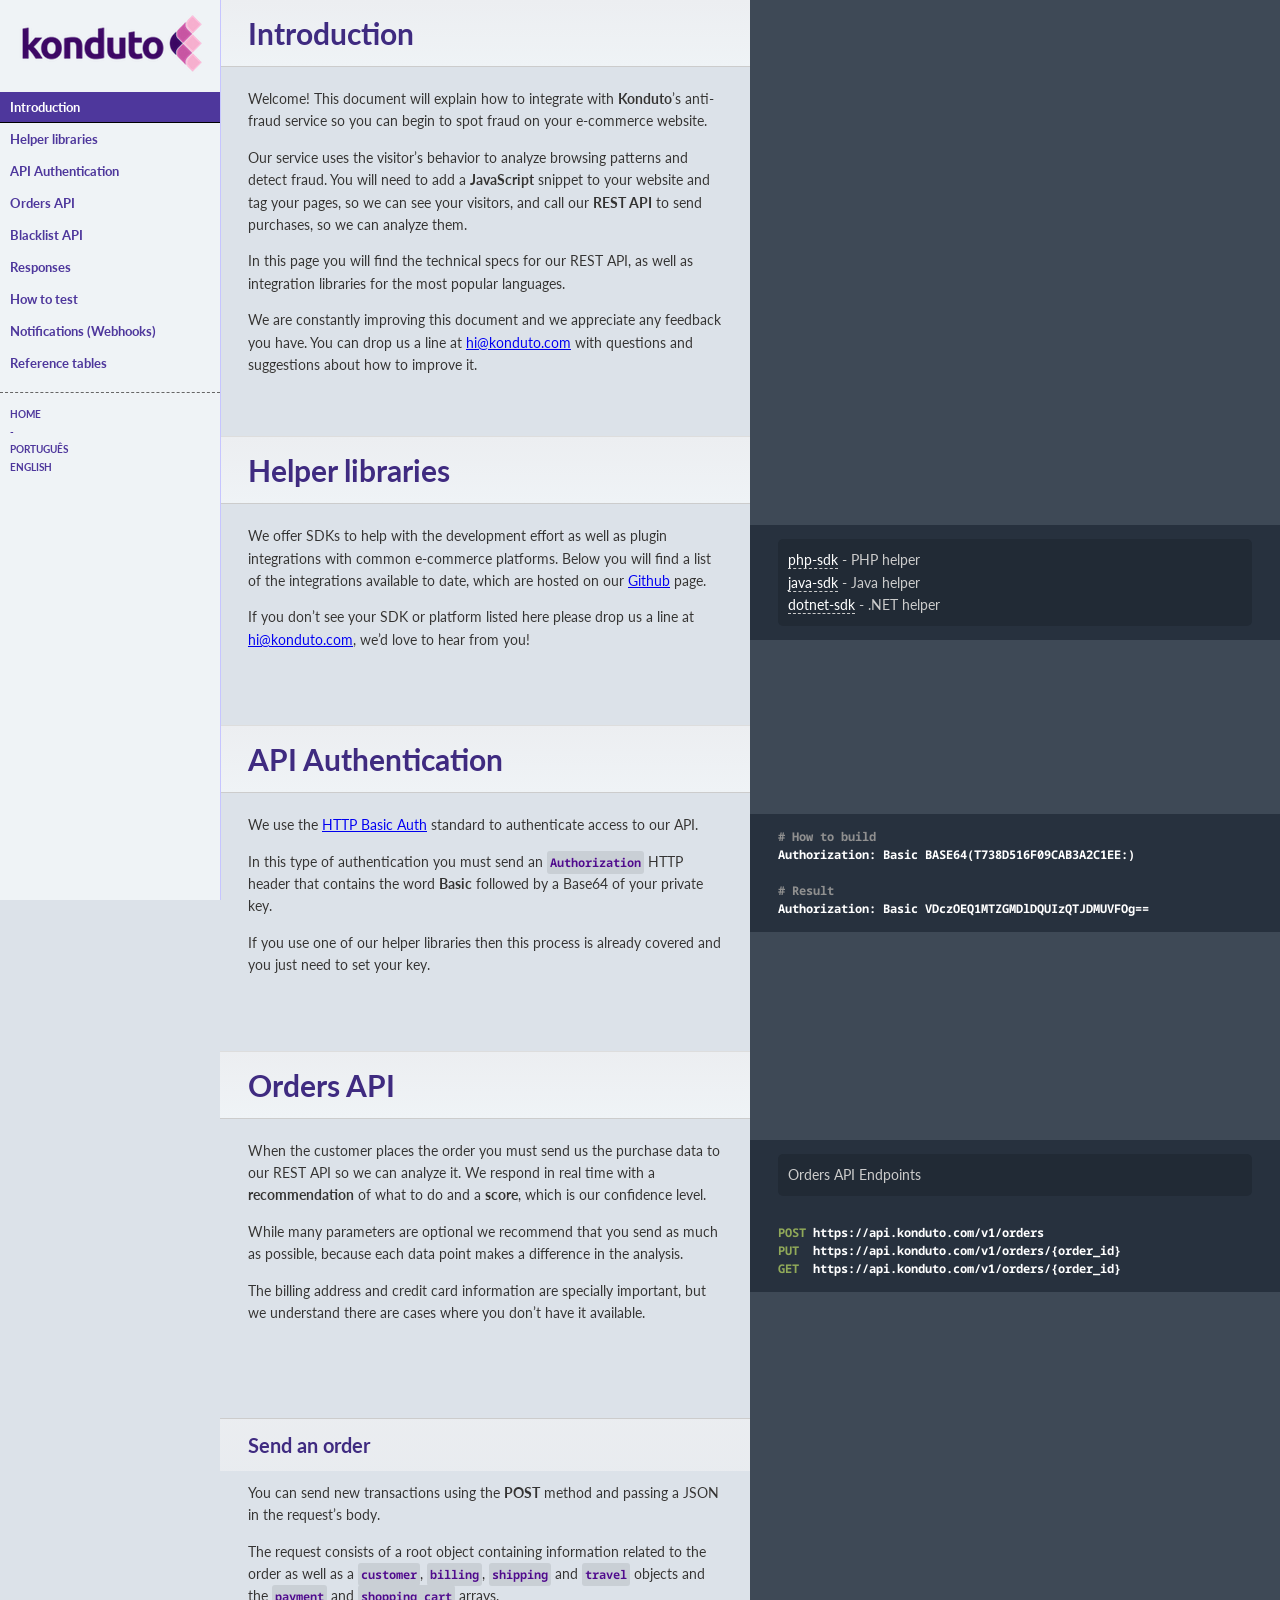
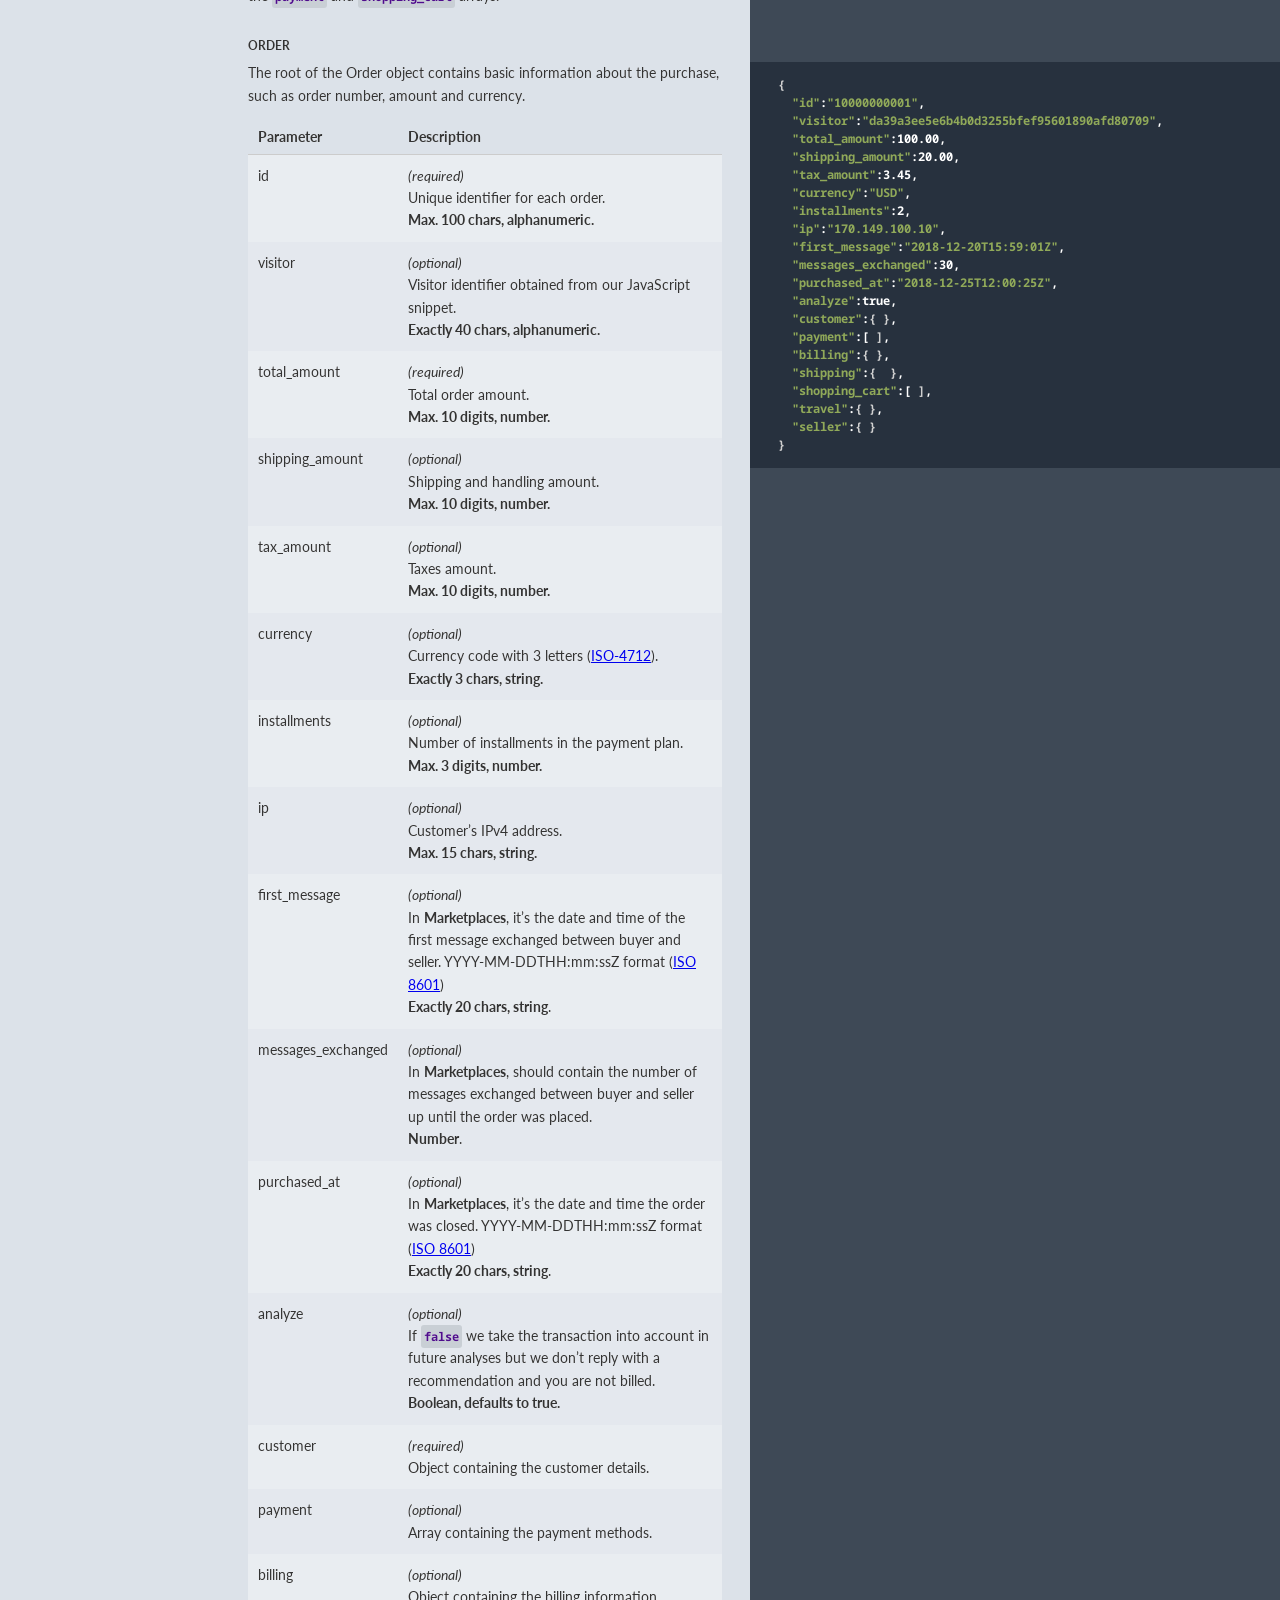
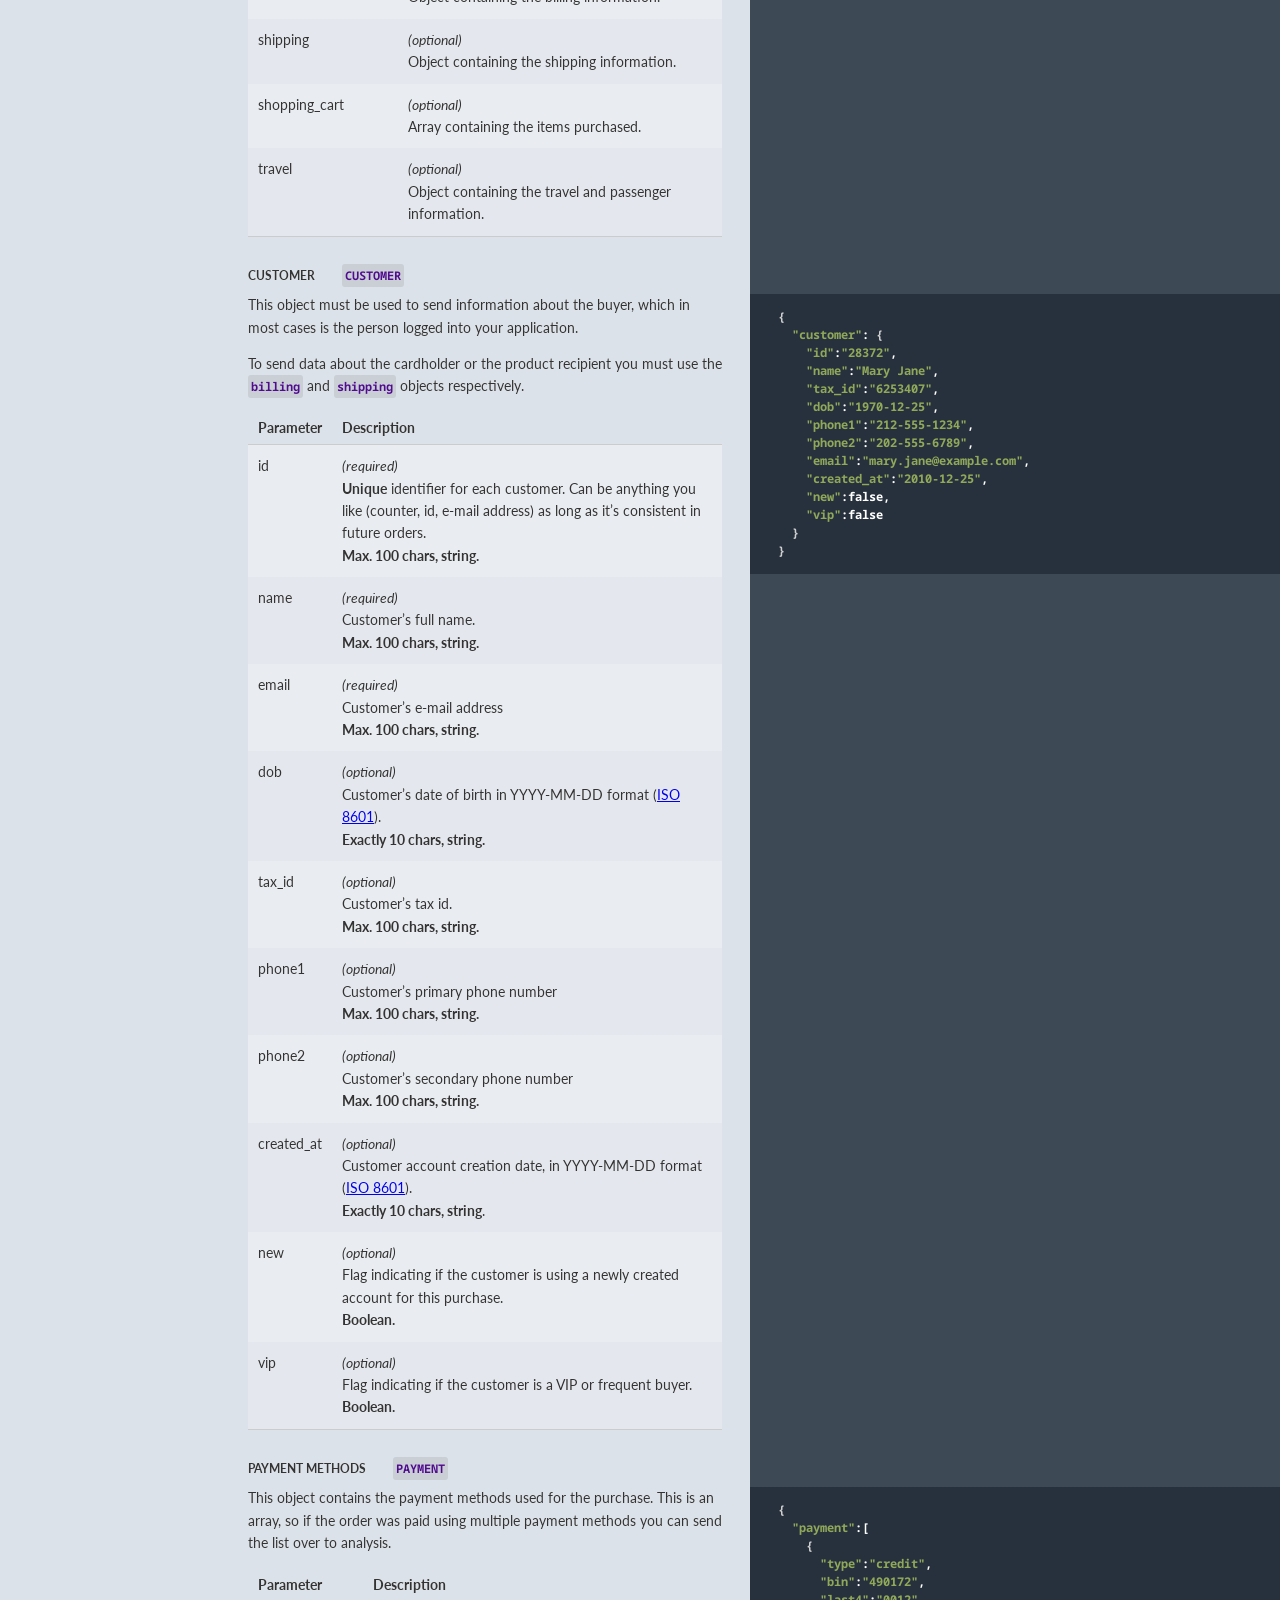
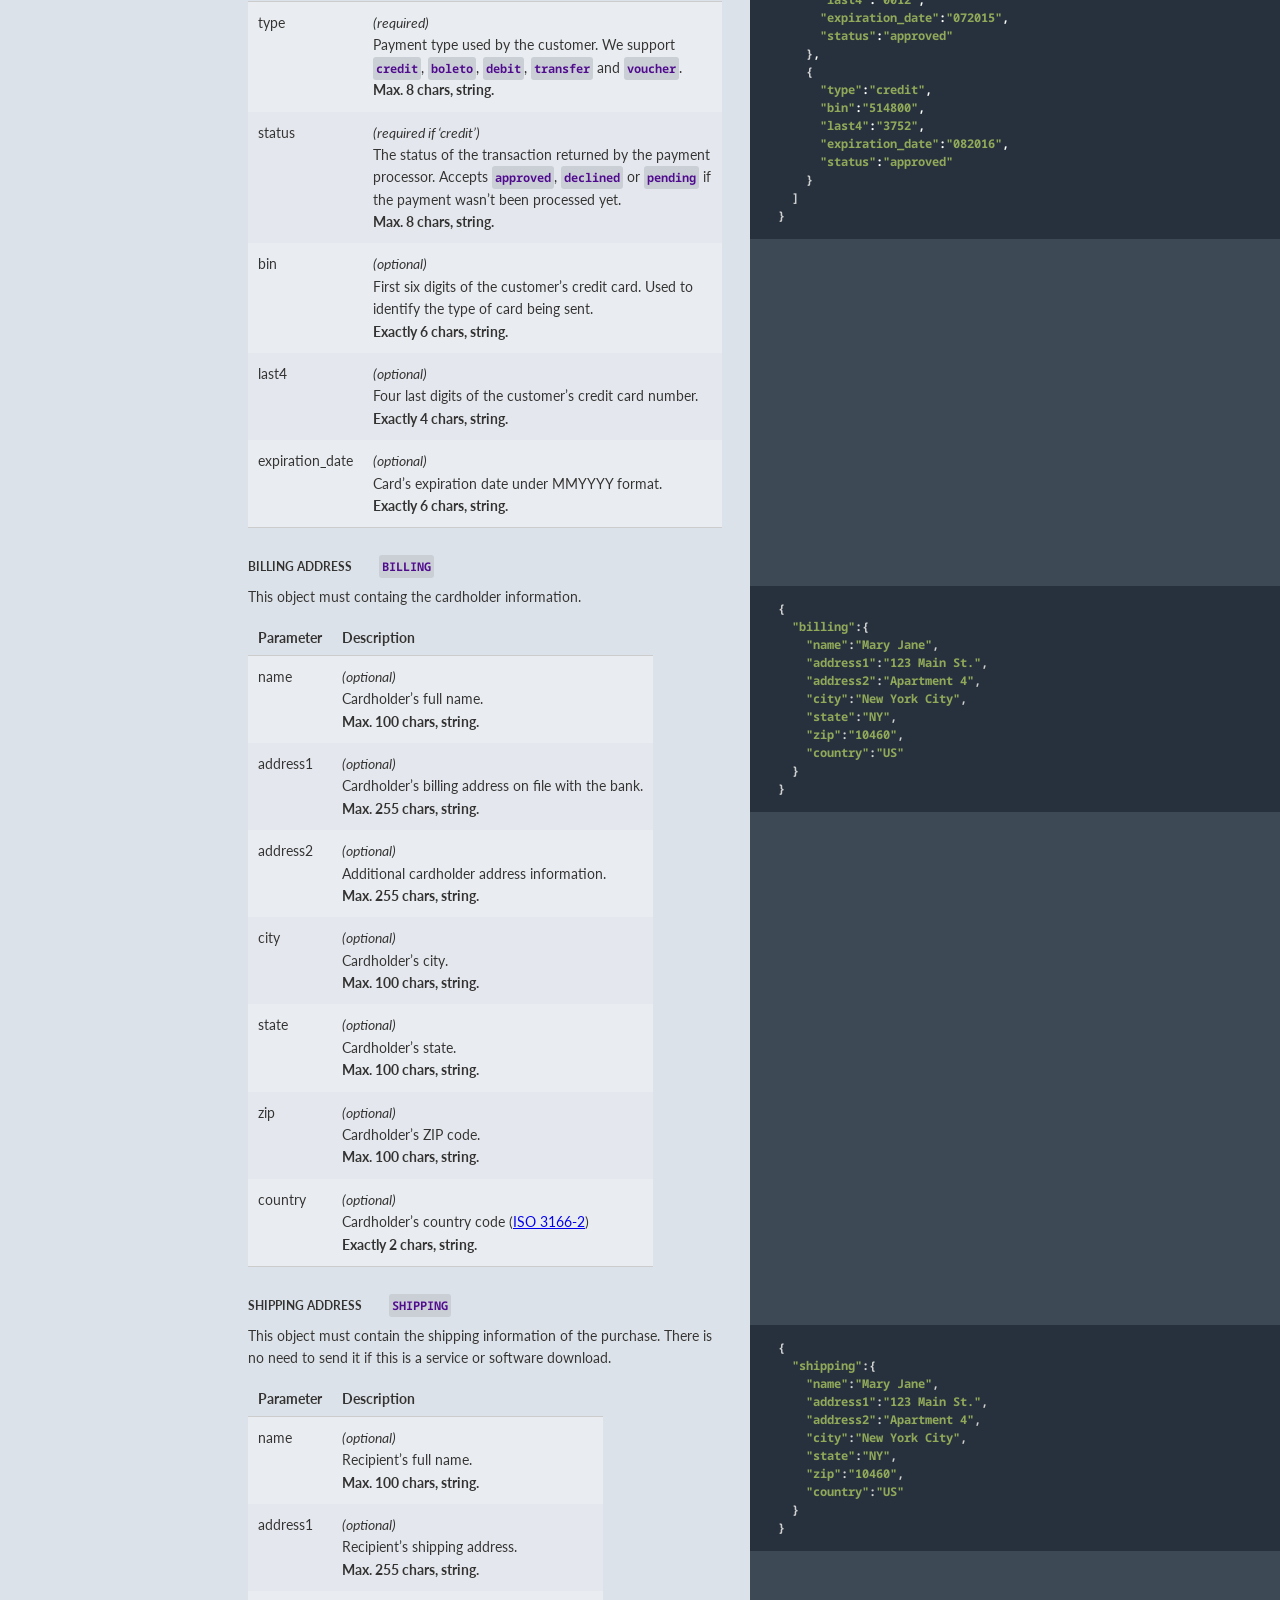
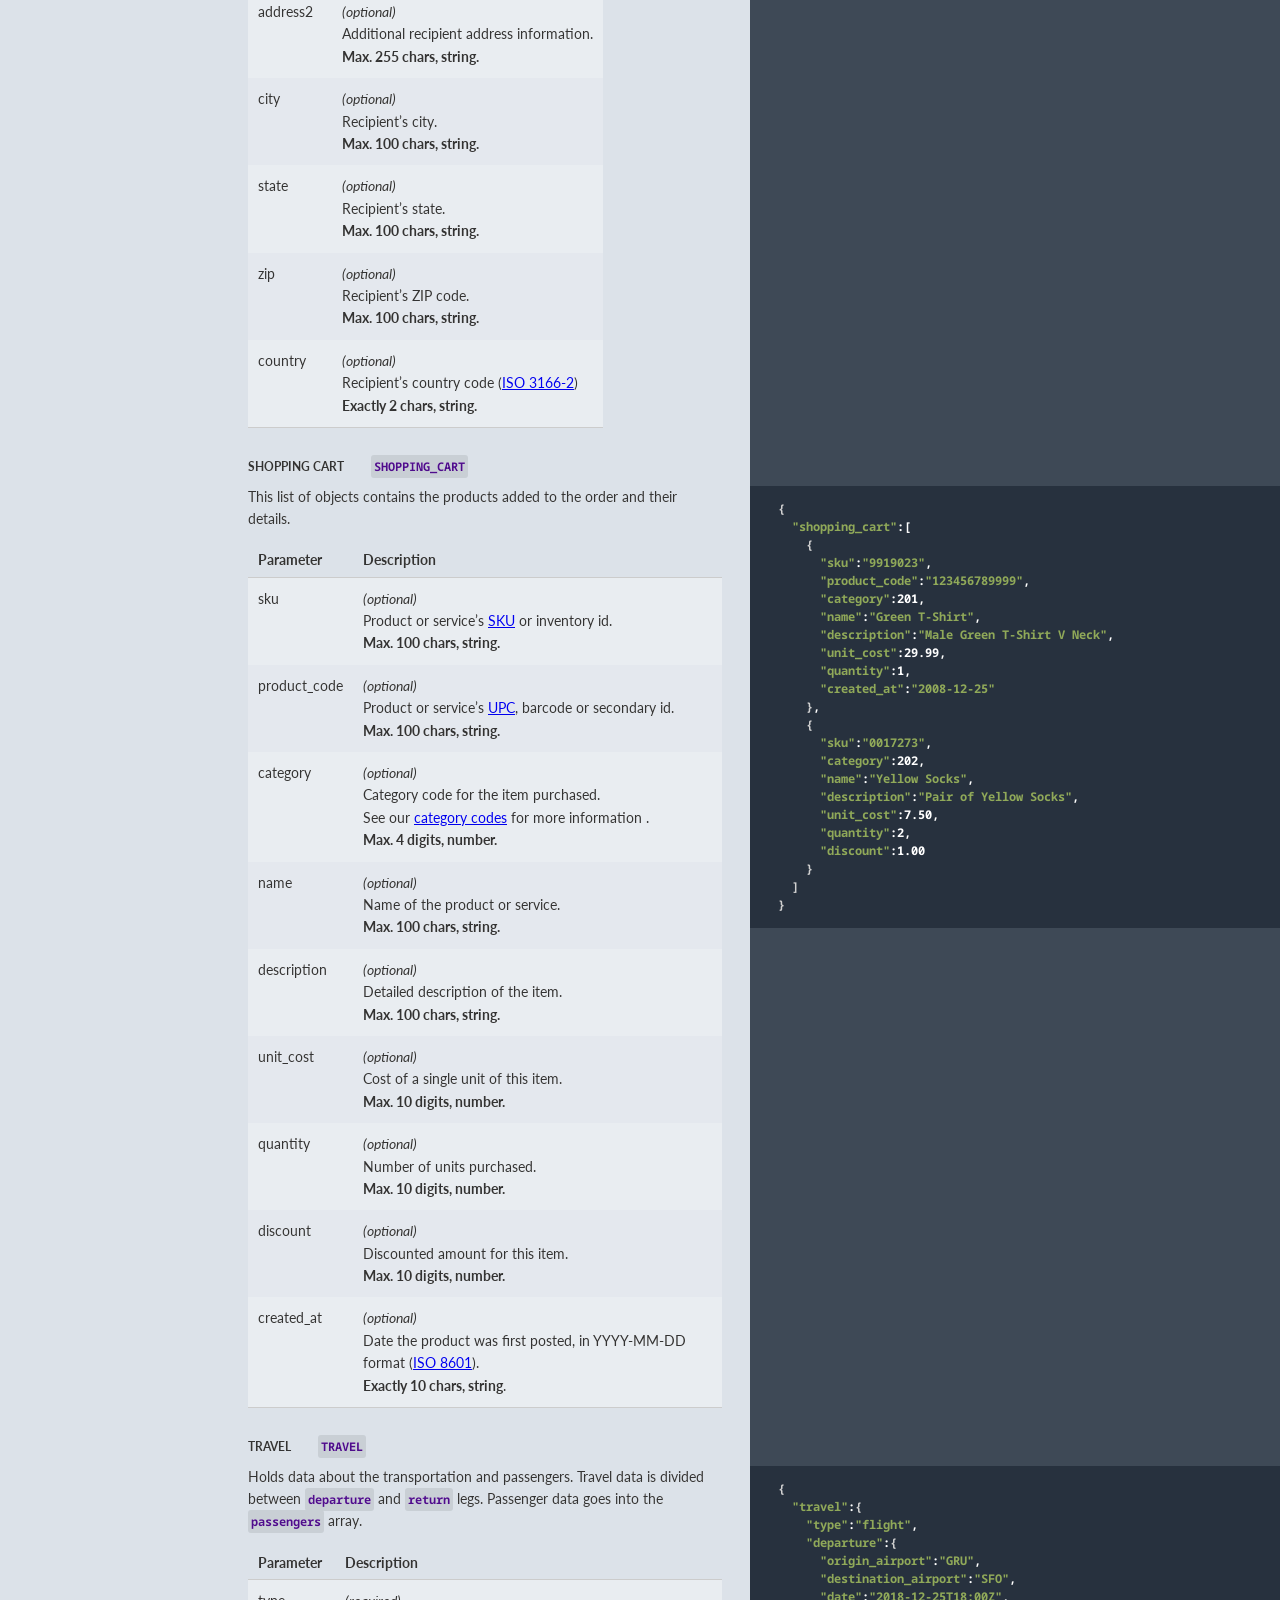
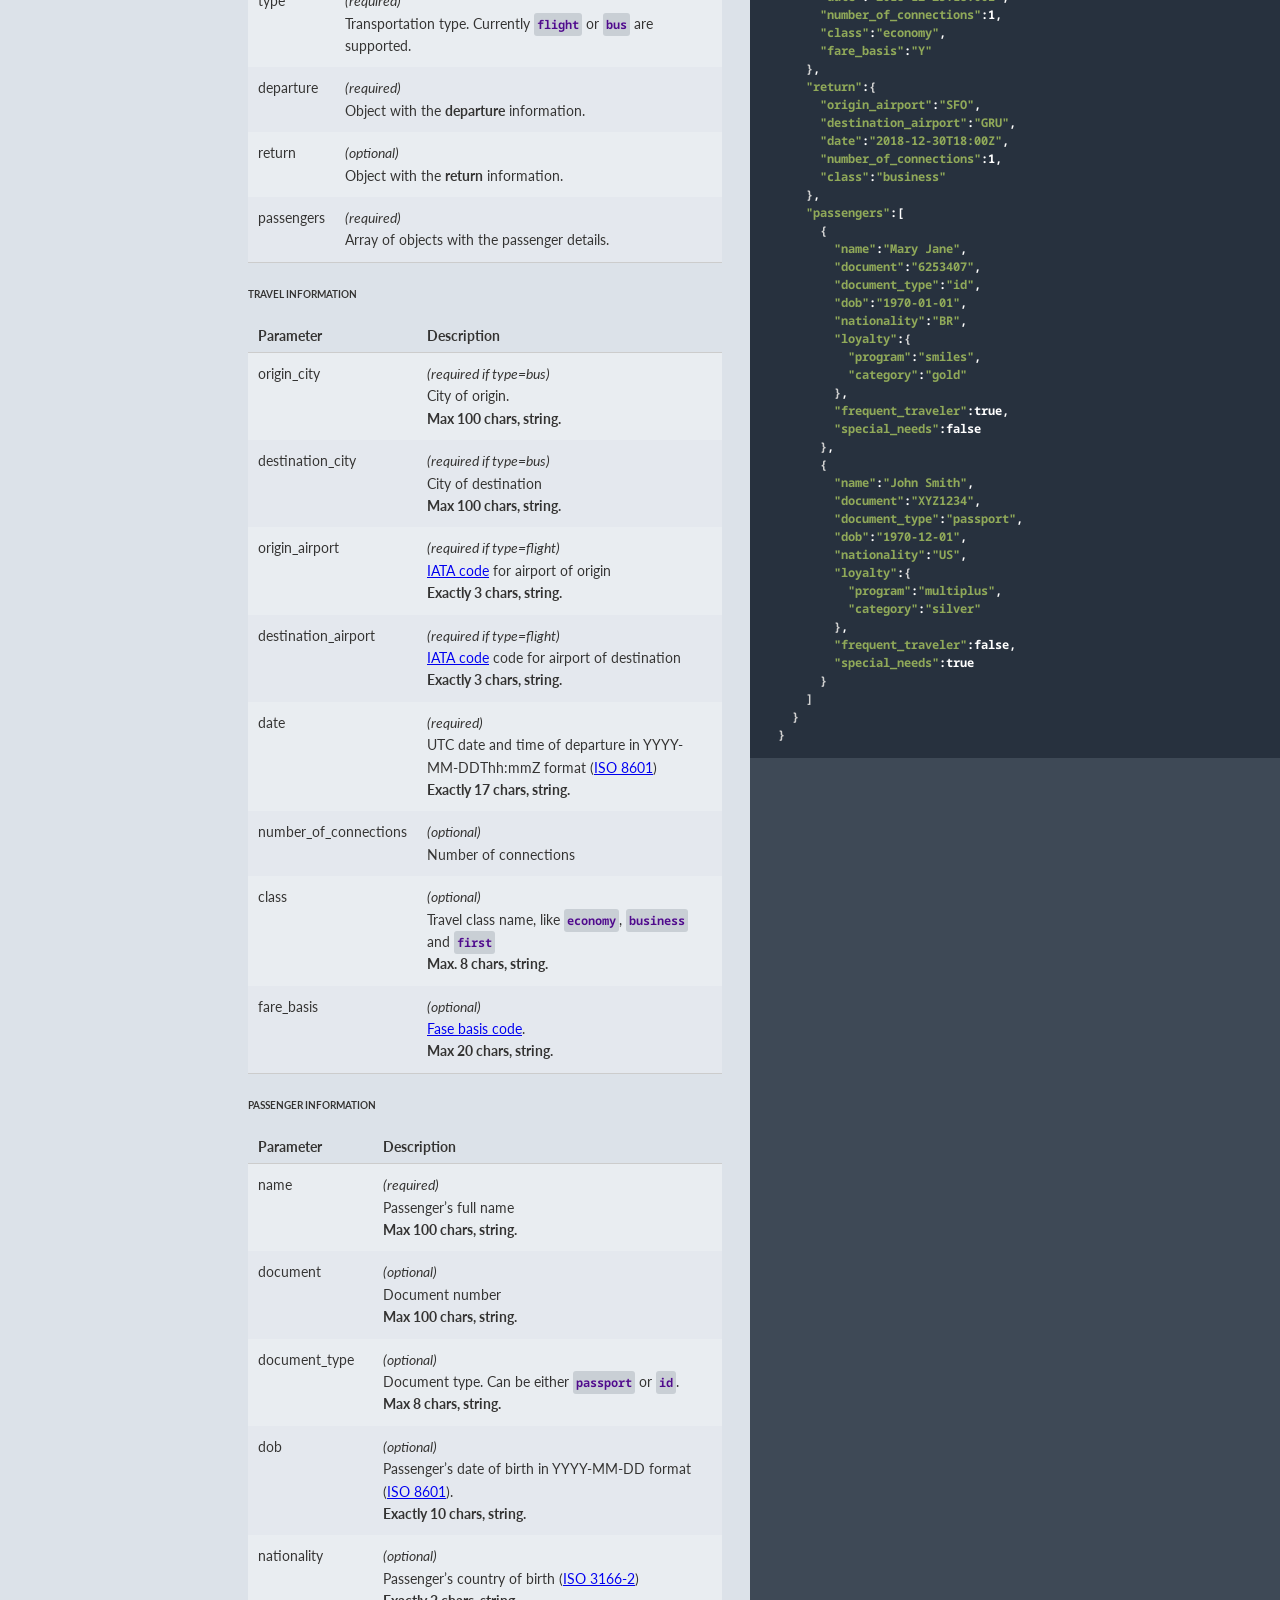
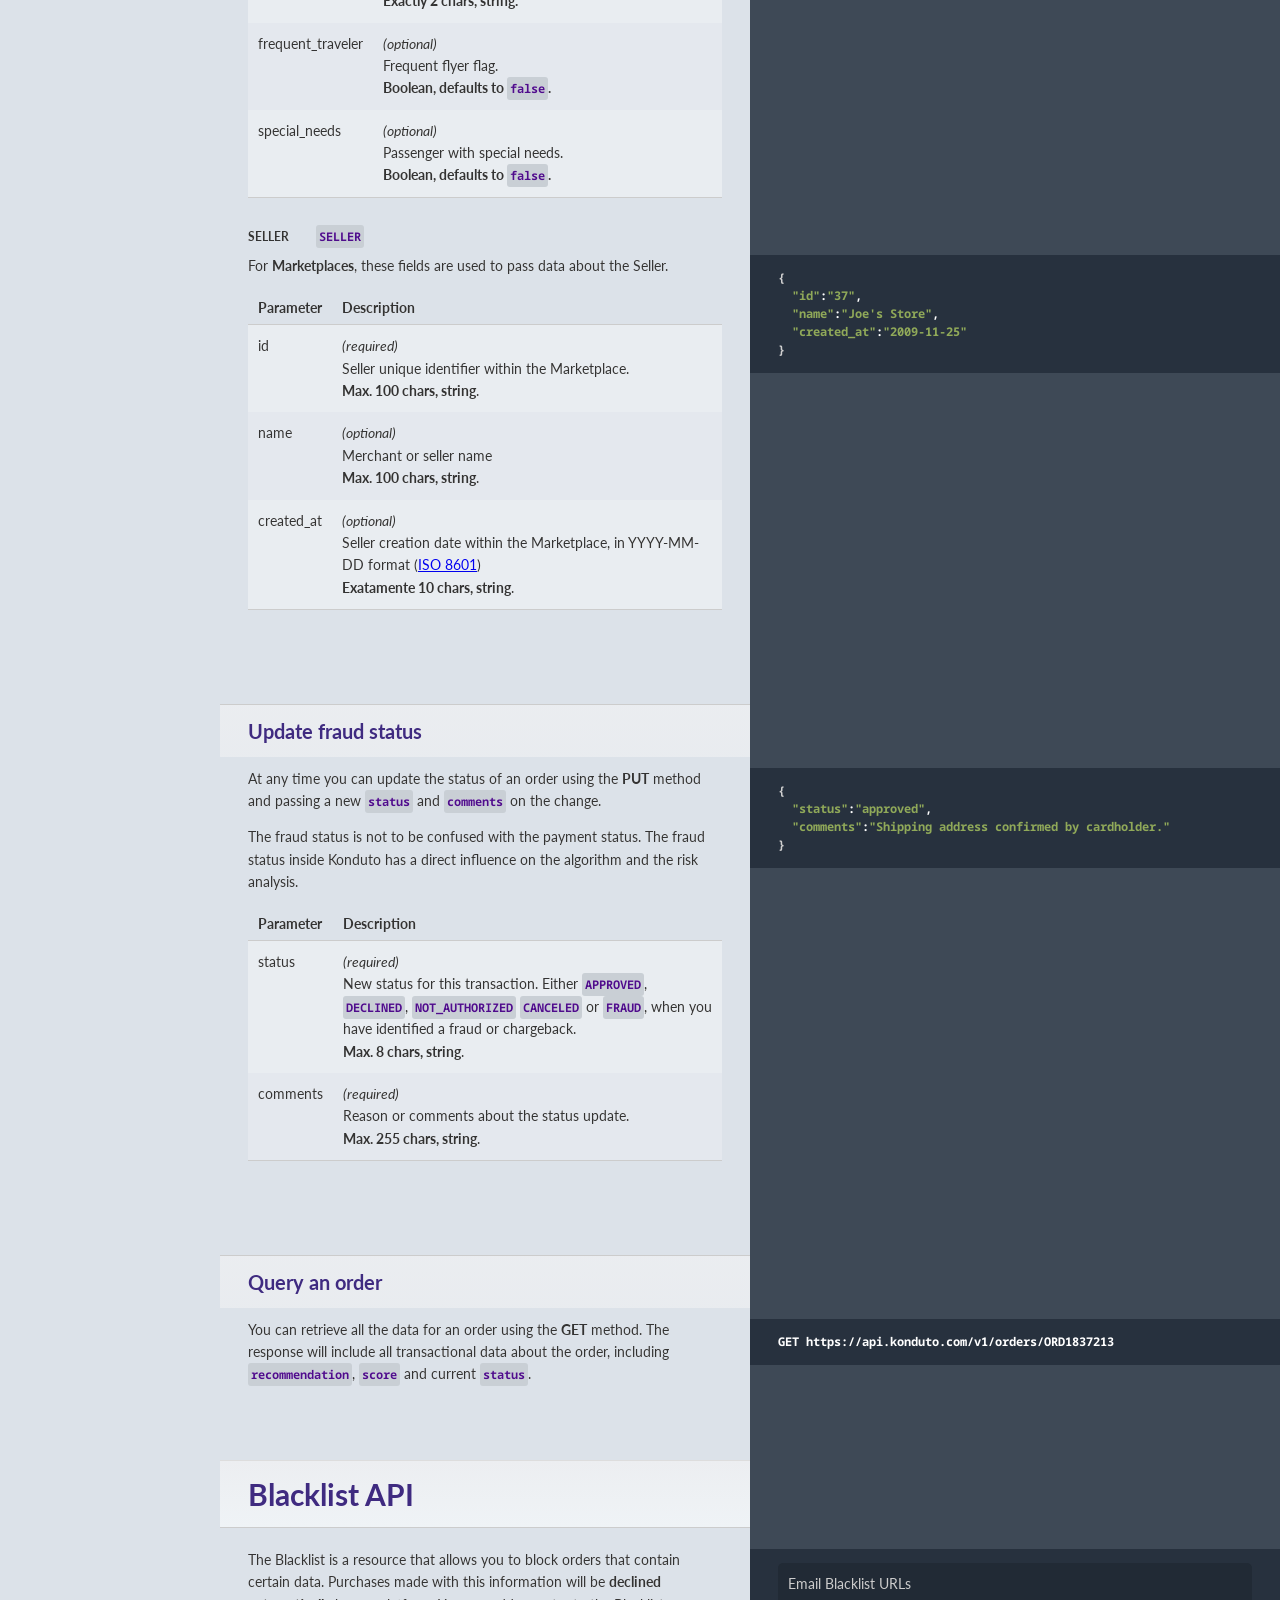
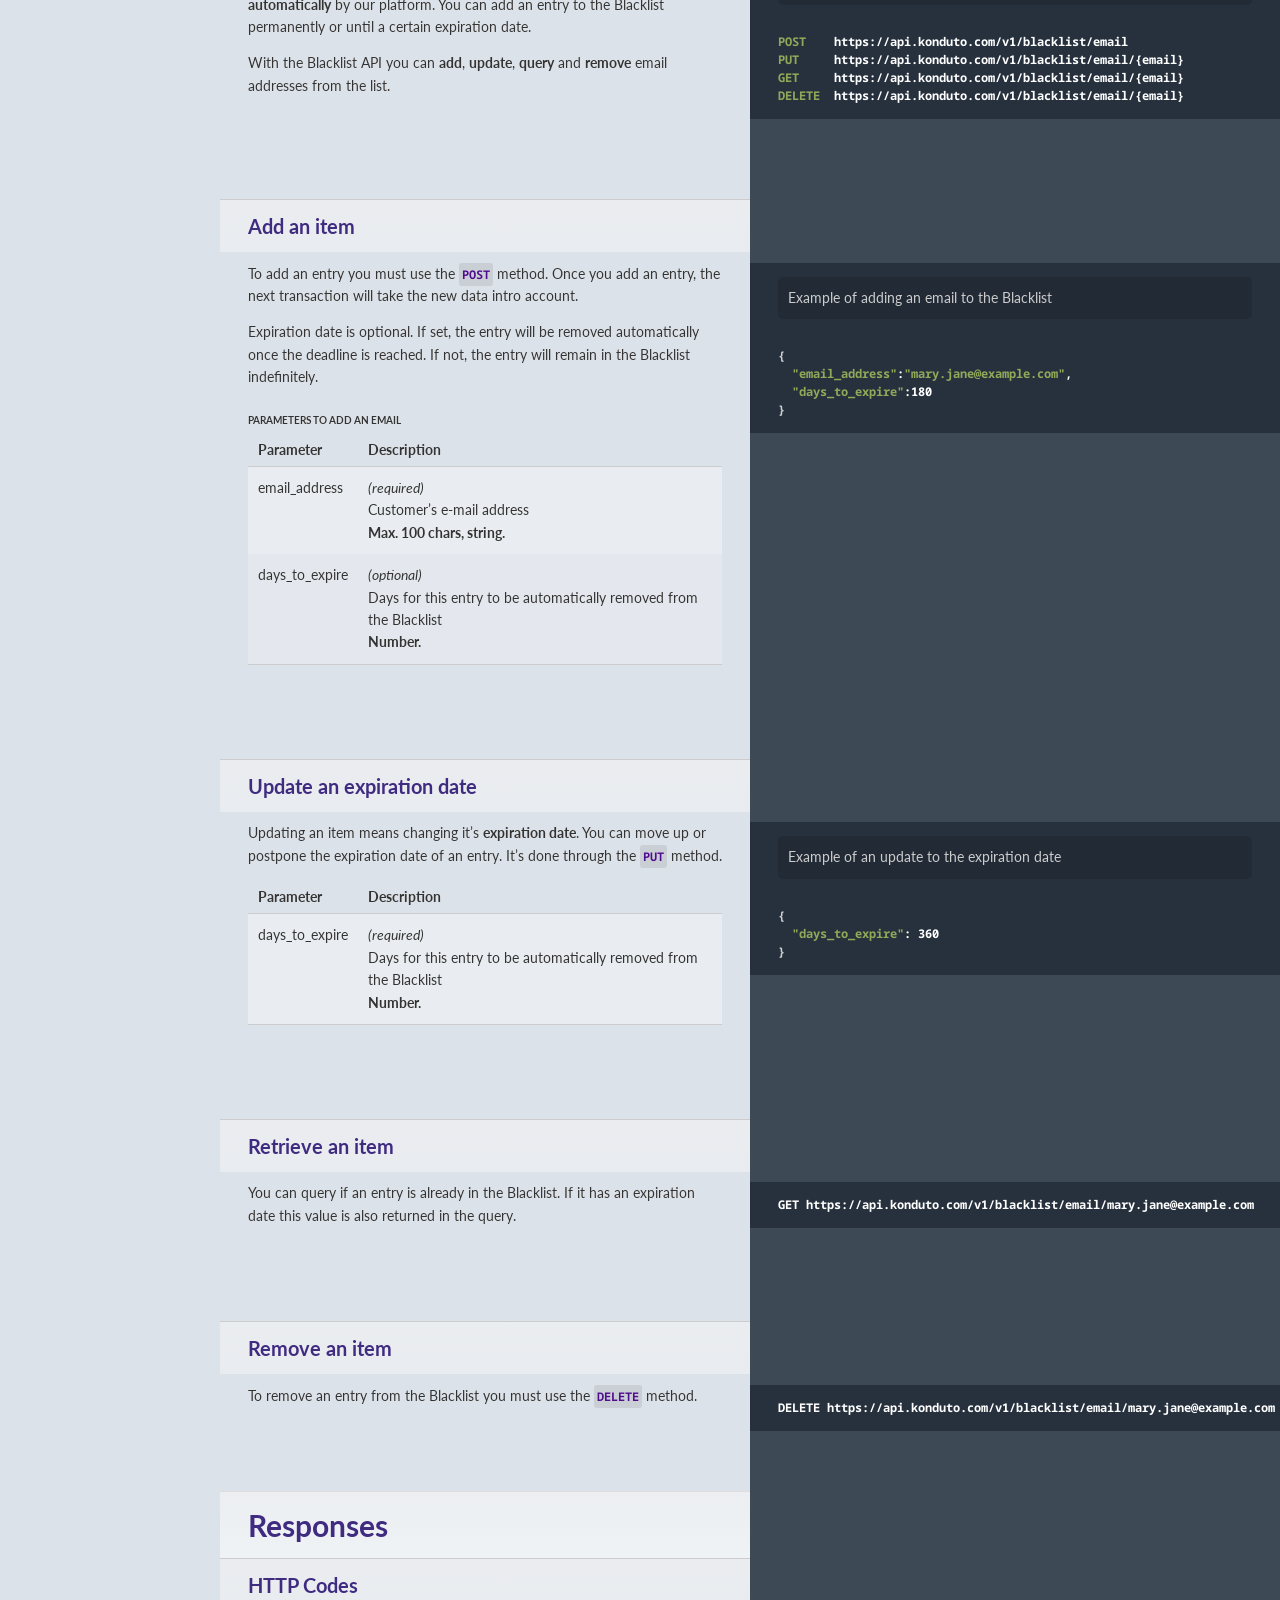
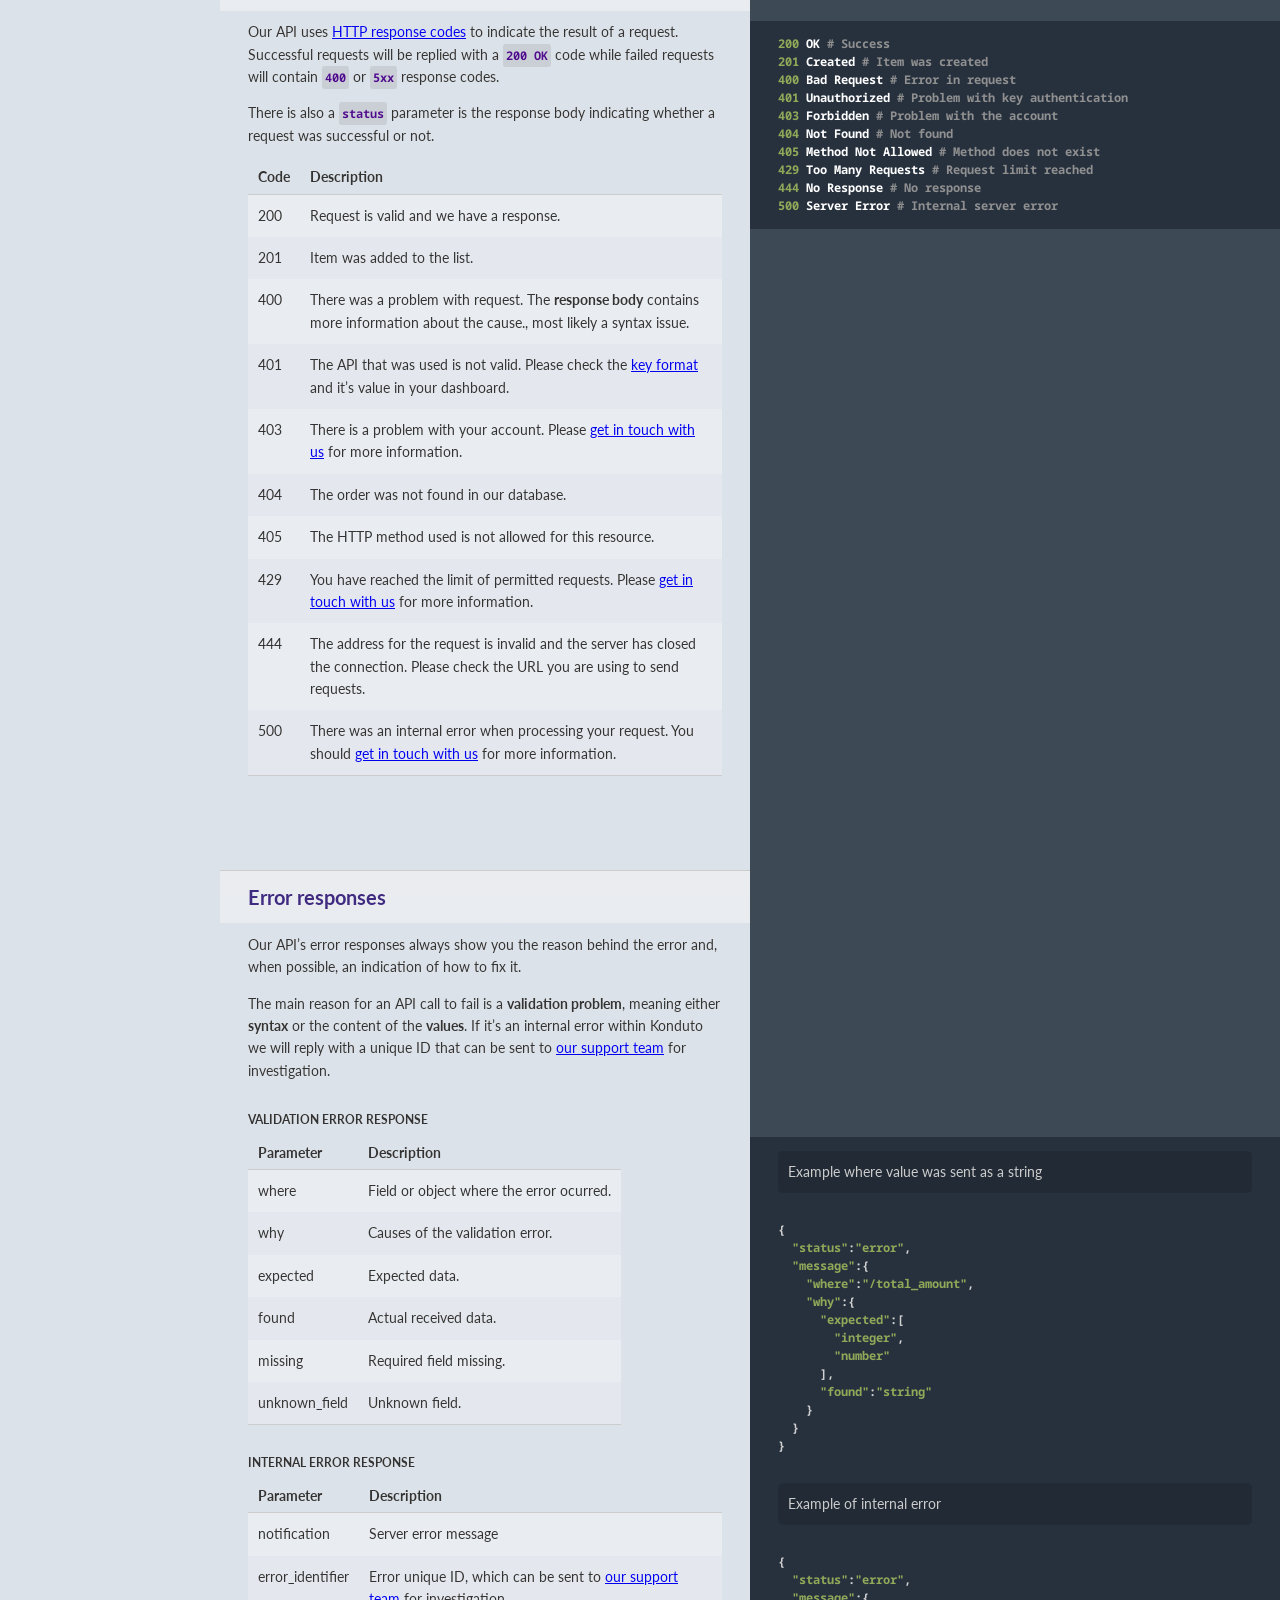
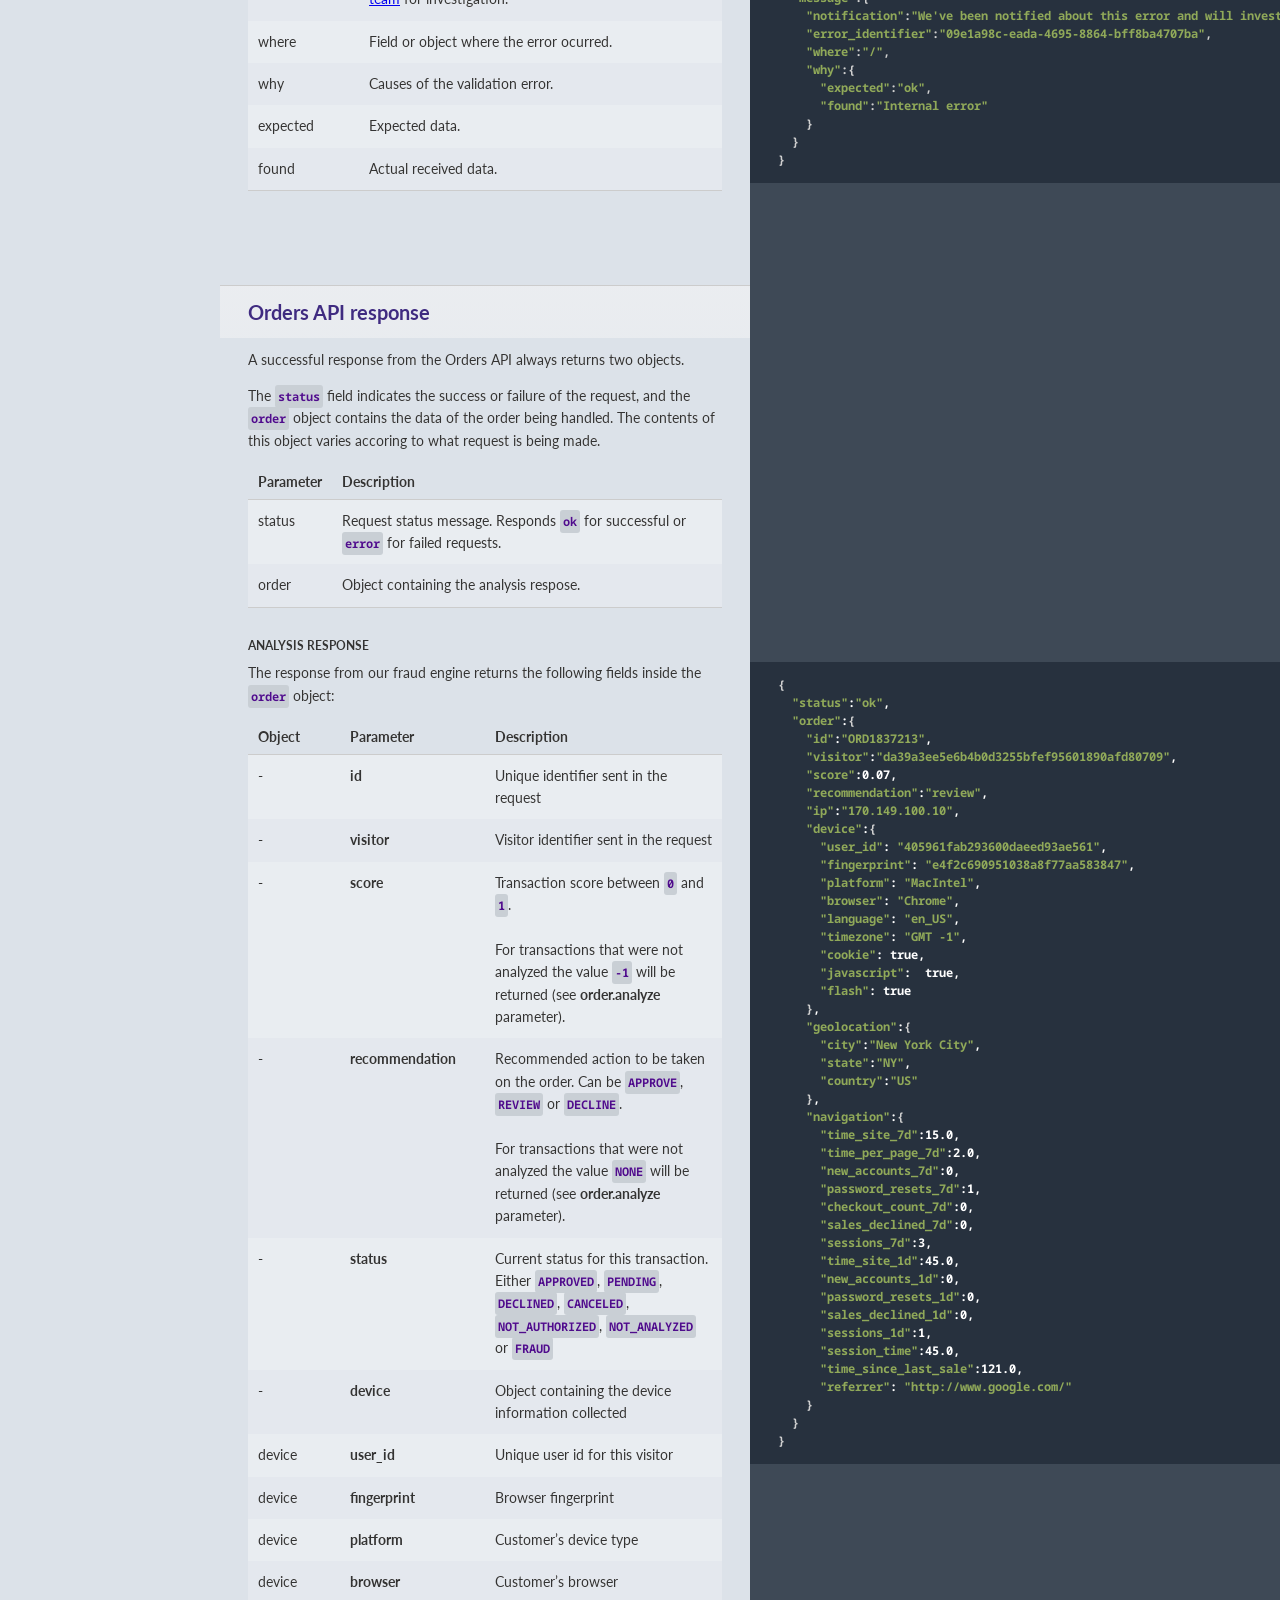
==== commit 0edc5759: "Undo ShopCartItems' change" ====
--- a/en/index.html
+++ b/en/index.html
@@ -19,13 +19,13 @@
     <a href="#" id="nav-button">
       <span>
         NAV
-        <img src="../images/navbar.png" alt="Navbar" />
+        <img src="../images/navbar.png" />
       </span>
     </a>
     <div class="tocify-wrapper">
       <p align="center">
         <a href="https://www.konduto.com">
-          <img src="../images/logo.png" alt="Logo" />
+          <img src="../images/logo.png" />
         </a>
       </p>
       <div id="toc">
@@ -63,8 +63,7 @@
 <blockquote>
 <p><a href="https://github.com/konduto/php-sdk">php-sdk</a> - PHP helper<br>
 <a href="https://github.com/konduto/java-sdk">java-sdk</a> - Java helper<br>
-<a href="https://github.com/konduto/dotnet-sdk">dotnet-sdk</a> - .NET helper<br>
-<a href="https://github.com/konduto/konduto-ruby">ruby-sdk</a> - Ruby helper</p>
+<a href="https://github.com/konduto/dotnet-sdk">dotnet-sdk</a> - .NET helper  </p>
 </blockquote>
 
 <p>We offer SDKs to help with the development effort as well as plugin
@@ -488,10 +487,7 @@
 </code></pre>
 
 <p>This list of objects contains the products added to the order and
-their details.
-<br /><br />
-<b>PLEASE NOTE:<b/> you must send at least one of the parameters marked
-with a *.</p>
+their details.</p>
 
 <table><thead>
 <tr>
@@ -500,11 +496,11 @@
 </tr>
 </thead><tbody>
 <tr>
-<td>sku *</td>
+<td>sku</td>
 <td><em>(optional)</em> <br /> Product or service&rsquo;s <a href="https://en.wikipedia.org/wiki/Stock-keeping_unit">SKU</a> or inventory id. <br /><strong>Max. 100 chars, string.</strong></td>
 </tr>
 <tr>
-<td>product_code *</td>
+<td>product_code</td>
 <td><em>(optional)</em> <br /> Product or service&rsquo;s <a href="https://en.wikipedia.org/wiki/Universal_Product_Code">UPC</a>, barcode or secondary id.<br /><strong>Max. 100 chars, string.</strong></td>
 </tr>
 <tr>
@@ -512,15 +508,15 @@
 <td><em>(optional)</em> <br /> Category code for the item purchased.<br /> See our <a href='#'>category codes</a> for more information .<br /><strong>Max. 4 digits, number.</strong></td>
 </tr>
 <tr>
-<td>name *</td>
+<td>name</td>
 <td><em>(optional)</em> <br /> Name of the product or service.<br /><strong>Max. 100 chars, string.</strong></td>
 </tr>
 <tr>
-<td>description *</td>
+<td>description</td>
 <td><em>(optional)</em> <br /> Detailed description of the item. <br /><strong>Max. 100 chars, string.</strong></td>
 </tr>
 <tr>
-<td>unit_cost *</td>
+<td>unit_cost</td>
 <td><em>(optional)</em> <br /> Cost of a single unit of this item. <br /><strong>Max. 10 digits, number.</strong></td>
 </tr>
 <tr>
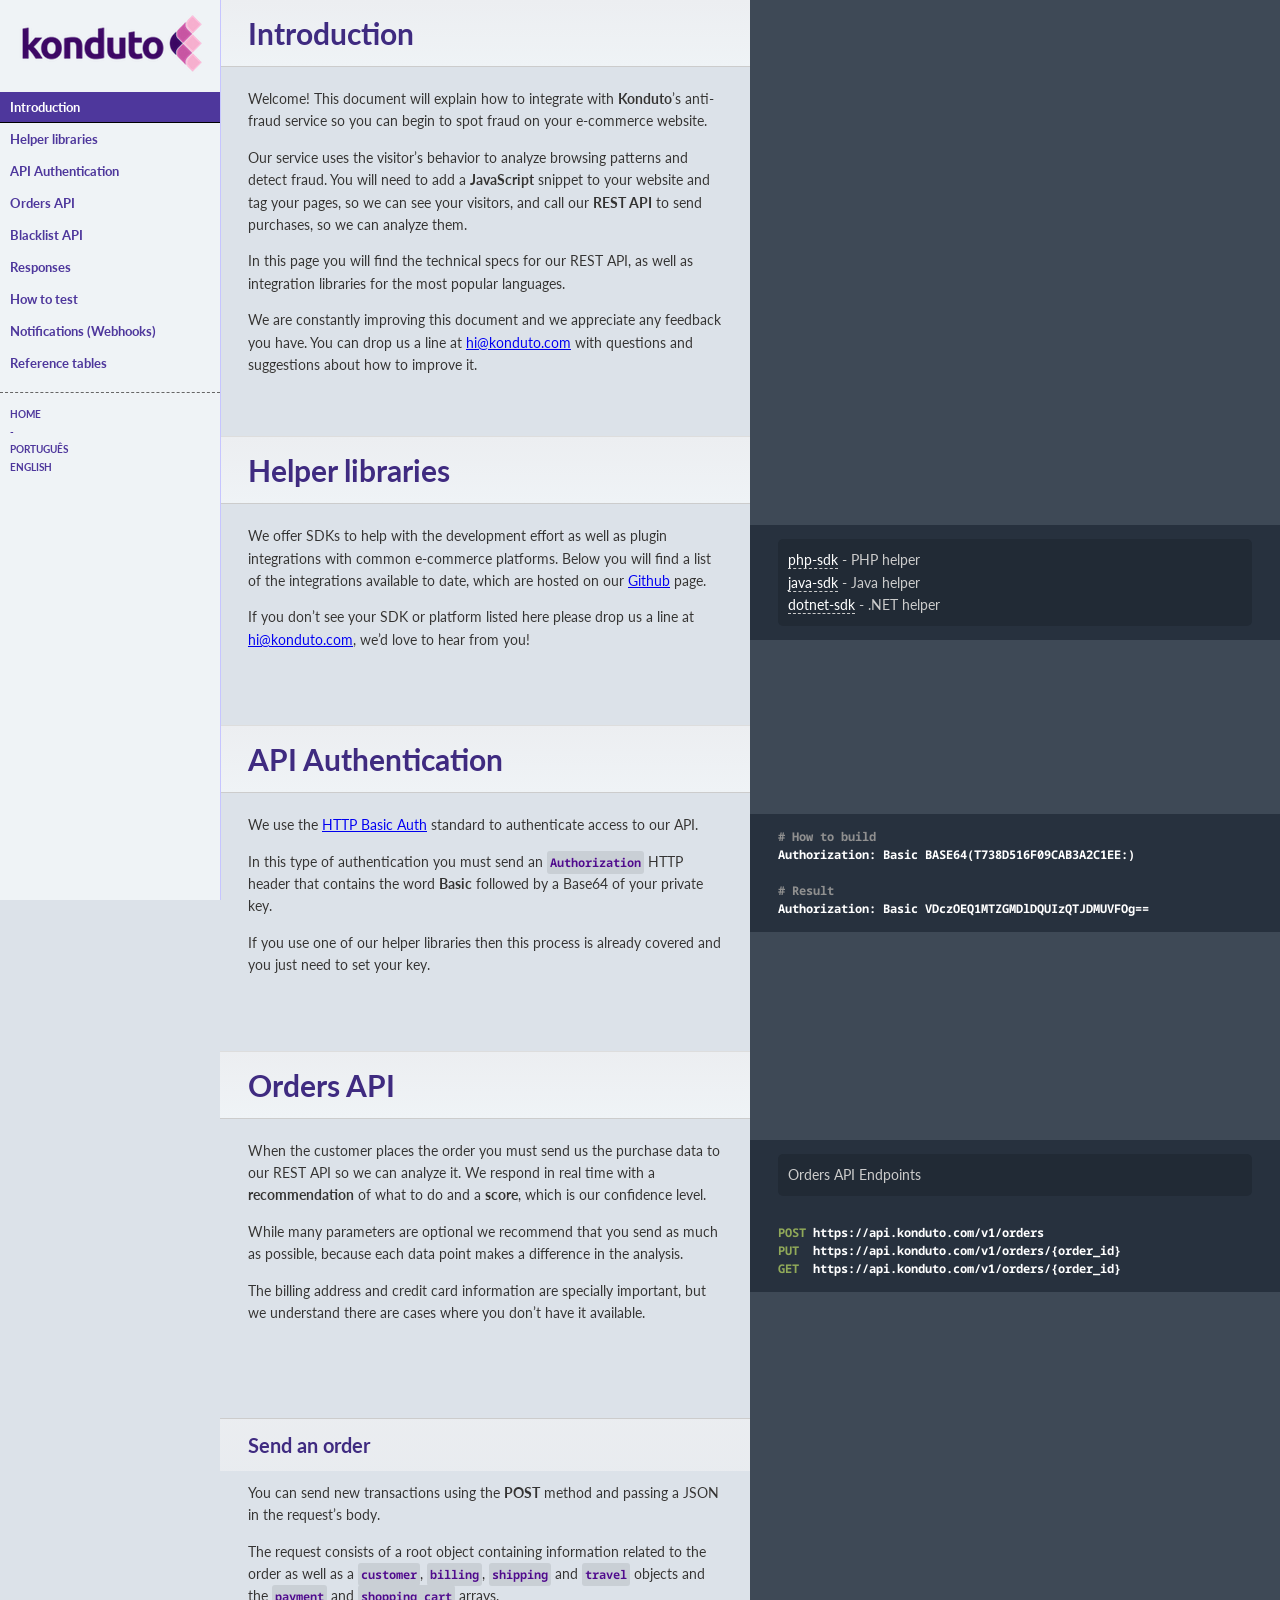
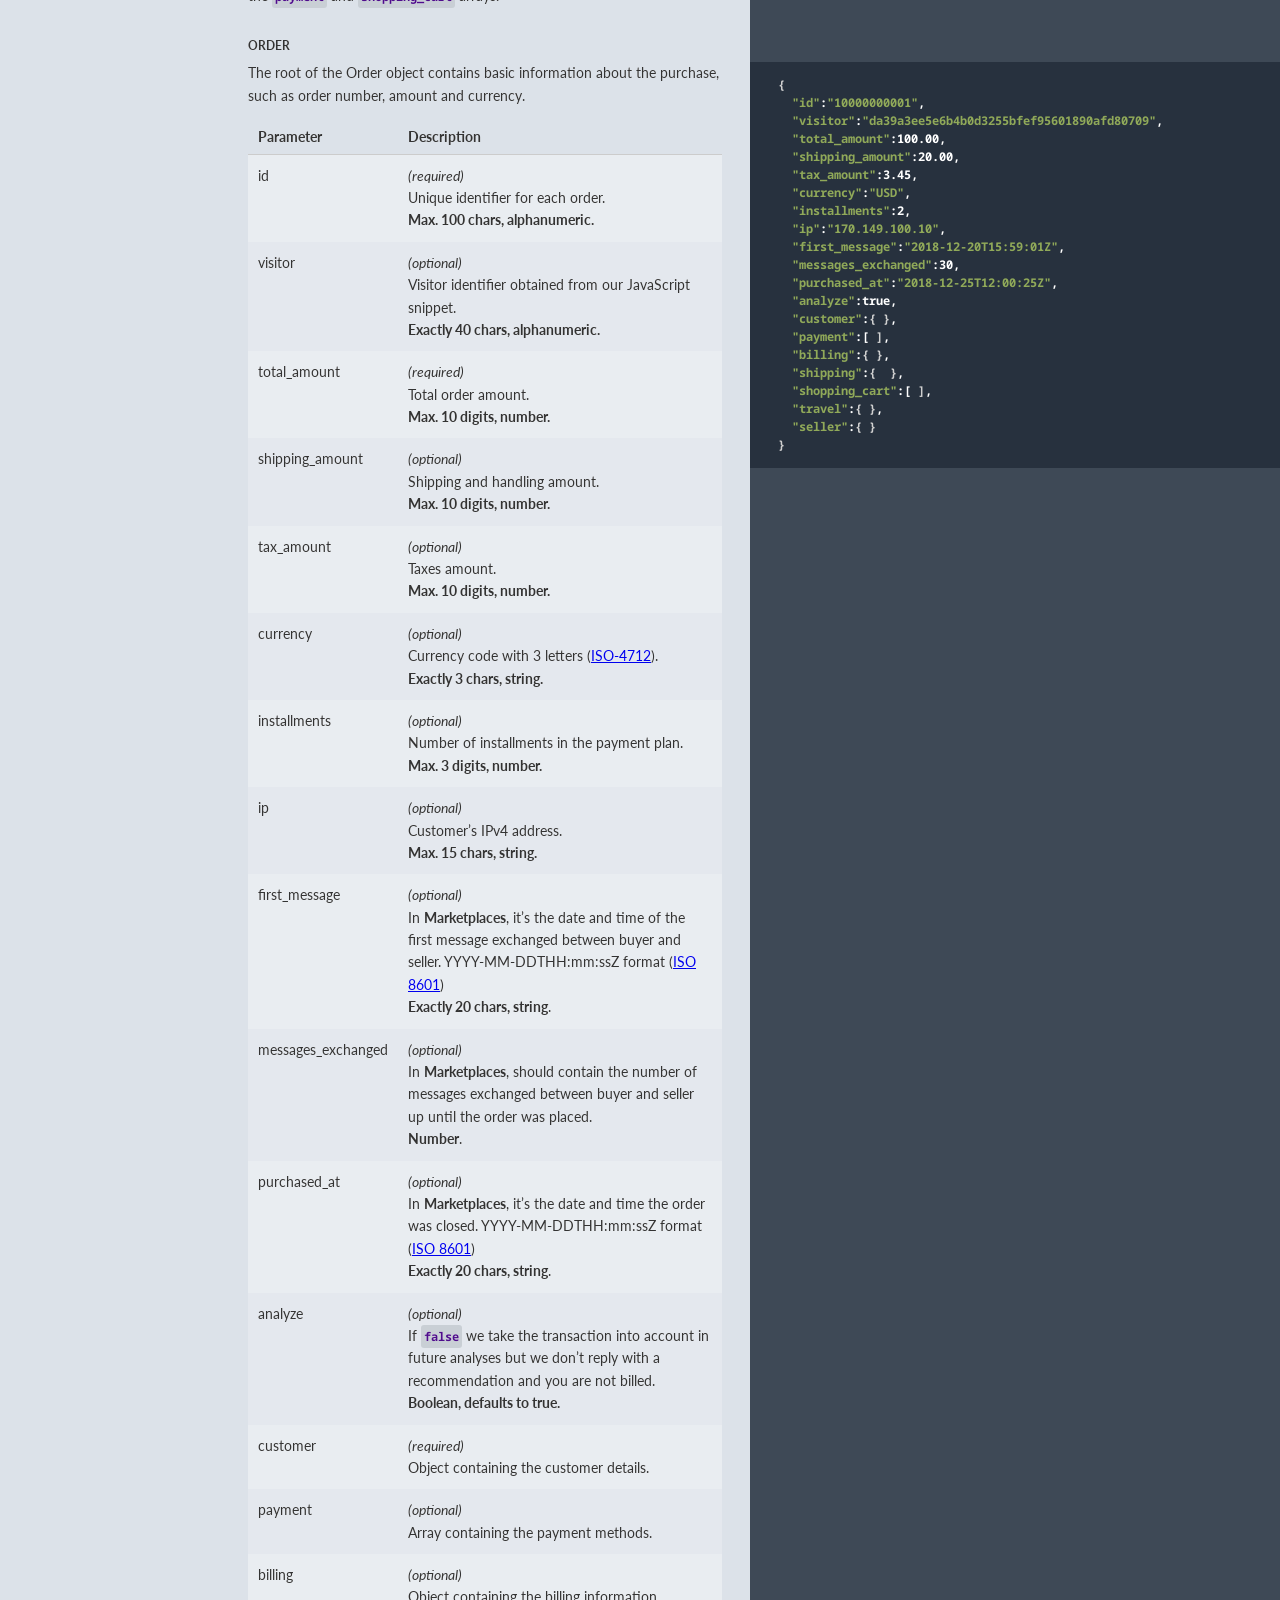
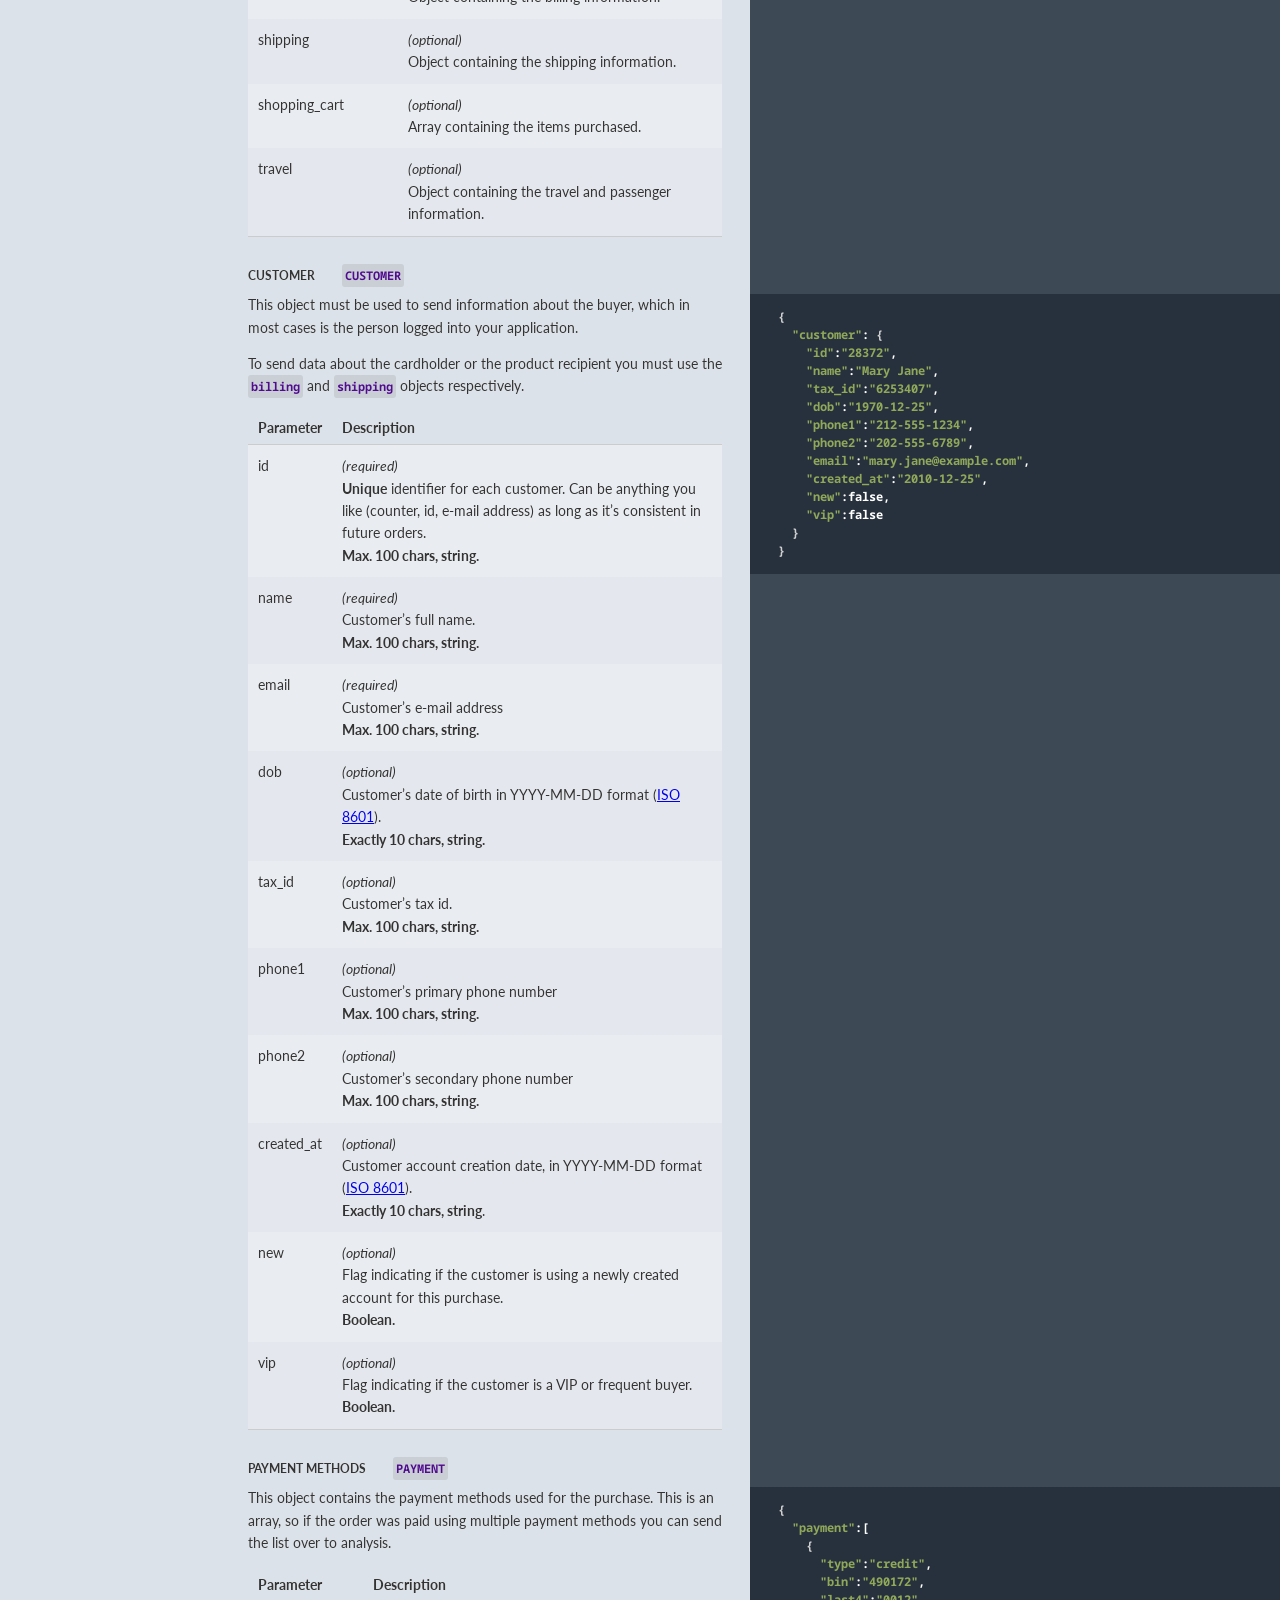
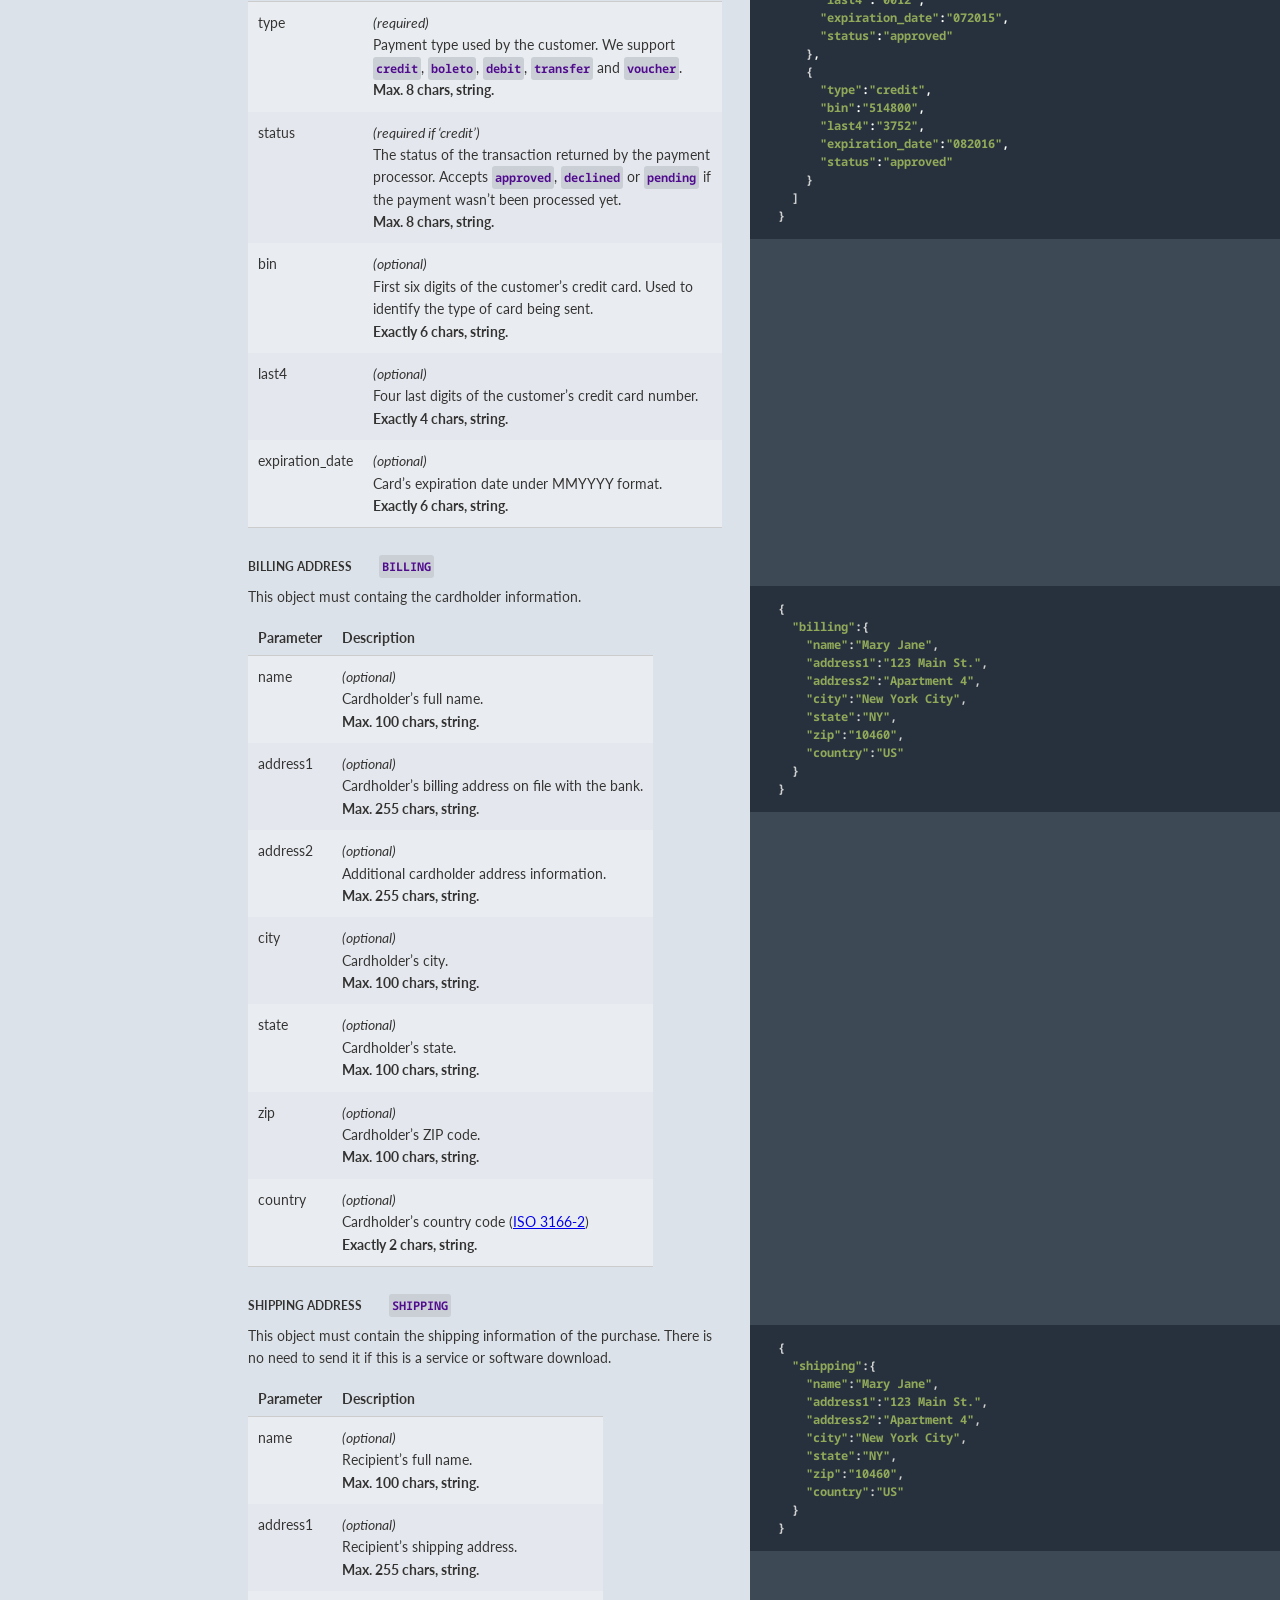
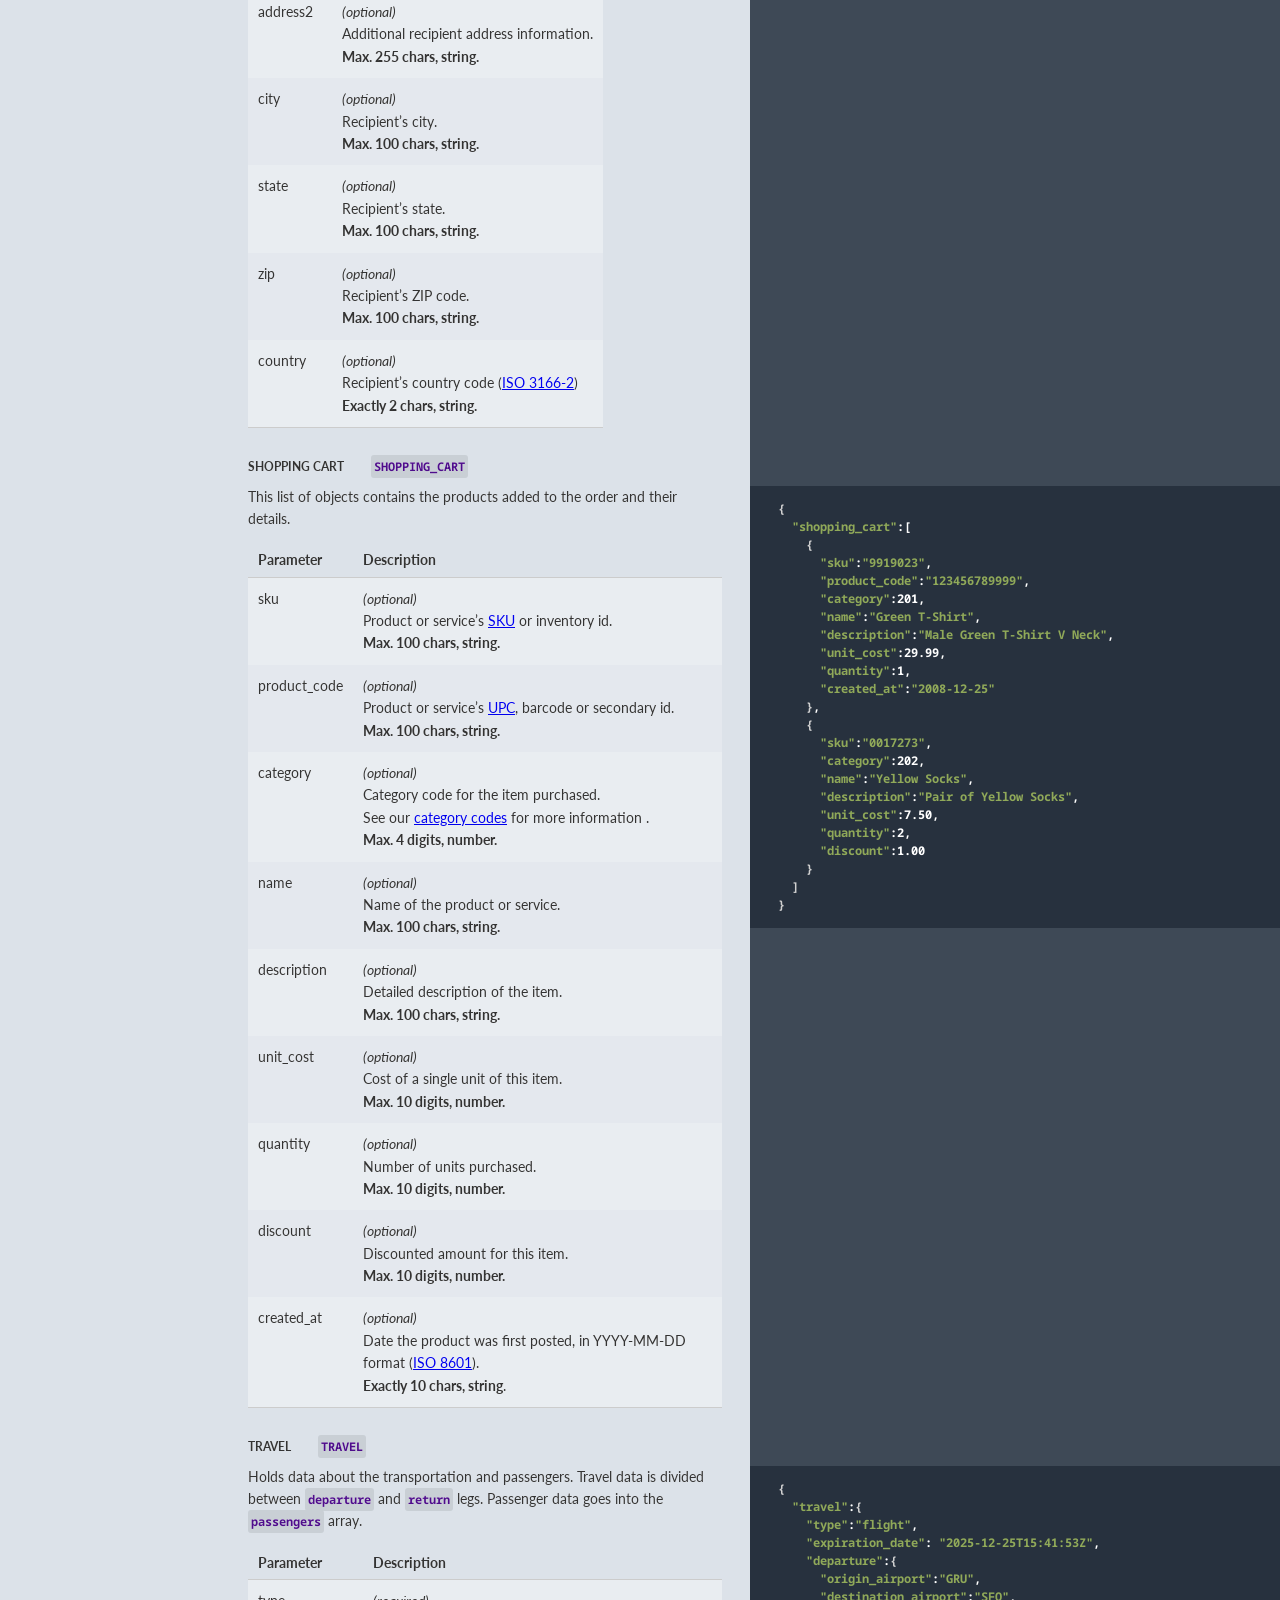
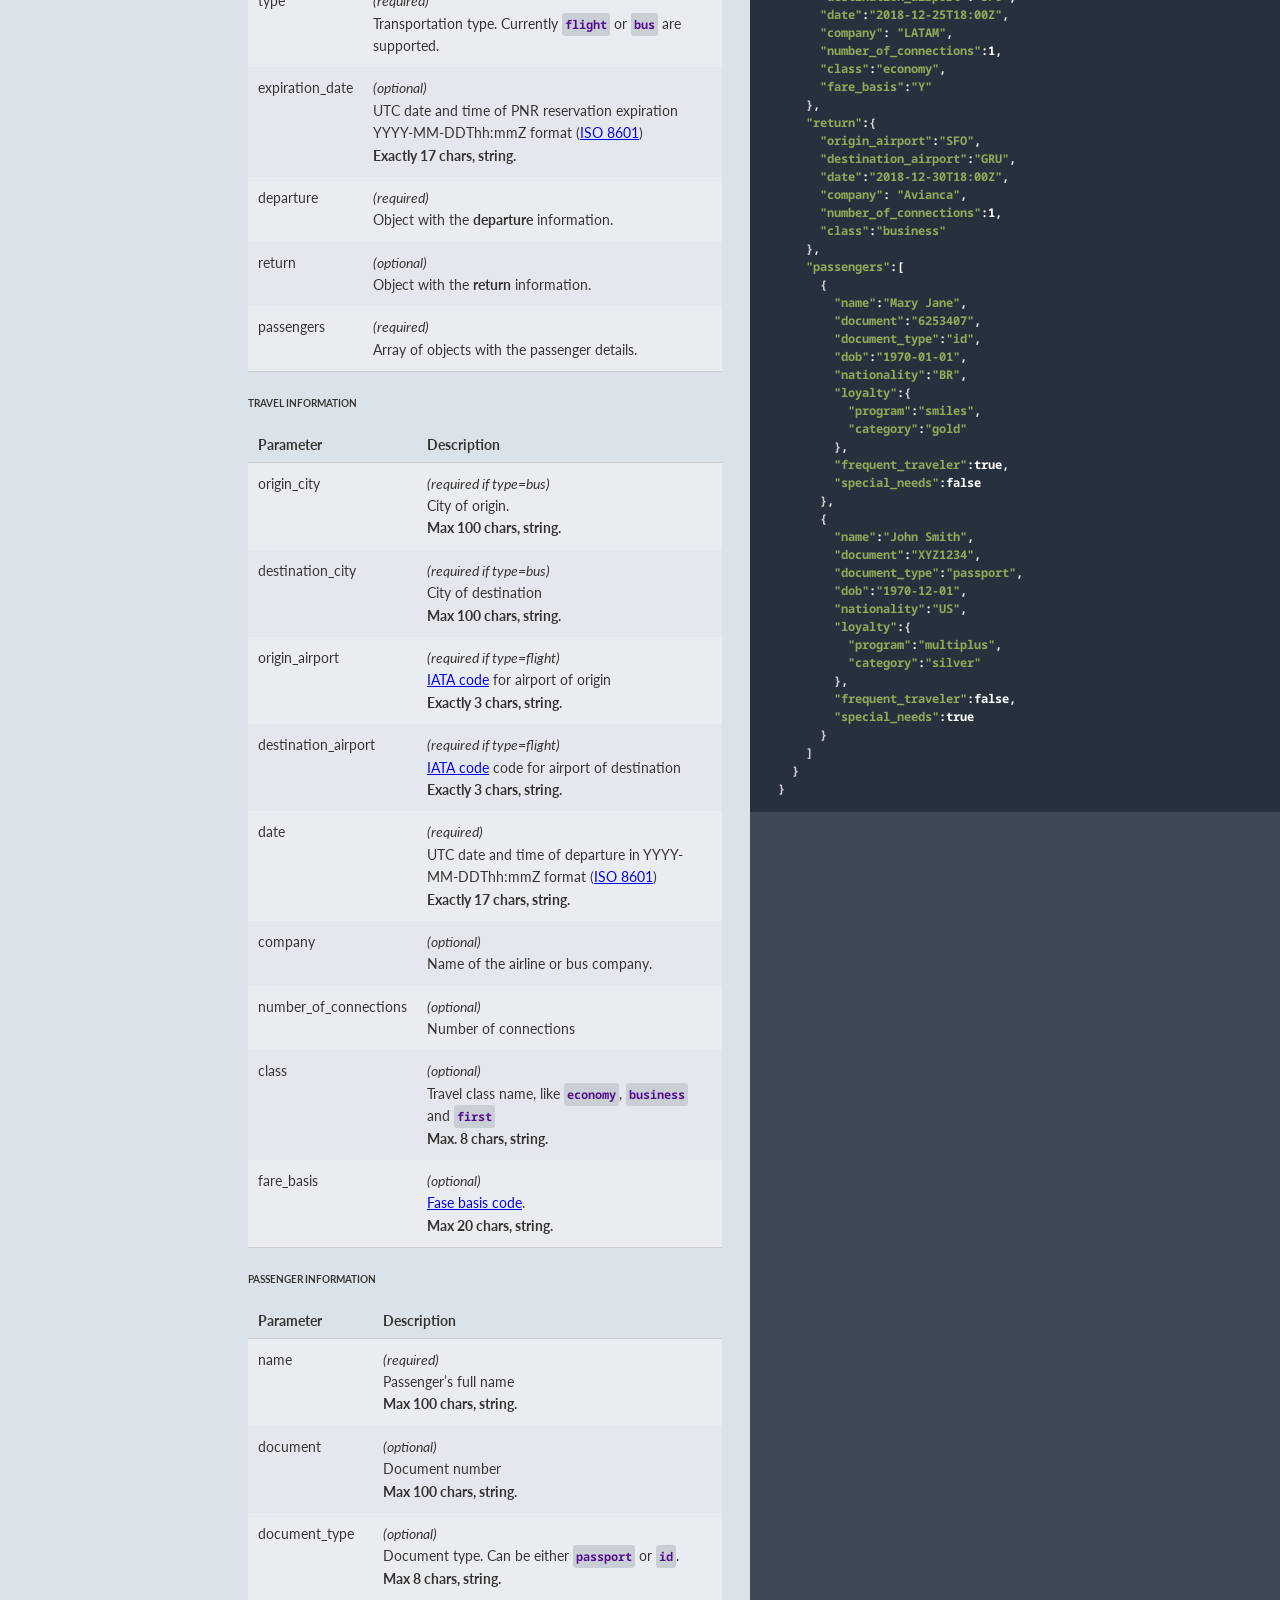
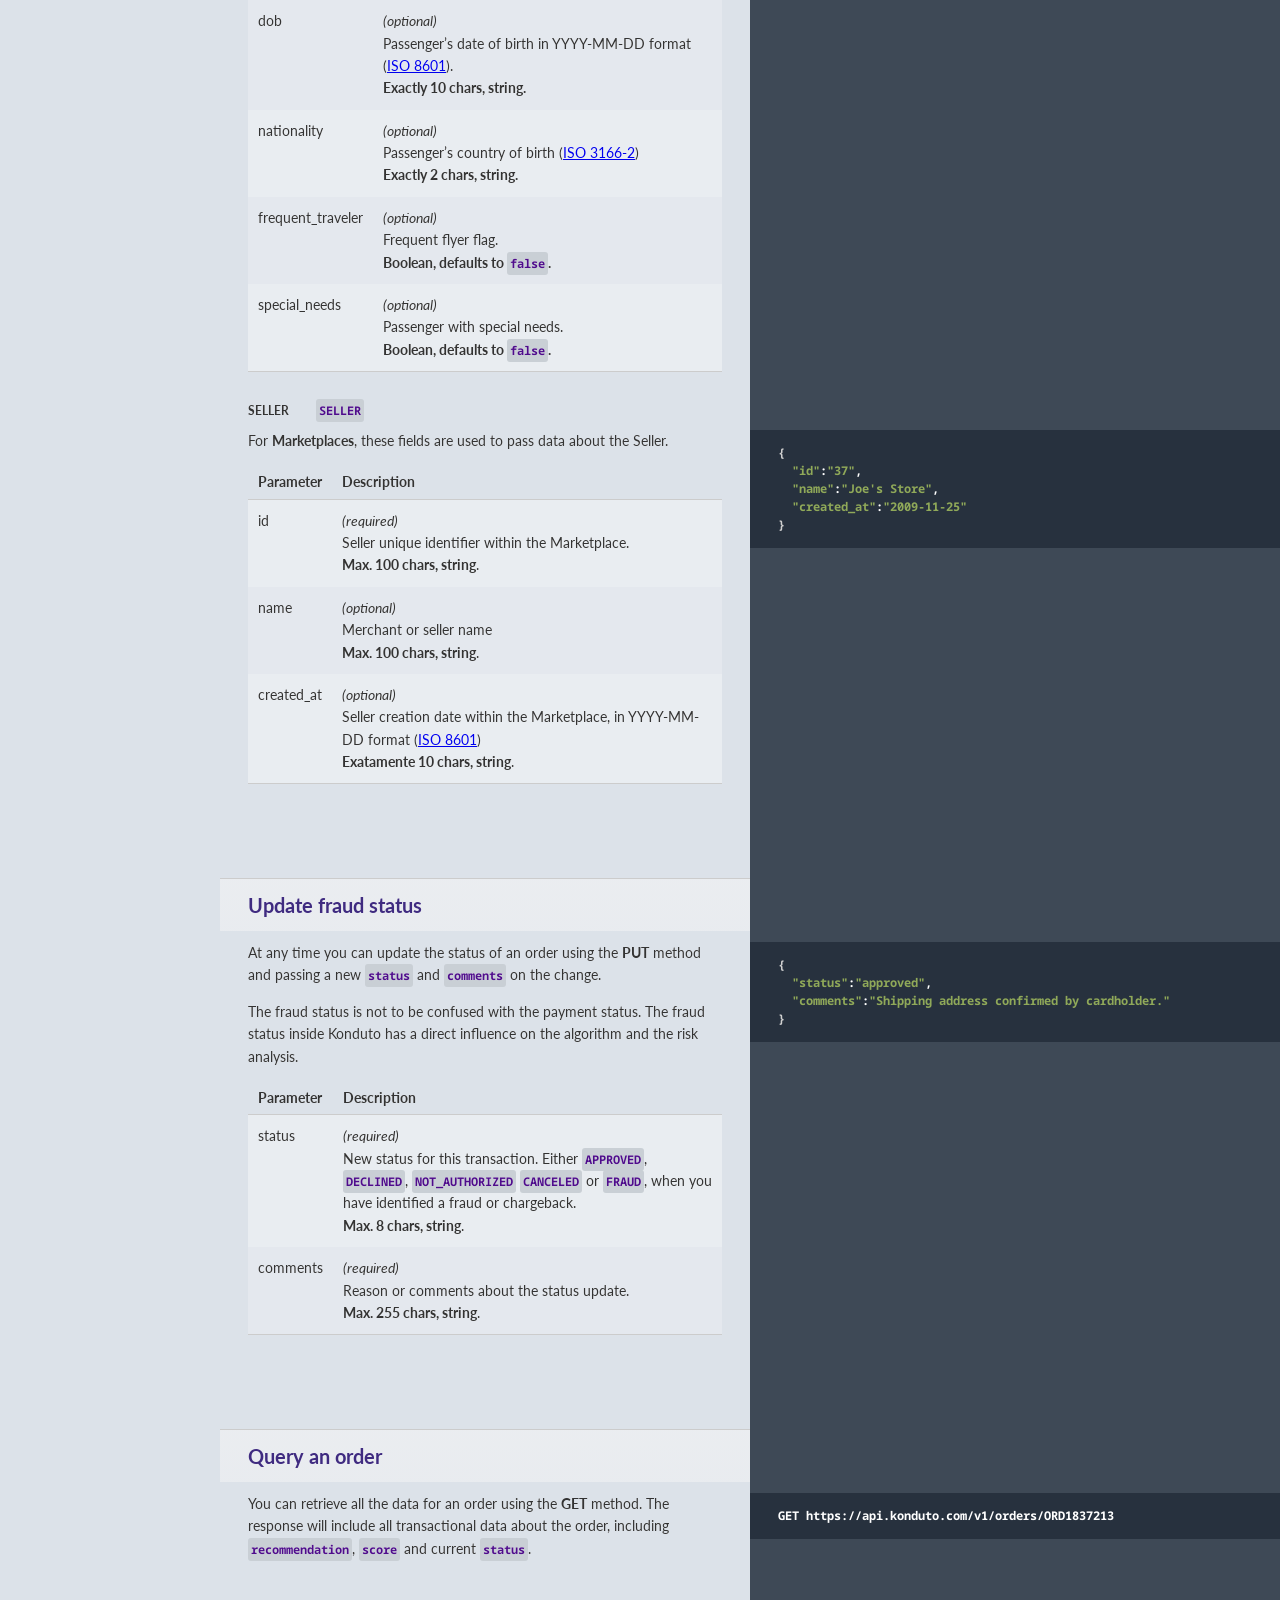
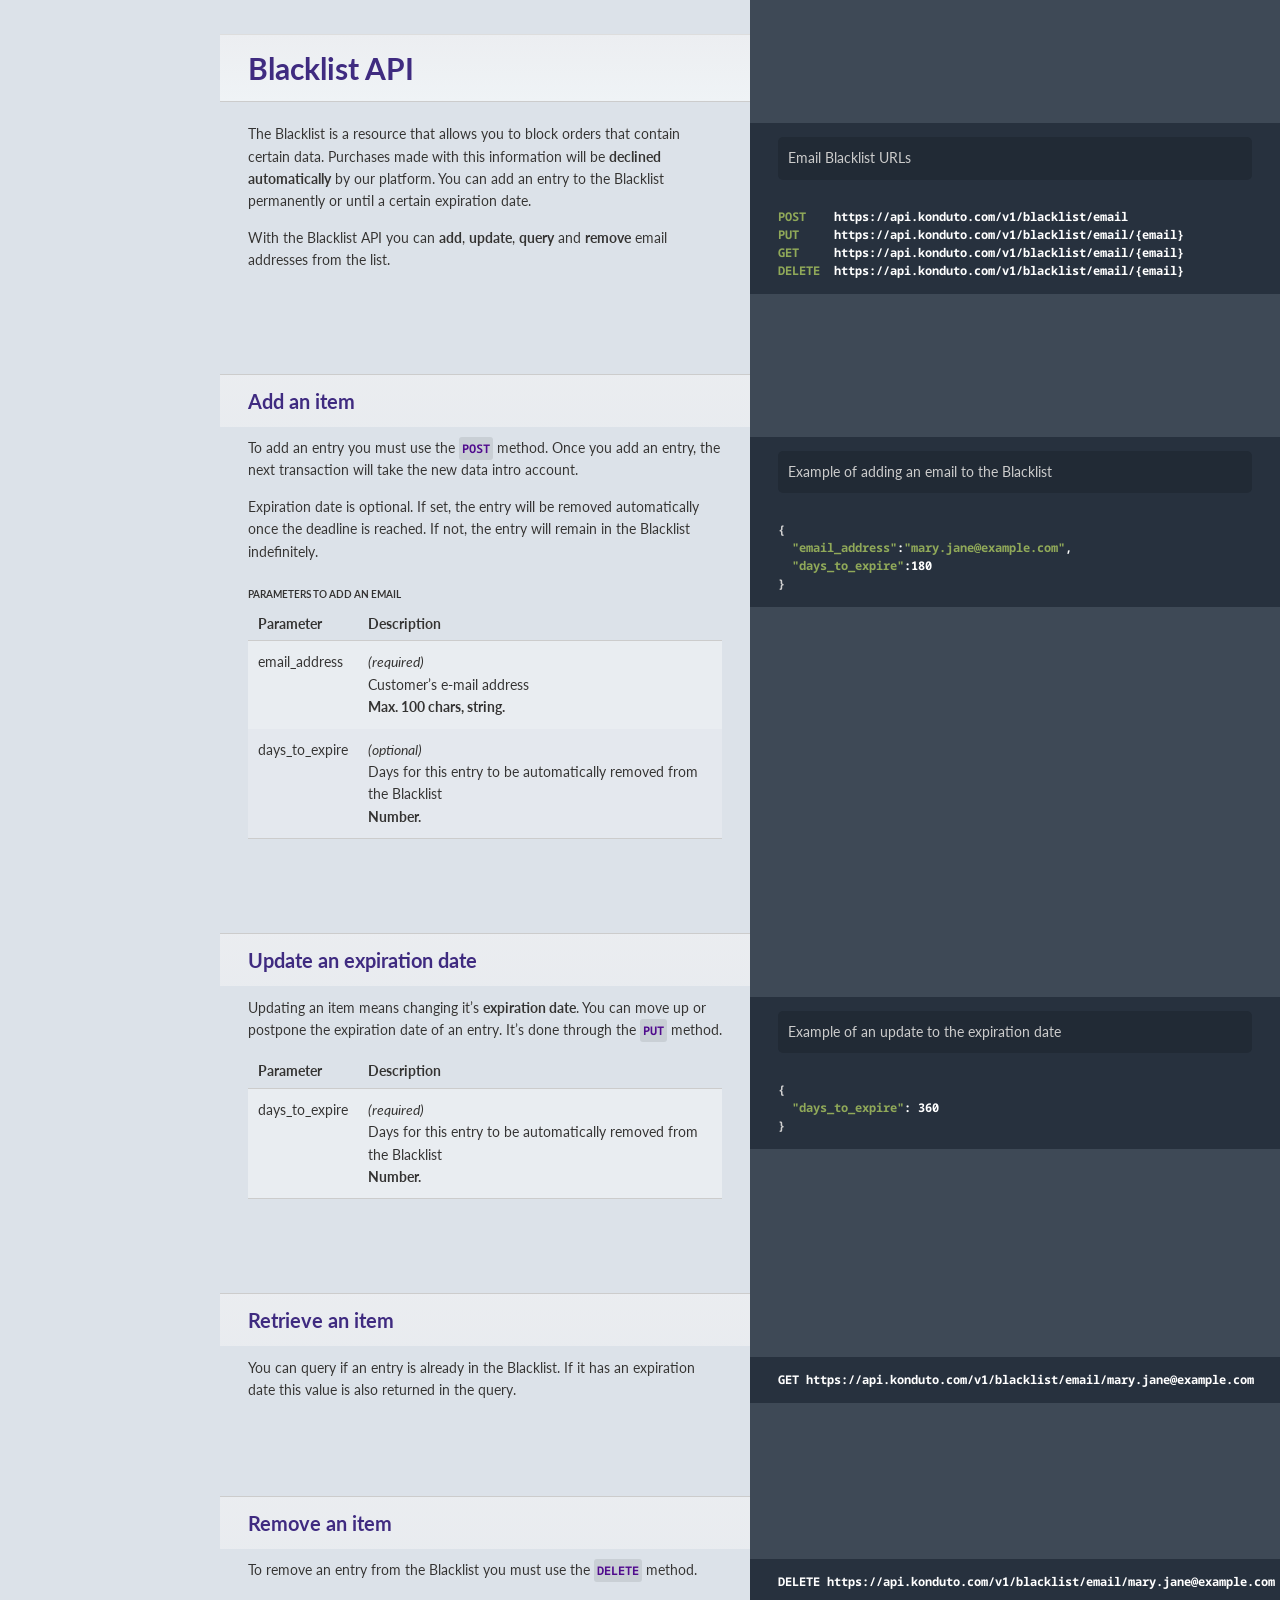
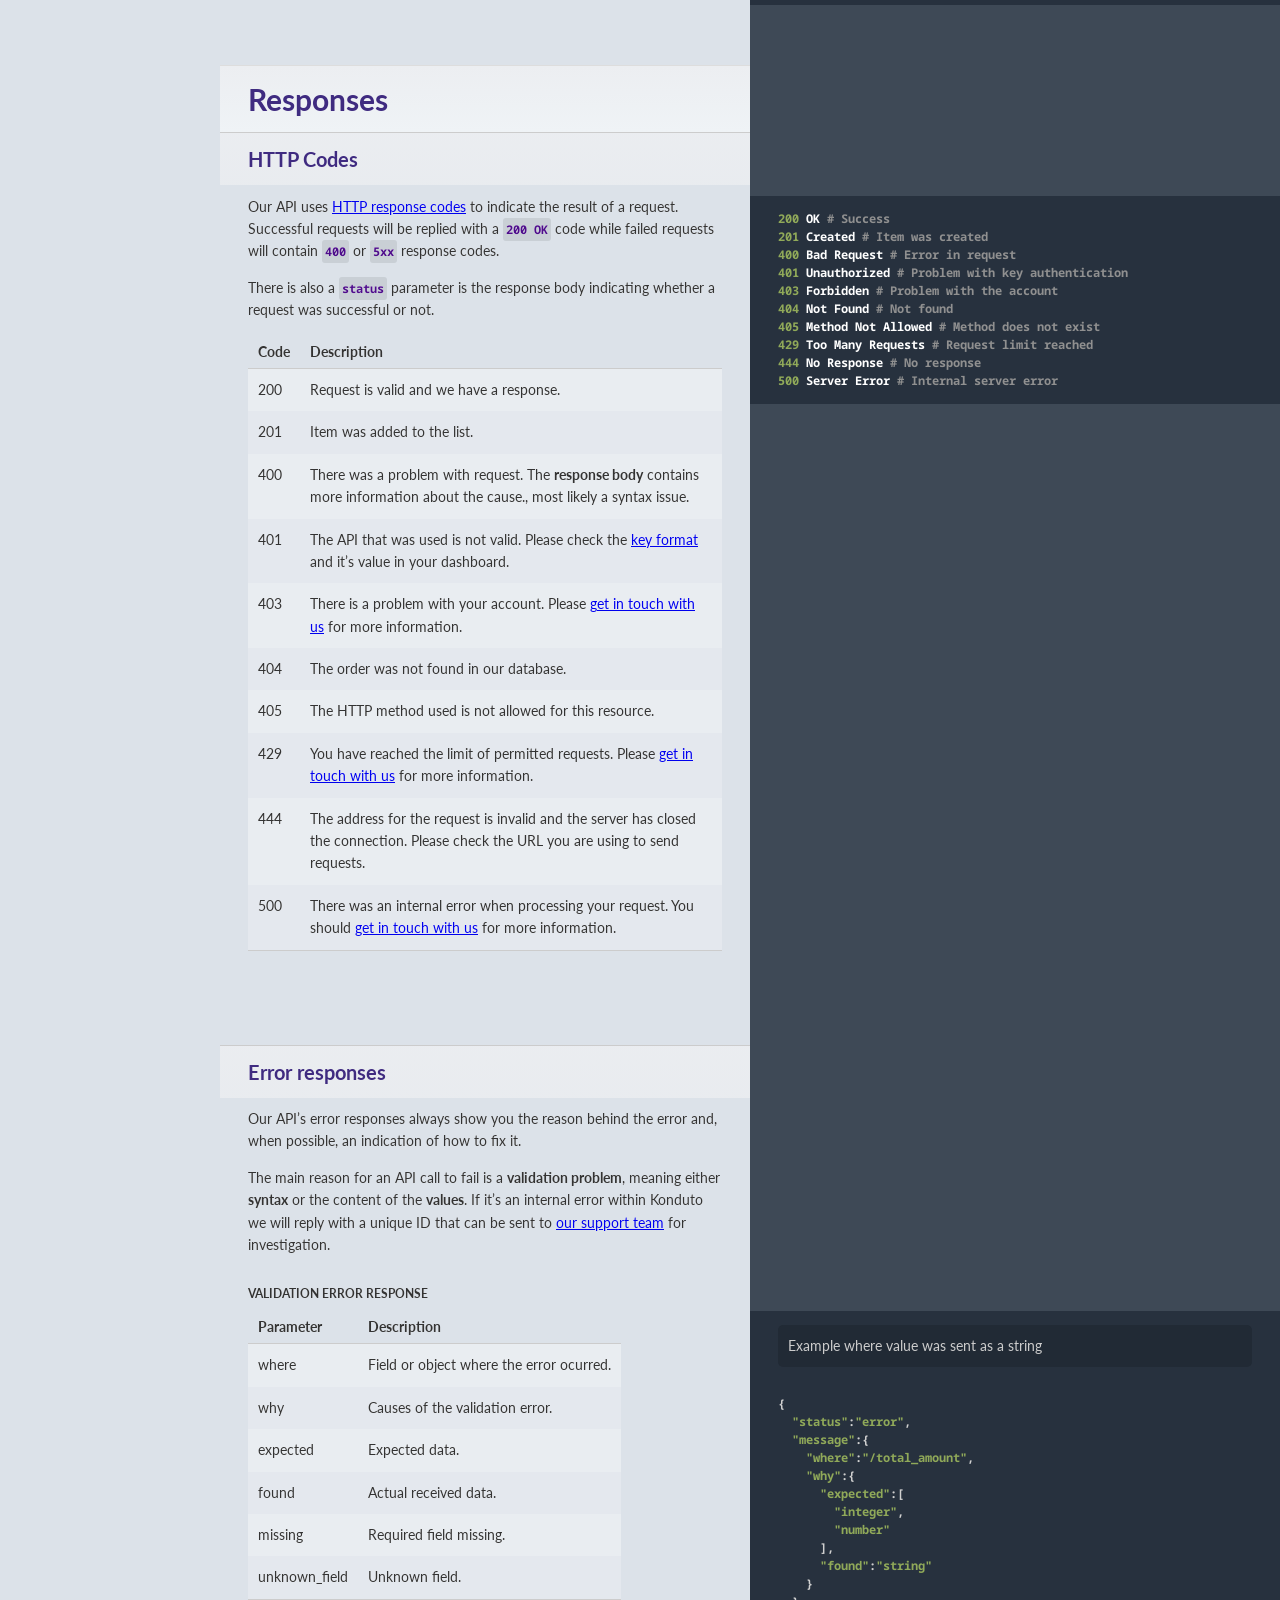
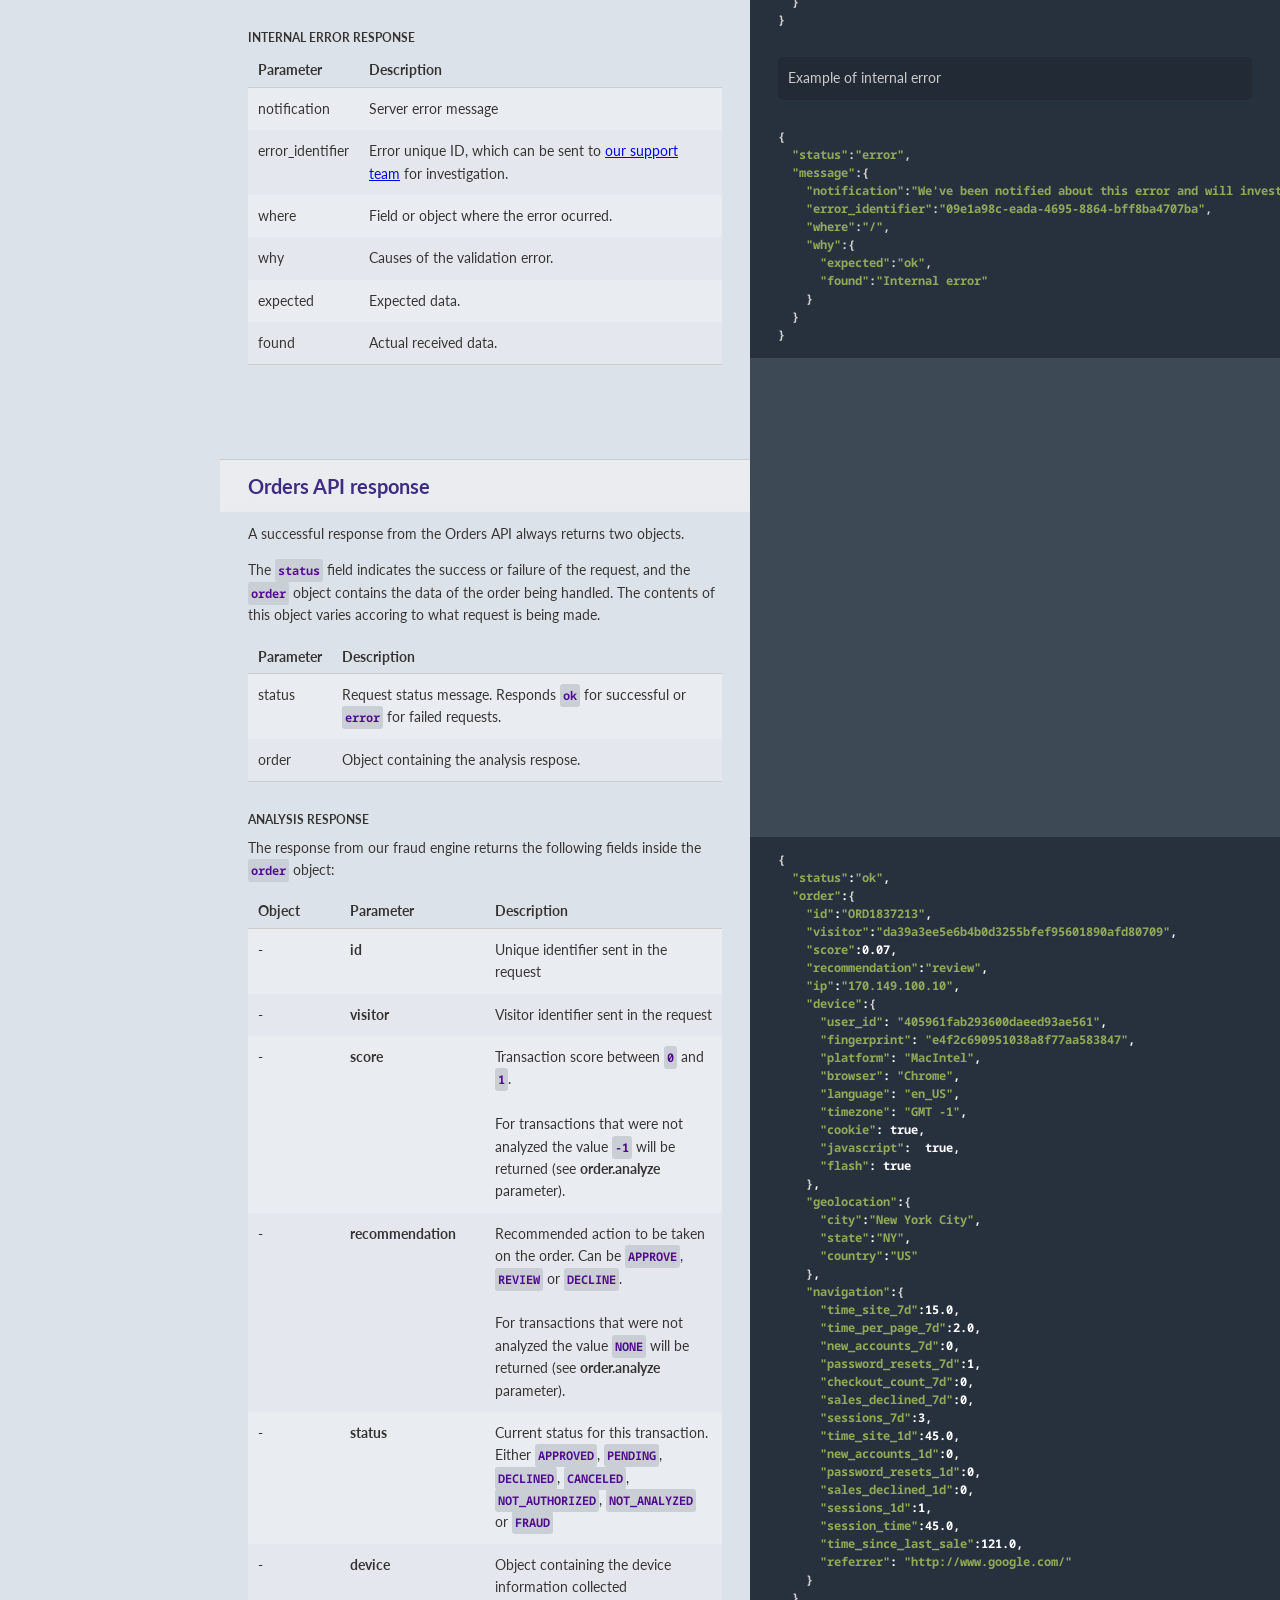
==== commit 243153f3: "Update docs with more Travel info" ====
--- a/en/index.html
+++ b/en/index.html
@@ -537,10 +537,12 @@
 <pre class="highlight shell"><code><span class="o">{</span>  
   <span class="s2">"travel"</span>:<span class="o">{</span>  
     <span class="s2">"type"</span>:<span class="s2">"flight"</span>,
+    <span class="s2">"expiration_date"</span>: <span class="s2">"2025-12-25T15:41:53Z"</span>,
     <span class="s2">"departure"</span>:<span class="o">{</span>  
       <span class="s2">"origin_airport"</span>:<span class="s2">"GRU"</span>,
       <span class="s2">"destination_airport"</span>:<span class="s2">"SFO"</span>,
       <span class="s2">"date"</span>:<span class="s2">"2018-12-25T18:00Z"</span>,
+      <span class="s2">"company"</span>: <span class="s2">"LATAM"</span>,
       <span class="s2">"number_of_connections"</span>:1,
       <span class="s2">"class"</span>:<span class="s2">"economy"</span>,
       <span class="s2">"fare_basis"</span>:<span class="s2">"Y"</span>
@@ -549,6 +551,7 @@
       <span class="s2">"origin_airport"</span>:<span class="s2">"SFO"</span>,
       <span class="s2">"destination_airport"</span>:<span class="s2">"GRU"</span>,
       <span class="s2">"date"</span>:<span class="s2">"2018-12-30T18:00Z"</span>,
+      <span class="s2">"company"</span>: <span class="s2">"Avianca"</span>,
       <span class="s2">"number_of_connections"</span>:1,
       <span class="s2">"class"</span>:<span class="s2">"business"</span>
     <span class="o">}</span>,
@@ -597,6 +600,10 @@
 <td><em>(required)</em> <br /> Transportation type. Currently <code class="prettyprint">flight</code> or <code class="prettyprint">bus</code> are supported.</td>
 </tr>
 <tr>
+<td>expiration_date</td>
+<td><em>(optional)</em> <br /> UTC date and time of PNR reservation expiration YYYY-MM-DDThh:mmZ format (<a href="https://en.wikipedia.org/wiki/ISO_8601">ISO 8601</a>) <br /><strong>Exactly 17 chars, string.</strong></td>
+</tr>
+<tr>
 <td>departure</td>
 <td><em>(required)</em> <br /> Object with the <strong>departure</strong> information.</td>
 </tr>
@@ -637,6 +644,10 @@
 <tr>
 <td>date</td>
 <td><em>(required)</em> <br /> UTC date and time of departure in YYYY-MM-DDThh:mmZ format (<a href="https://en.wikipedia.org/wiki/ISO_8601">ISO 8601</a>) <br /><strong>Exactly 17 chars, string.</strong></td>
+</tr>
+<tr>
+<td>company</td>
+<td><em>(optional)</em> <br /> Name of the airline or bus company.</td>
 </tr>
 <tr>
 <td>number_of_connections</td>
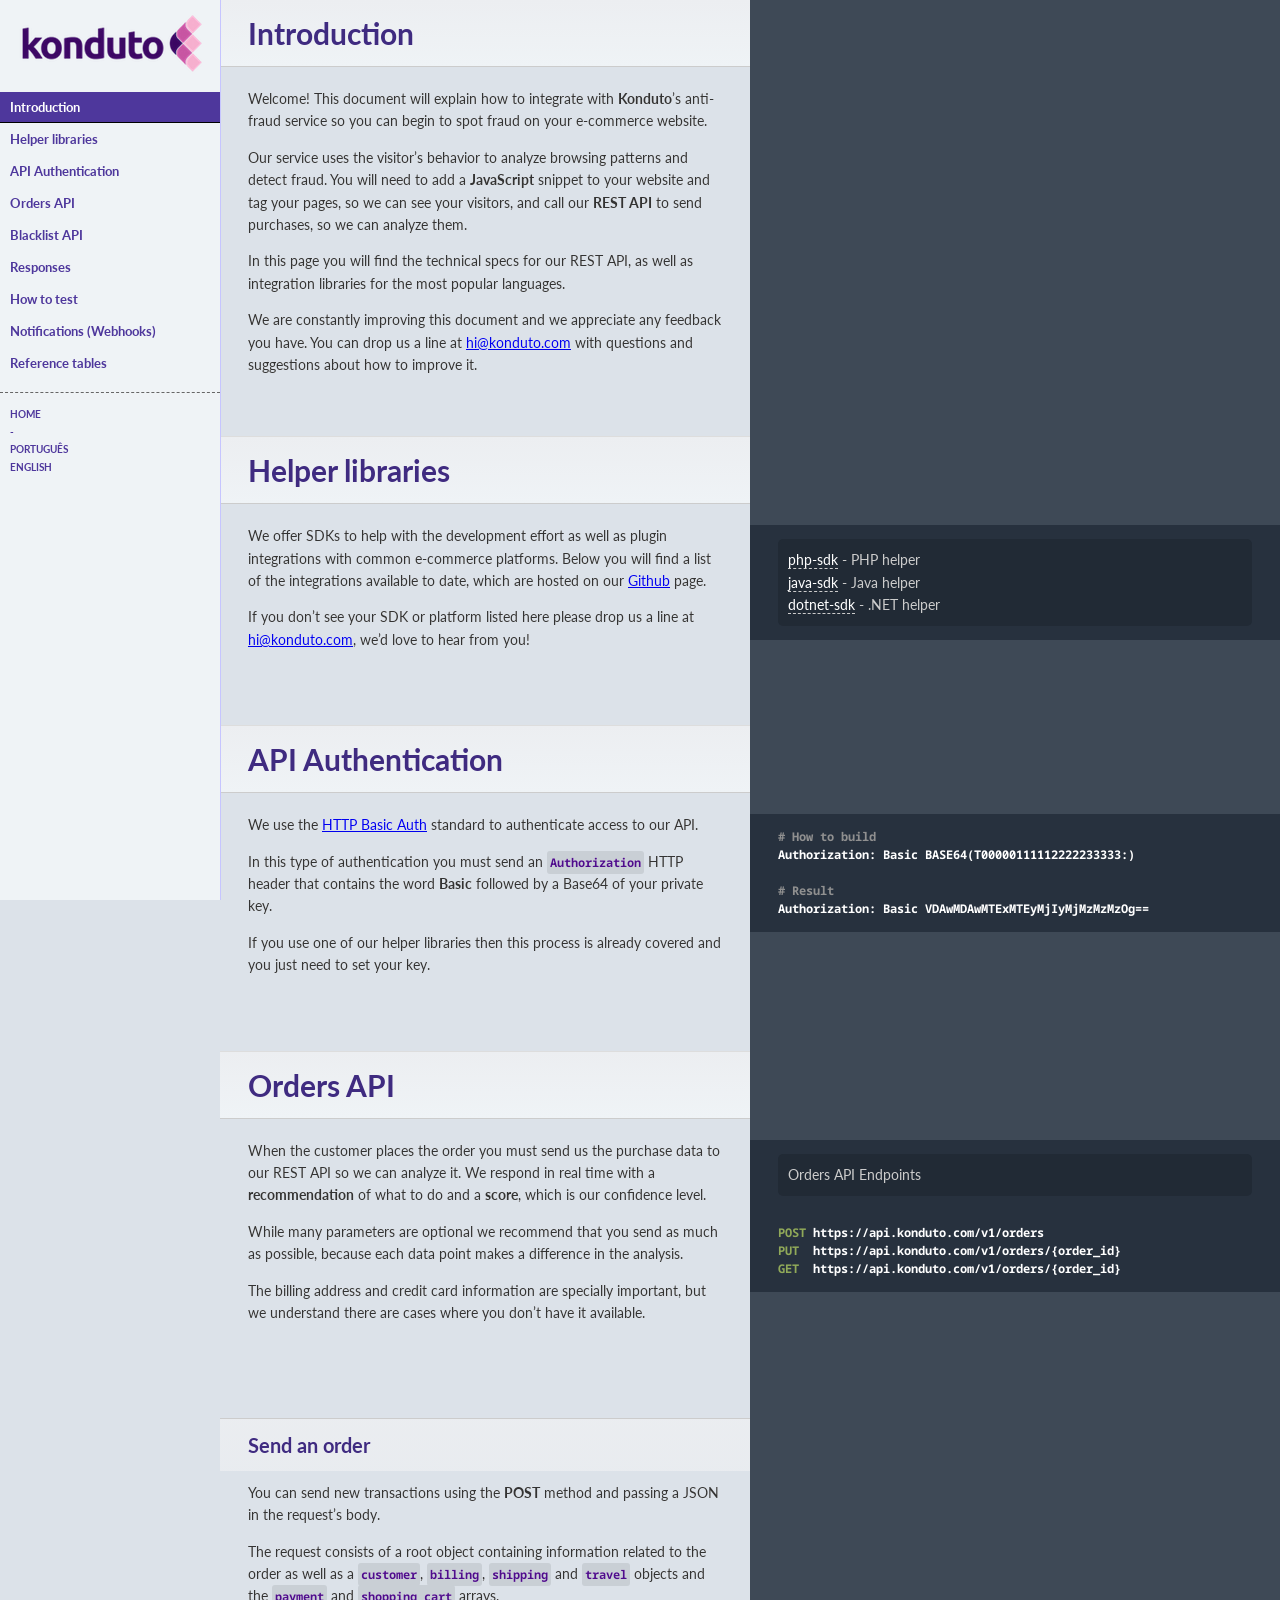
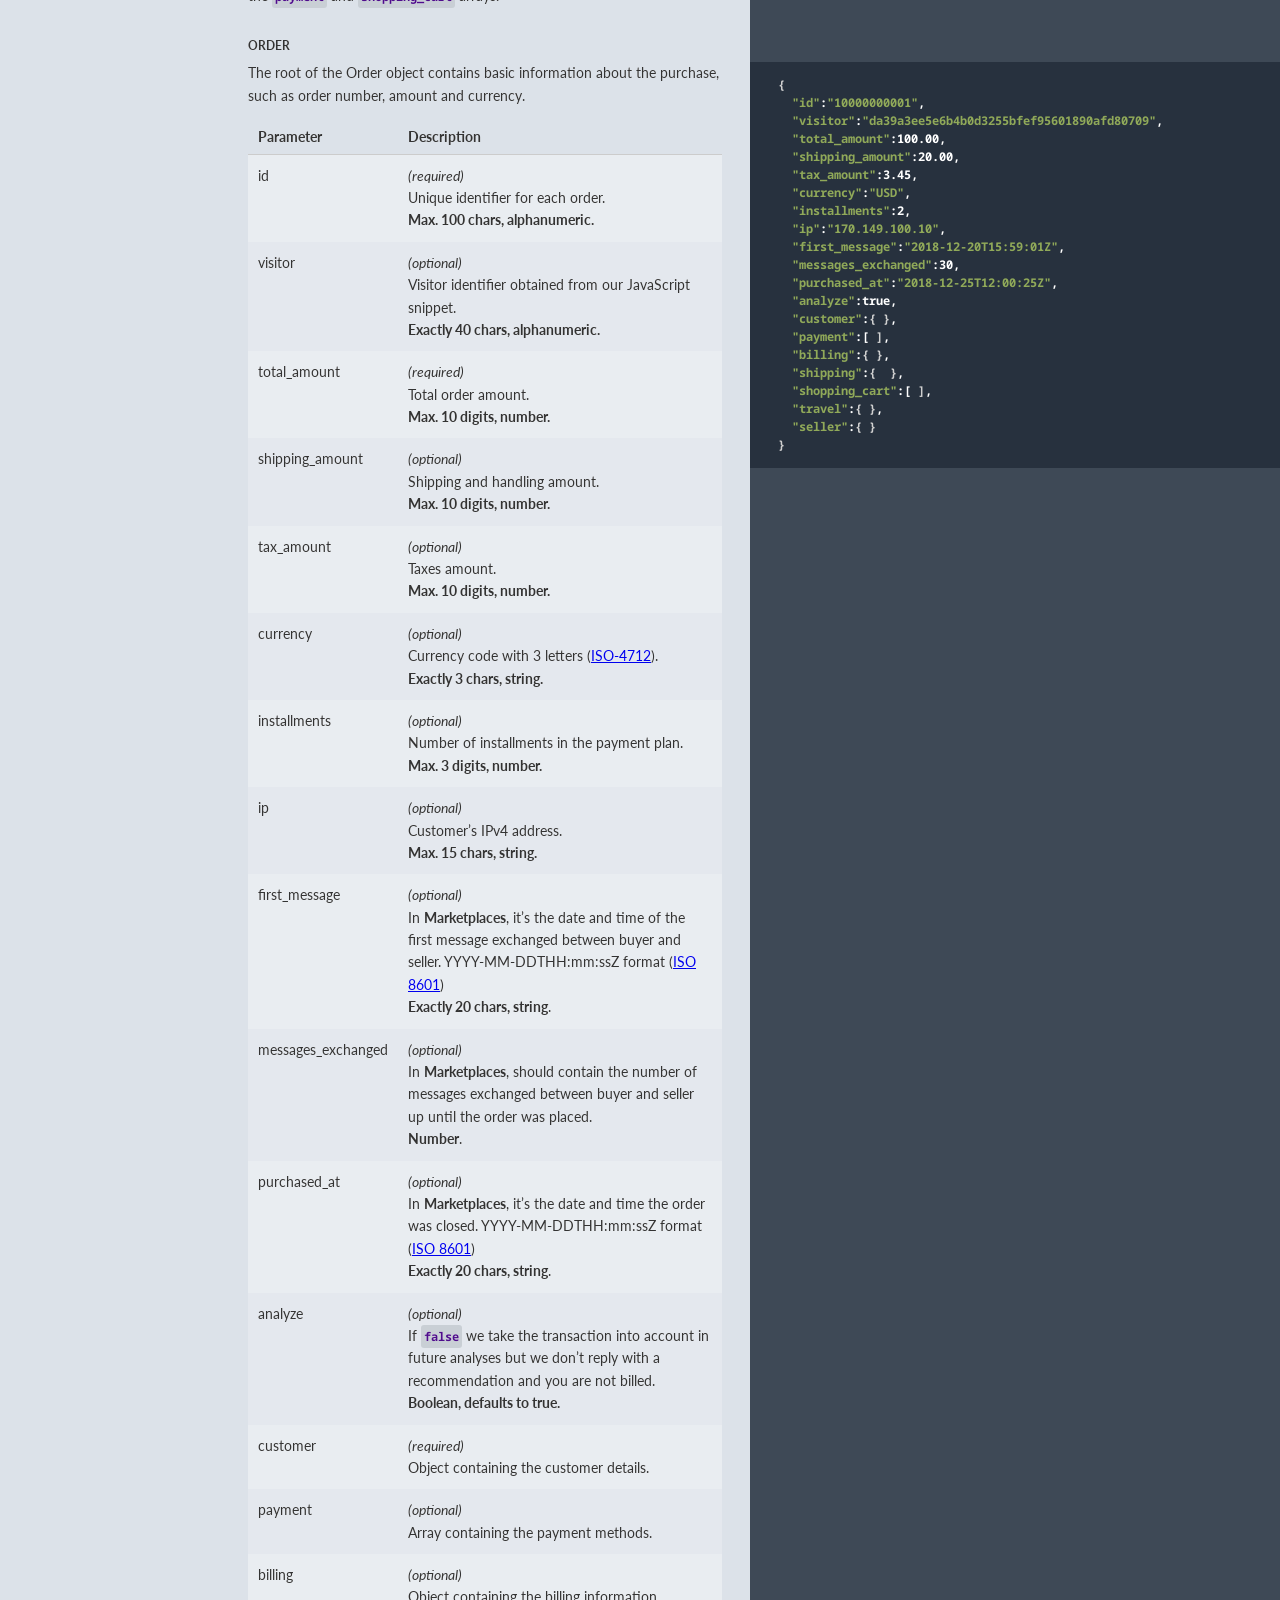
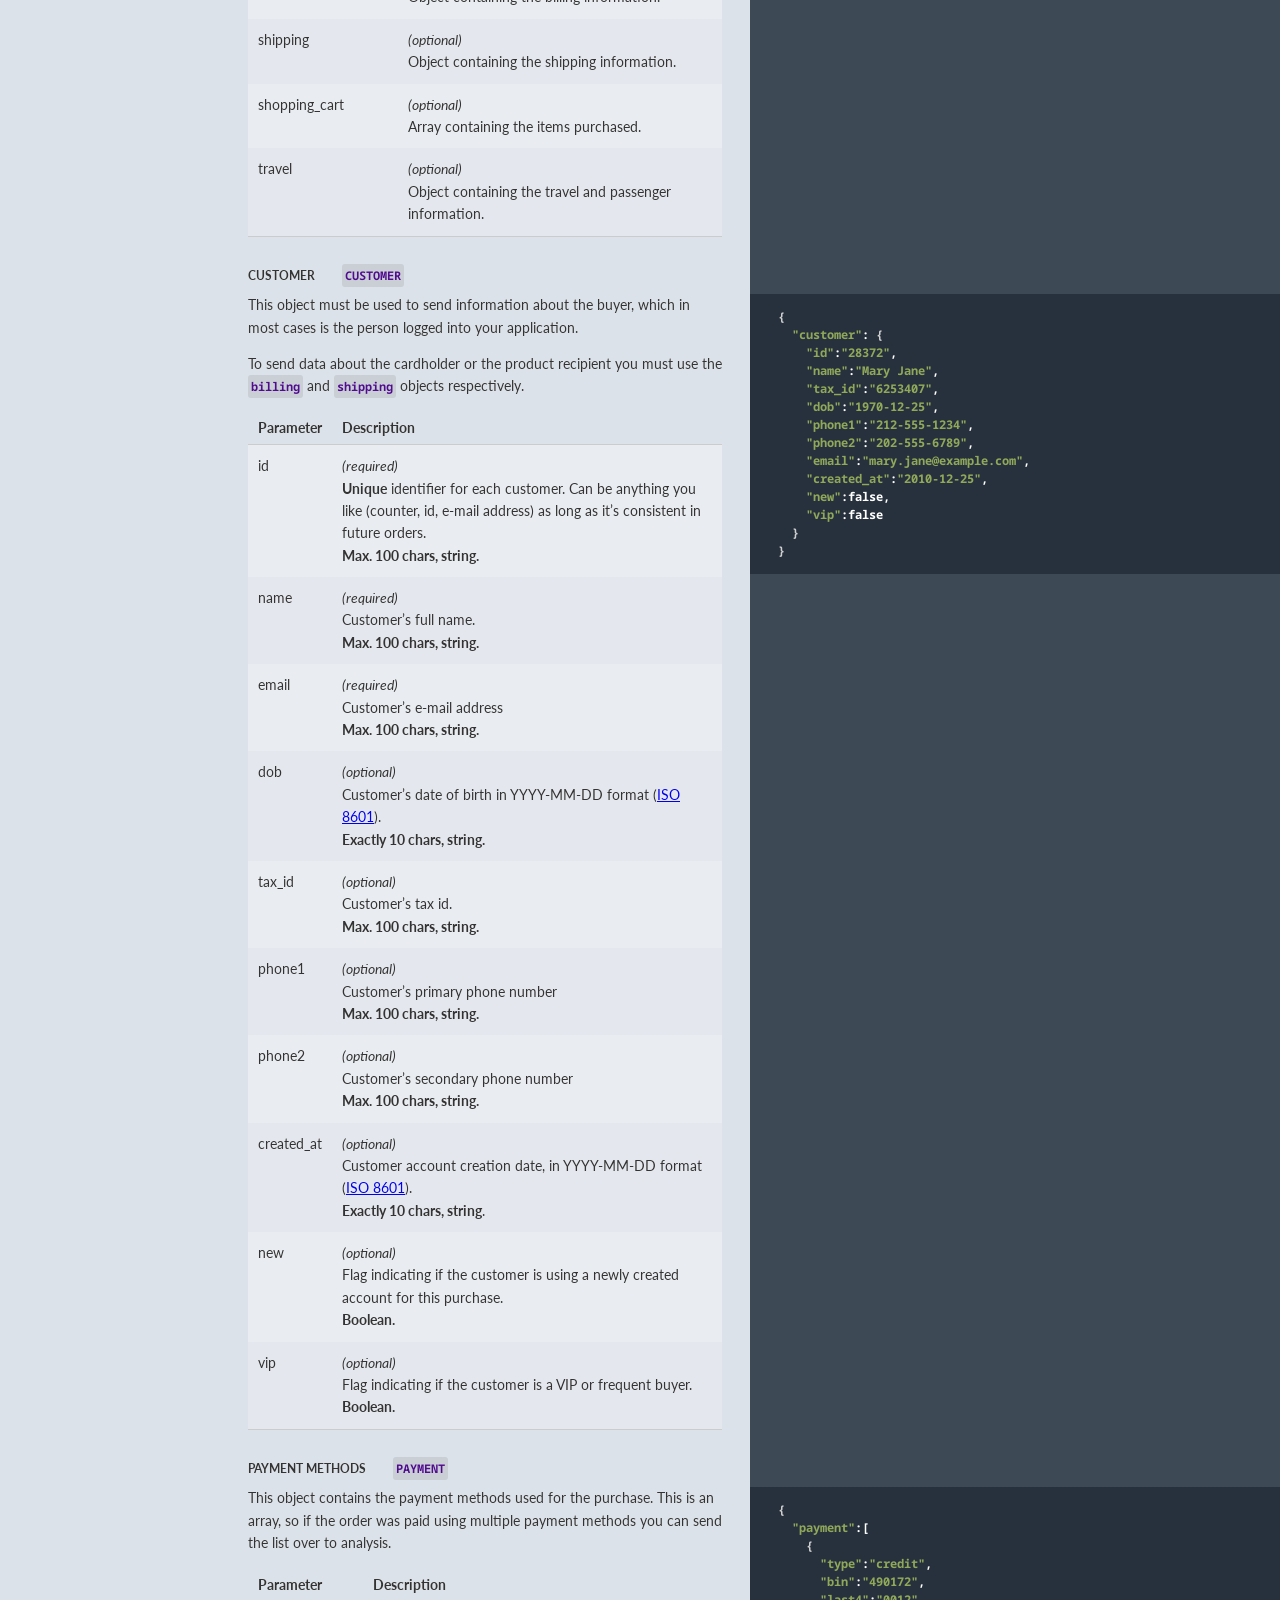
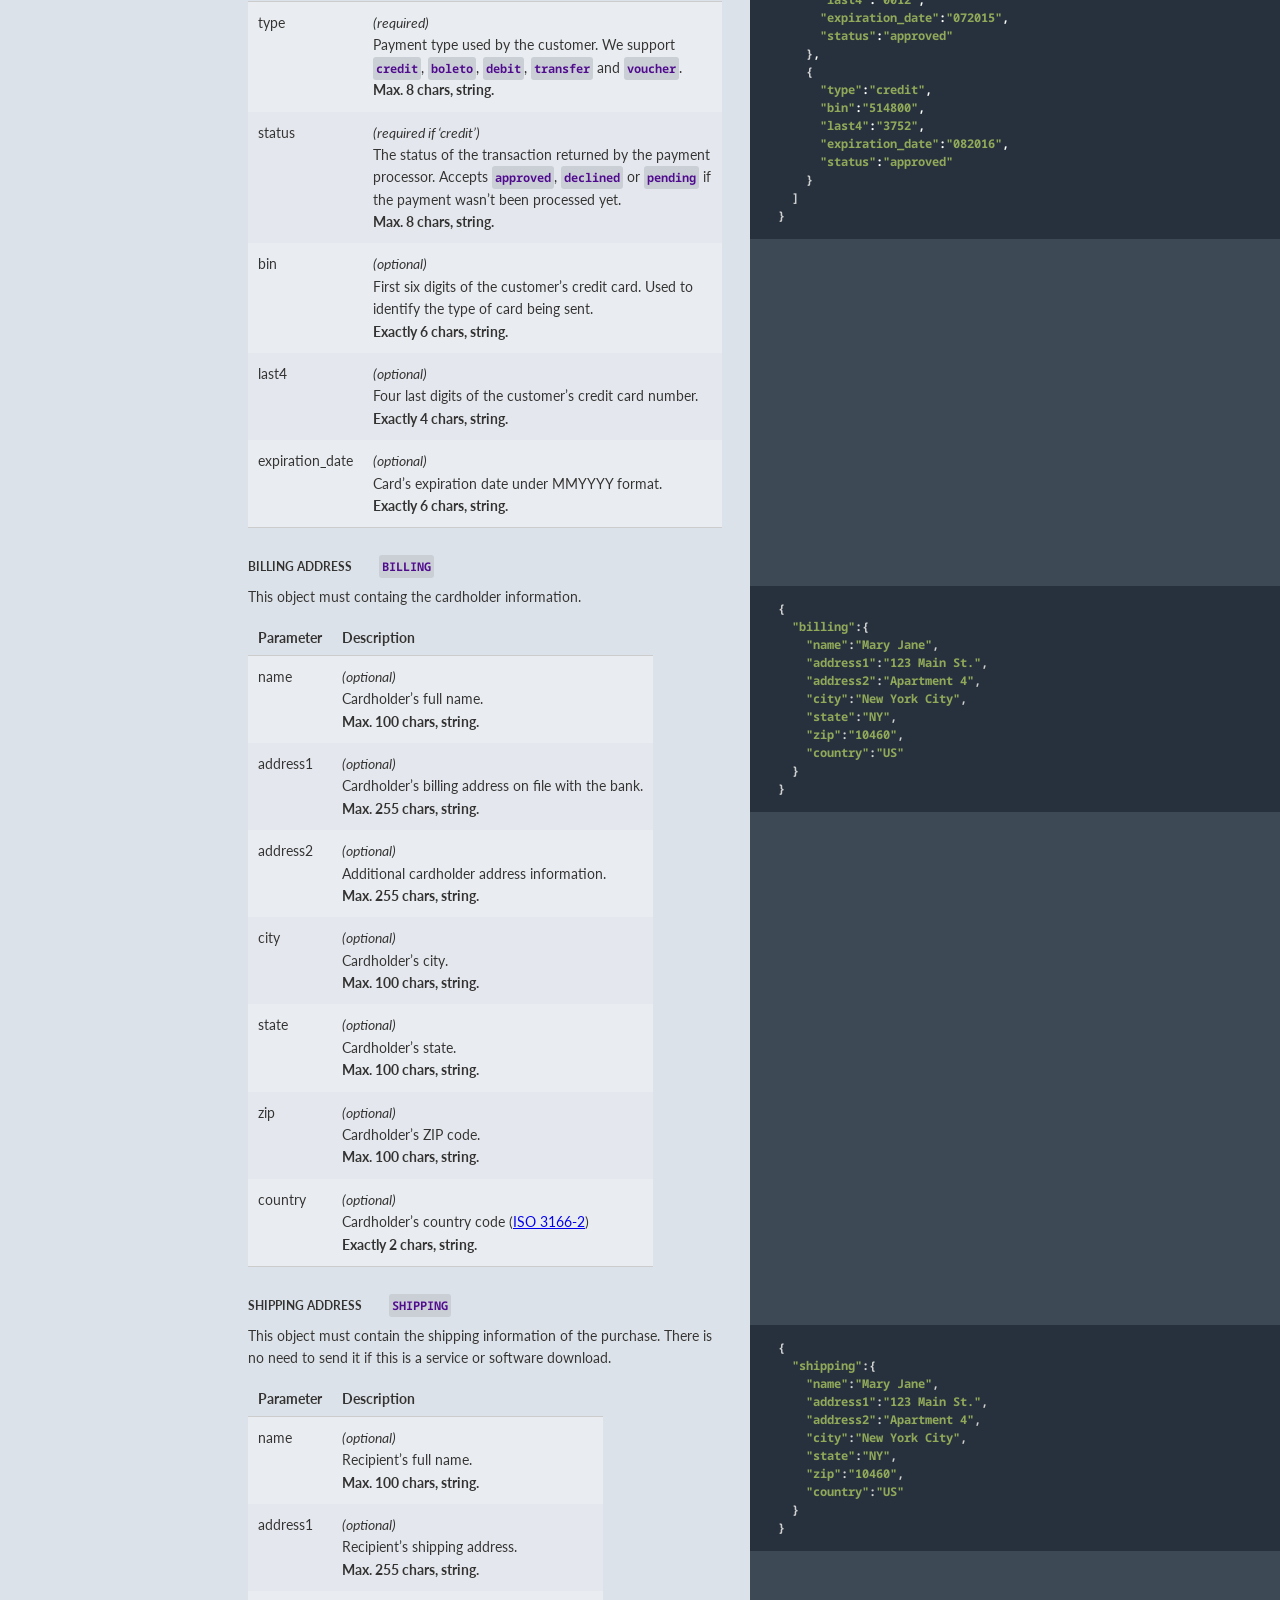
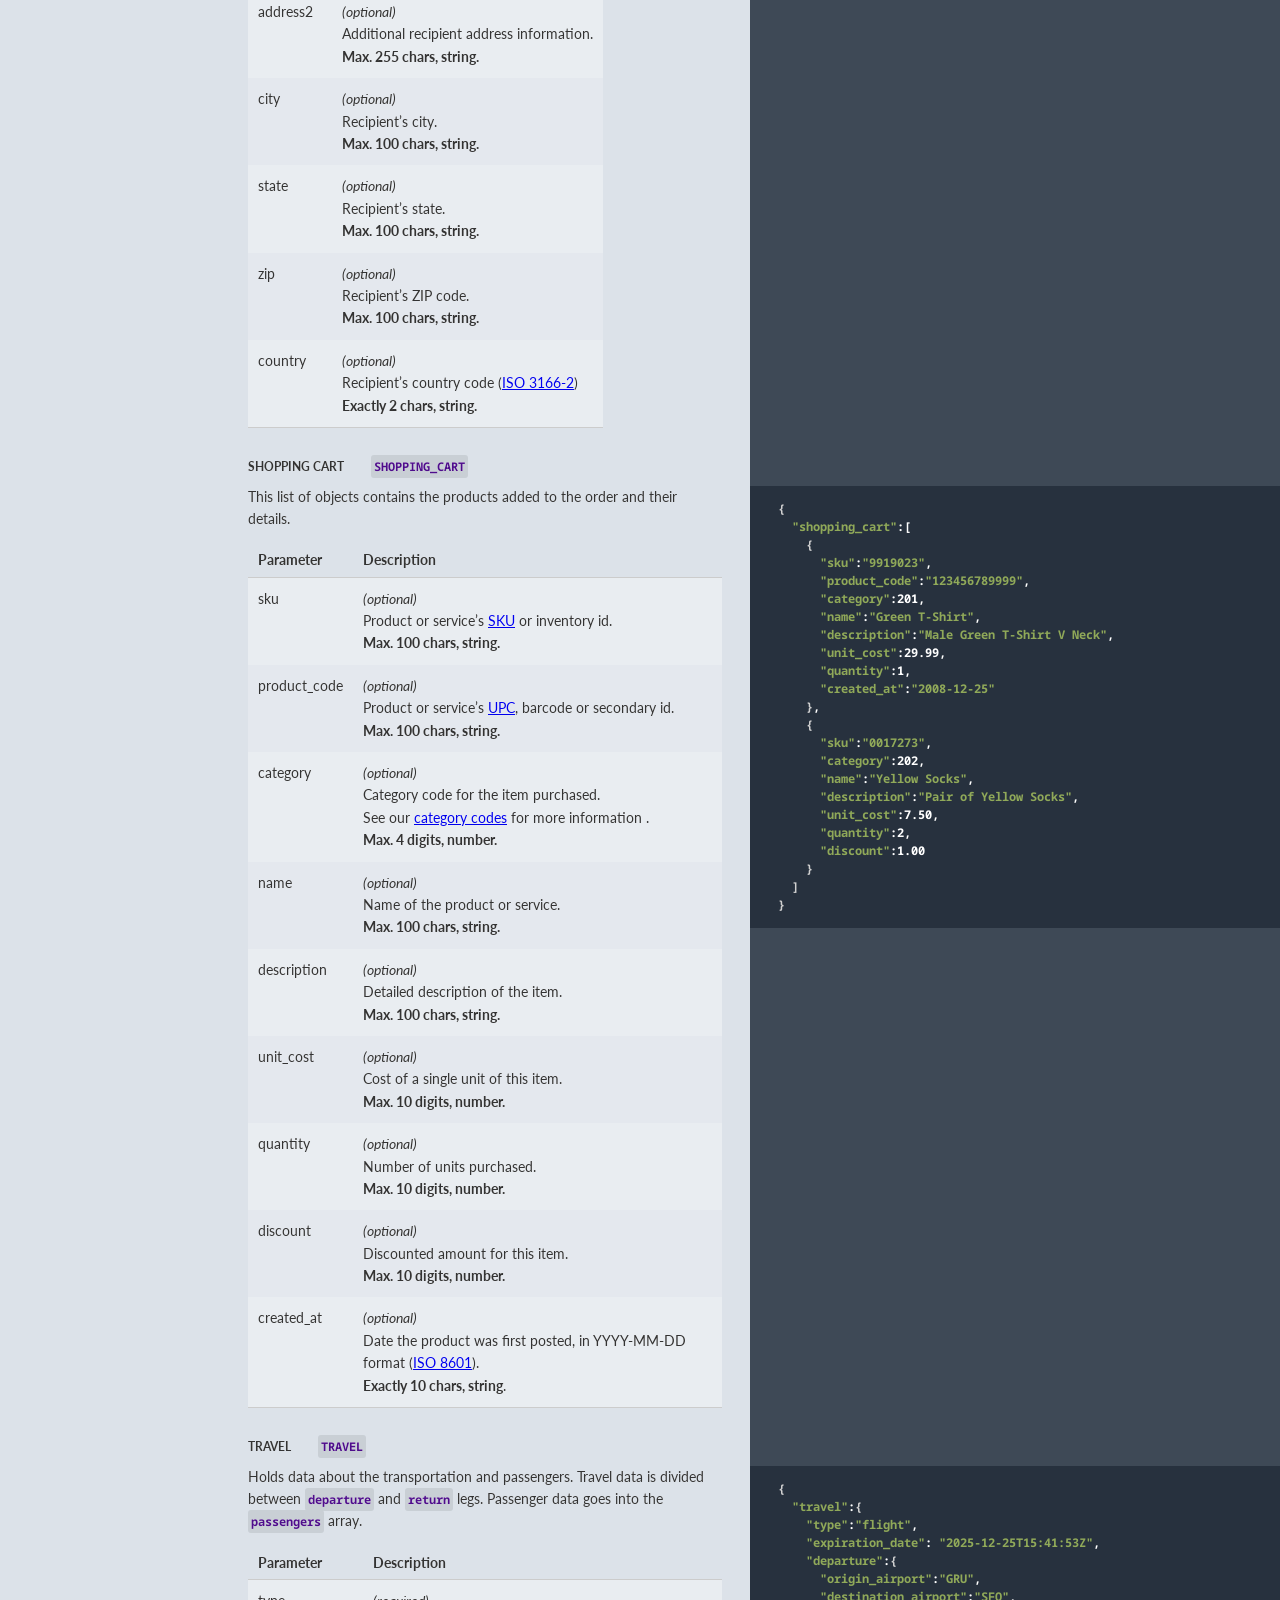
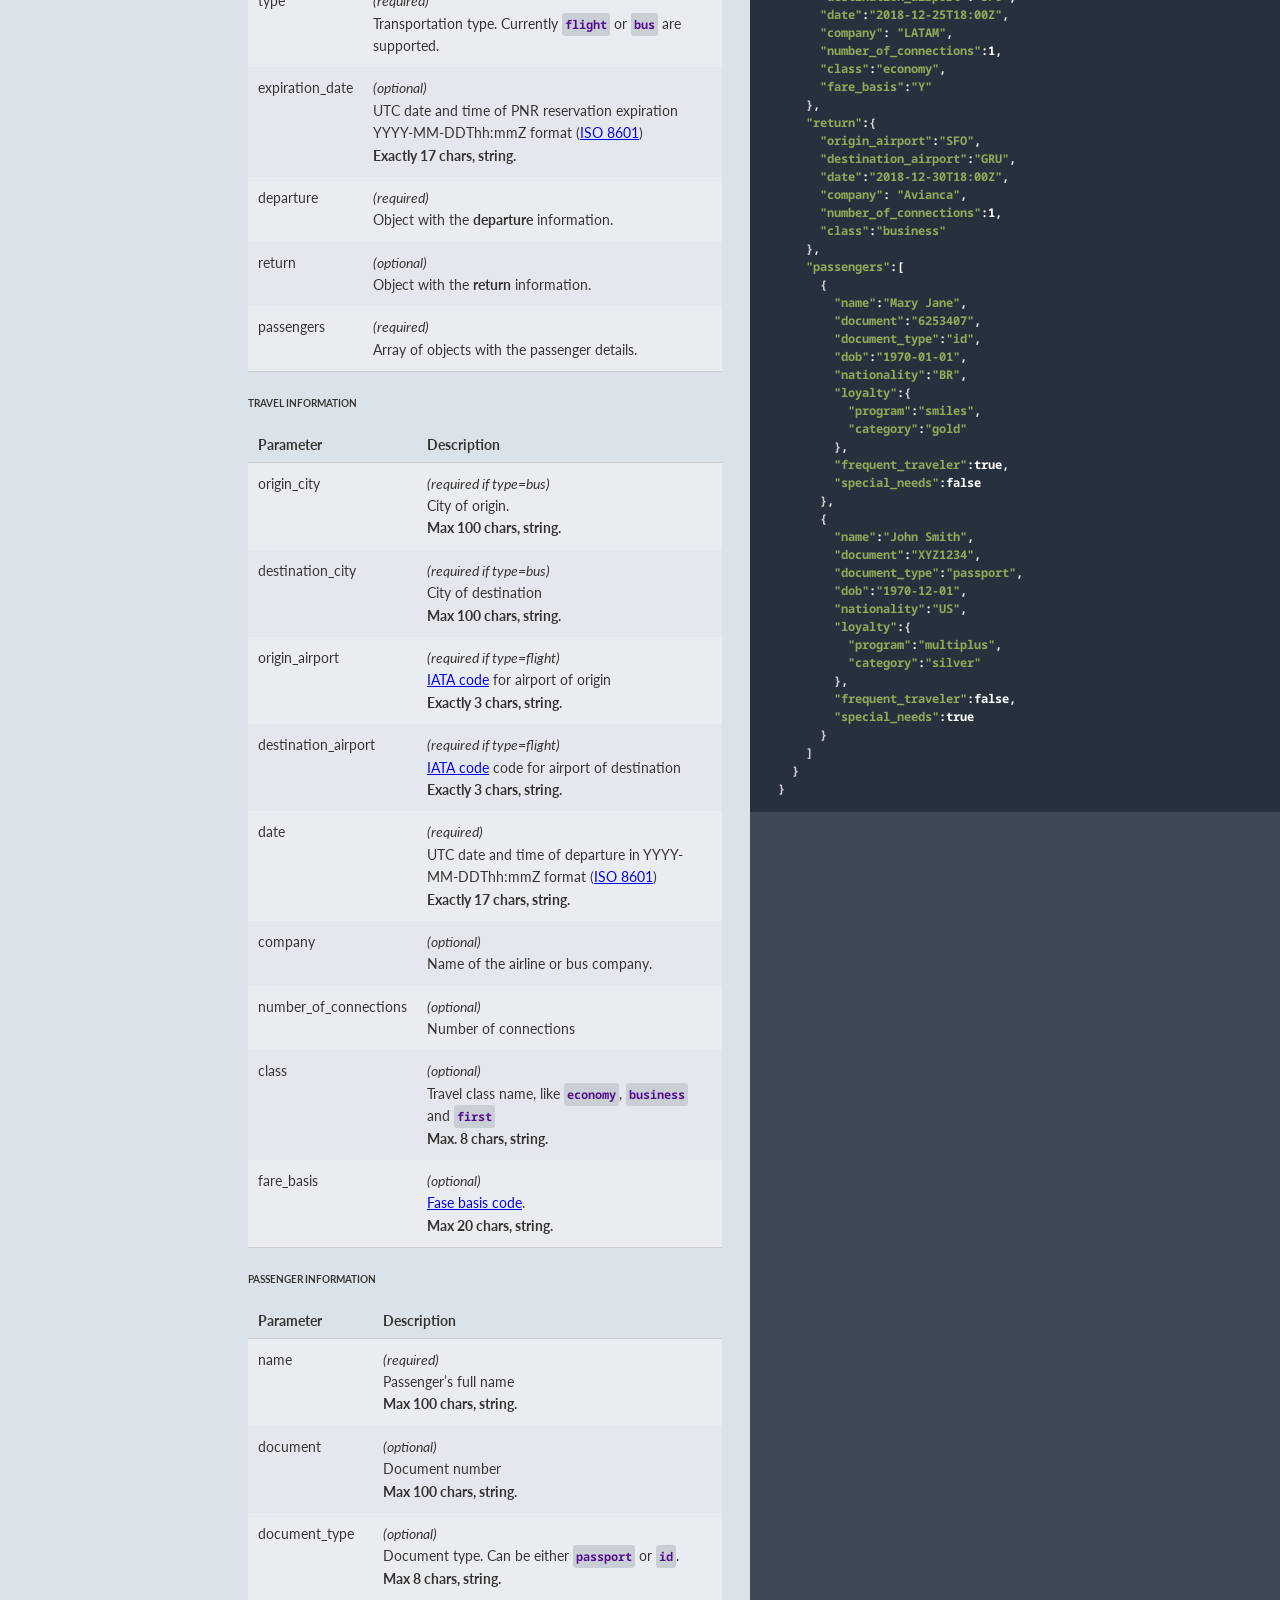
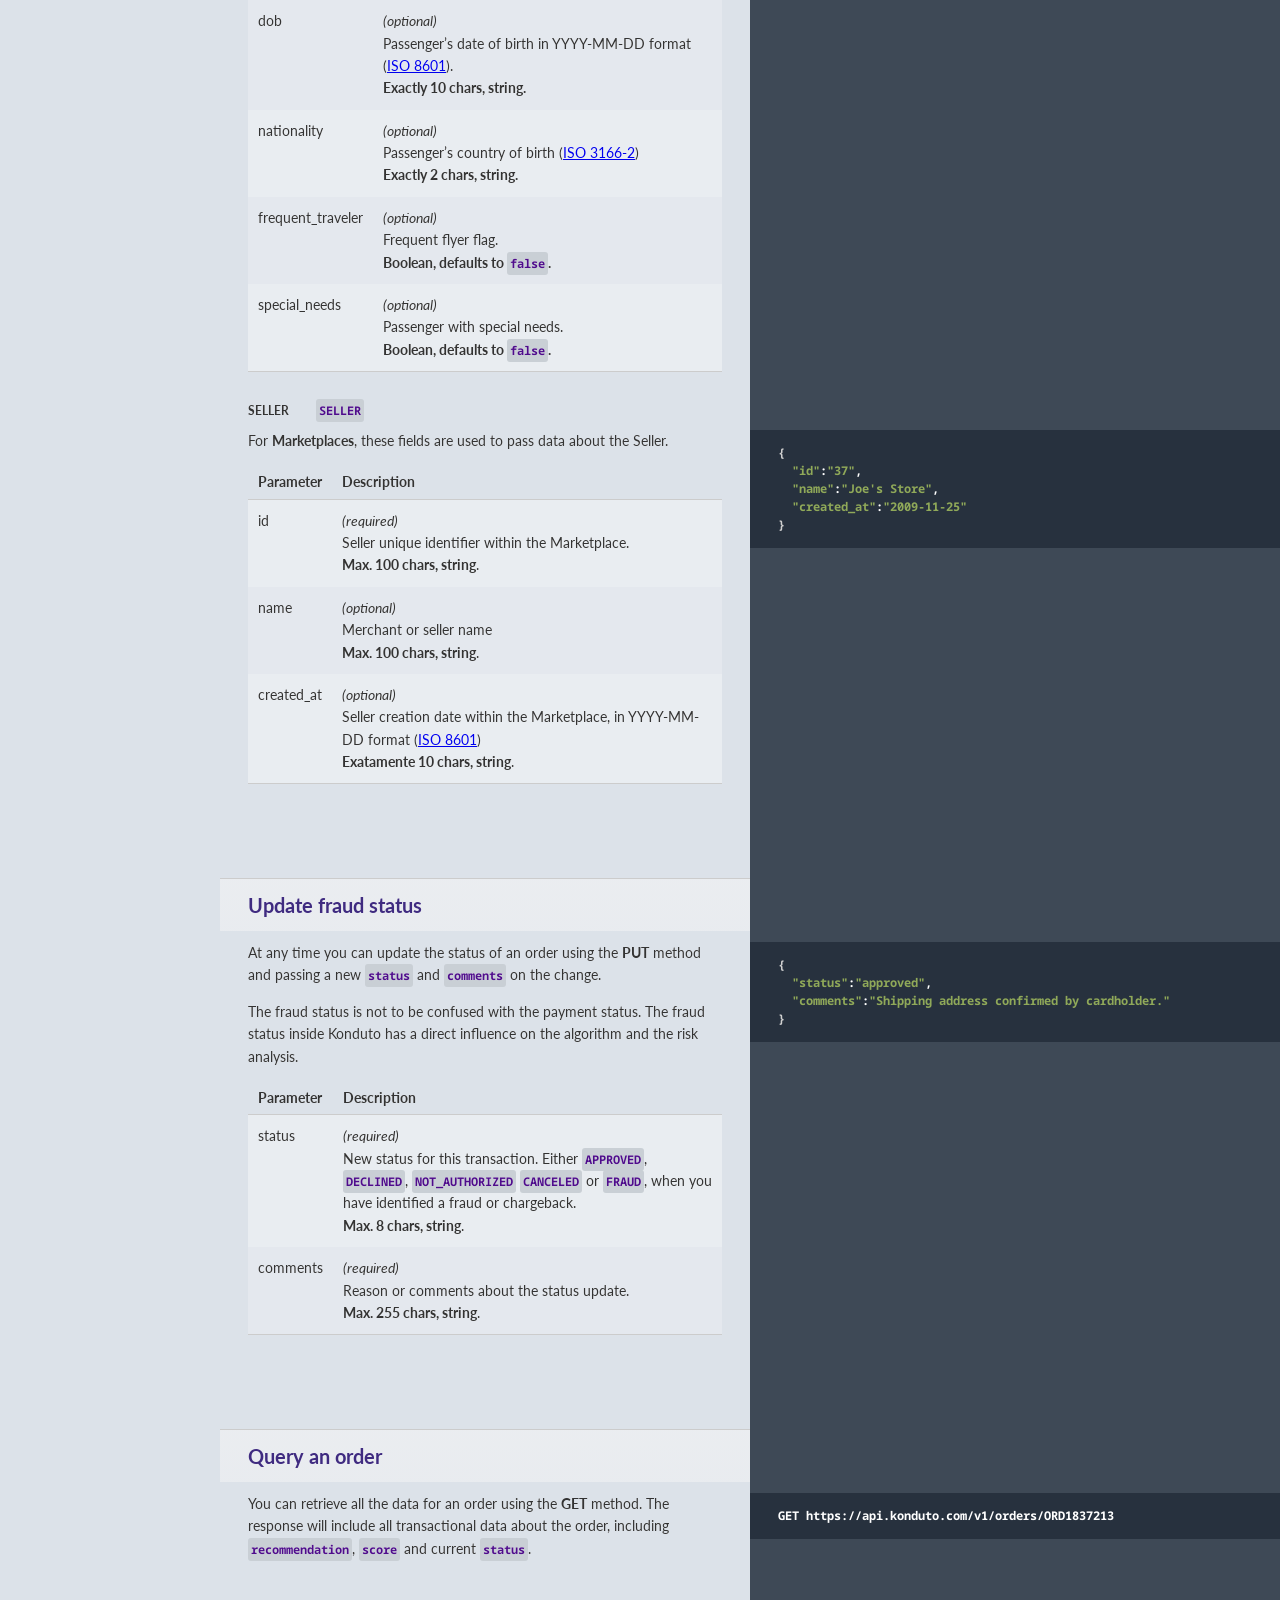
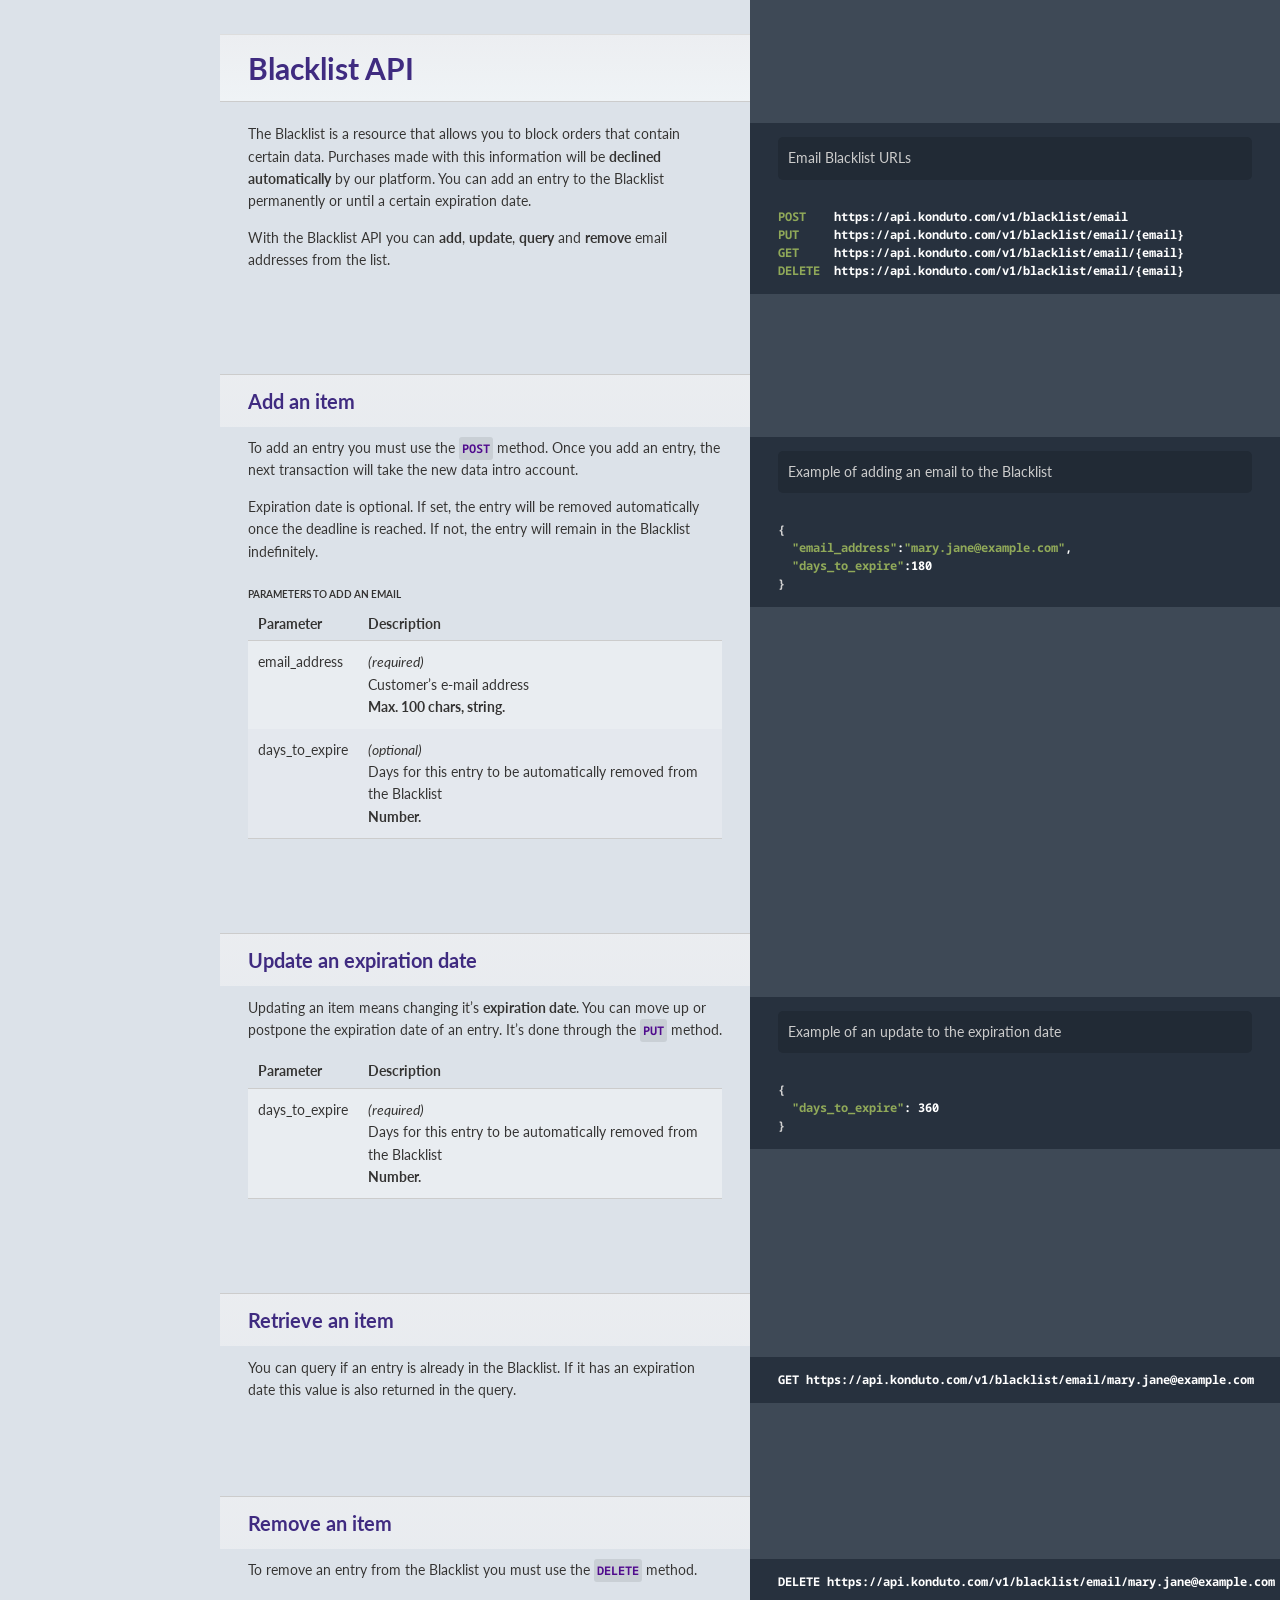
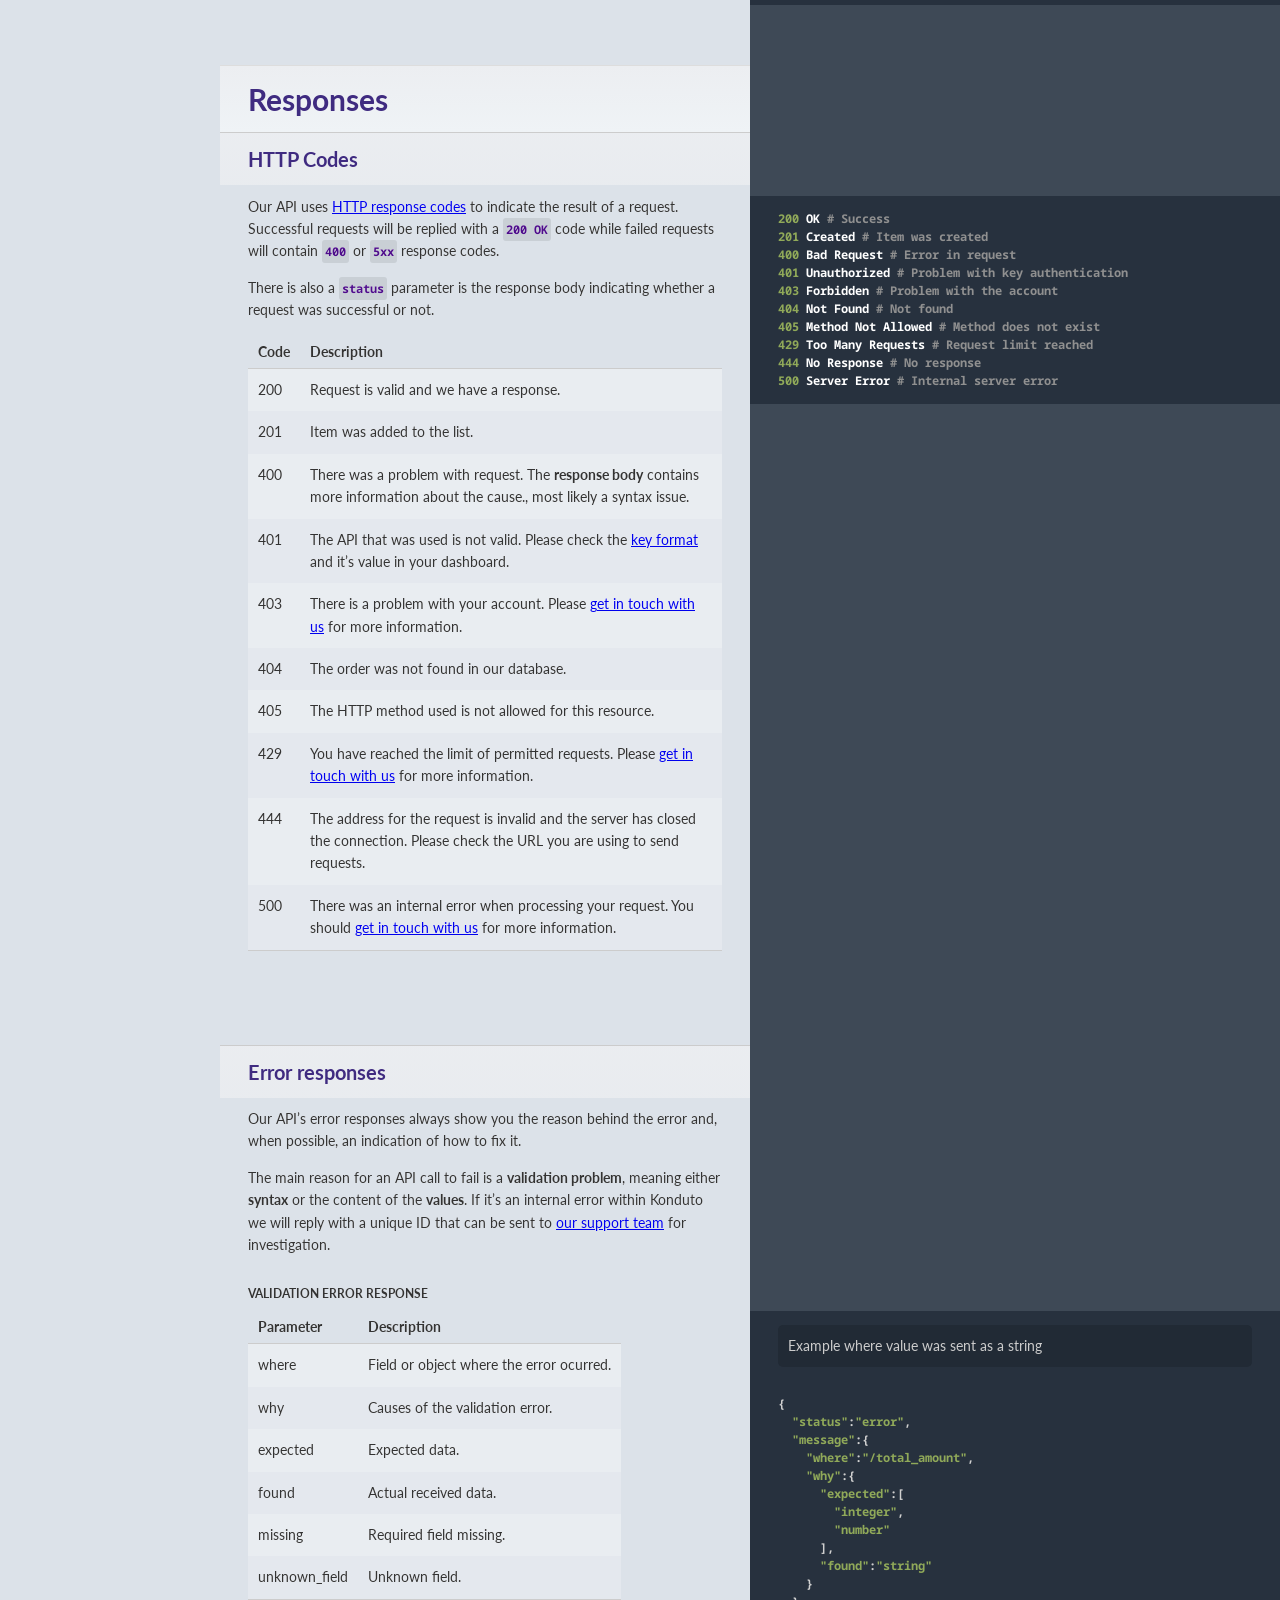
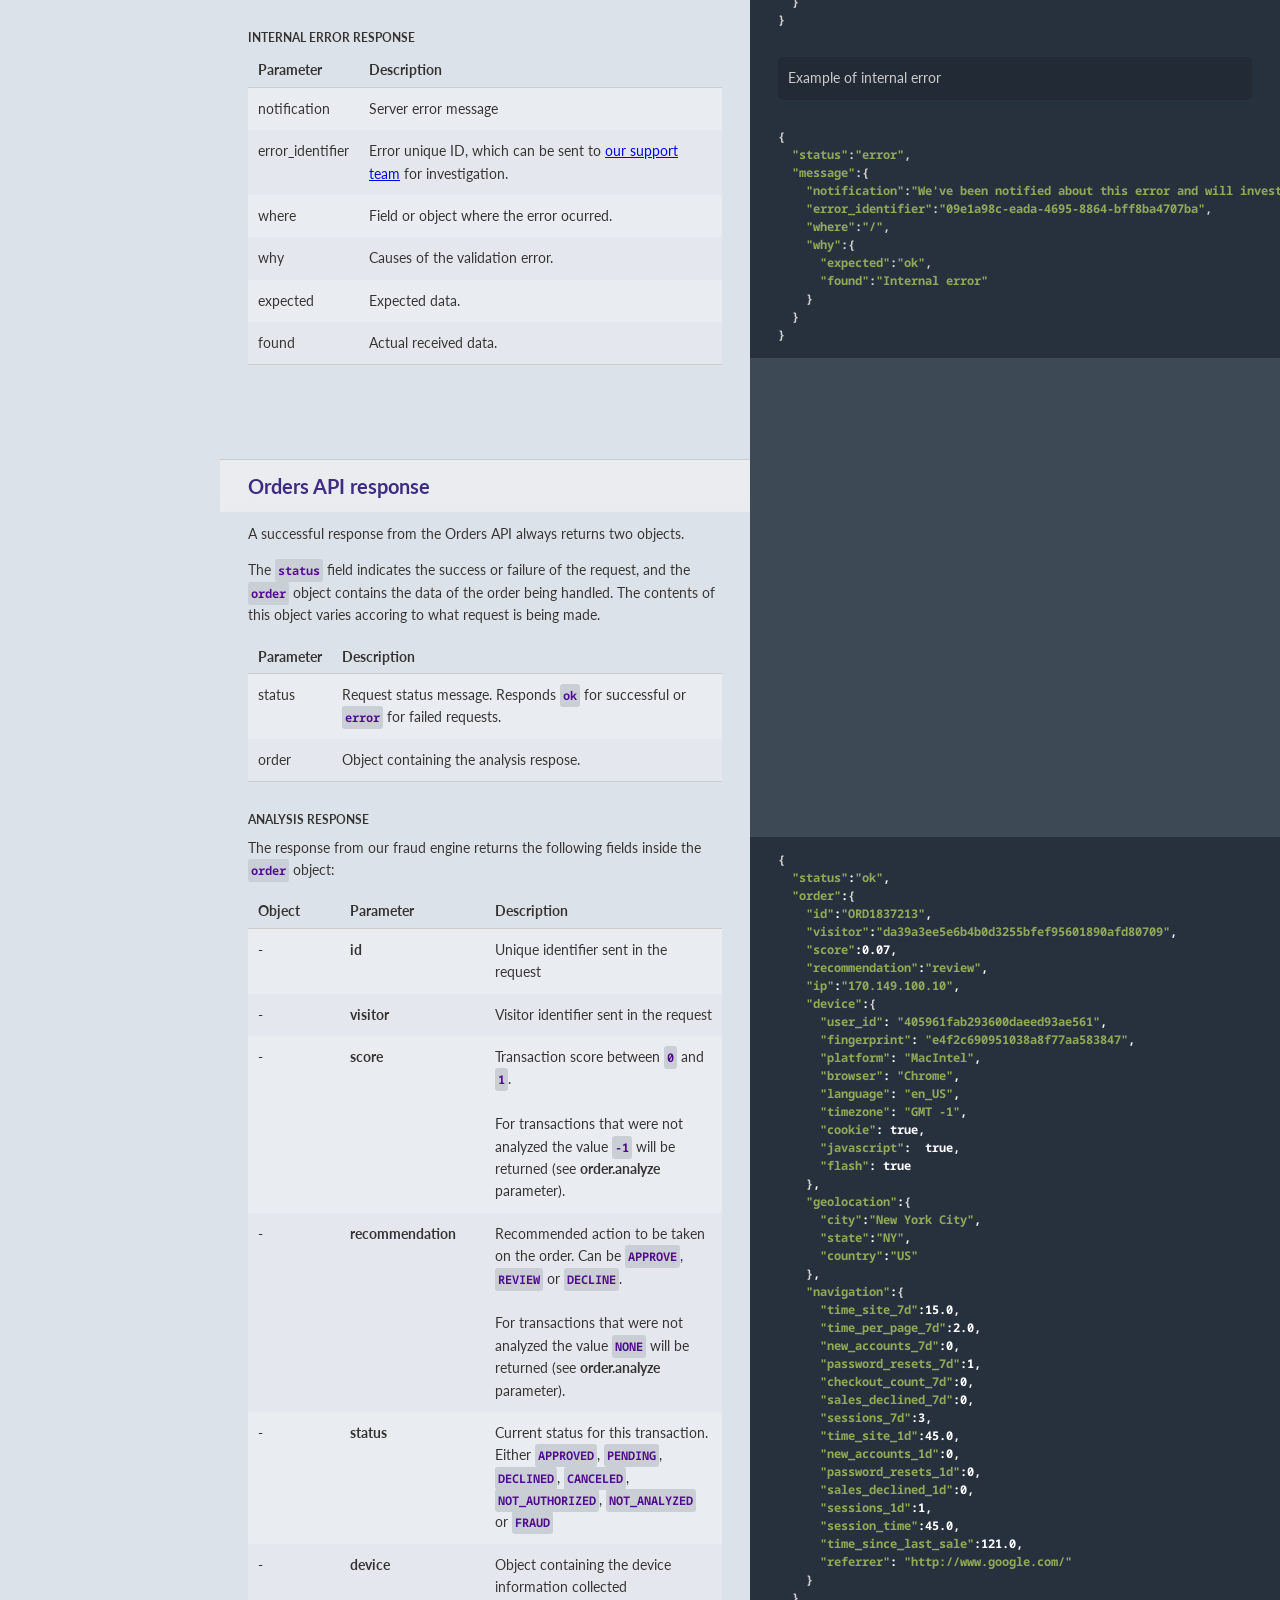
==== commit e909f6a7: "Troca chave de Sandbox" ====
--- a/en/index.html
+++ b/en/index.html
@@ -76,10 +76,10 @@
 
 <h1 id="api-authentication">API Authentication</h1>
 <pre class="highlight conf"><code><span class="c"># How to build
-</span><span class="n">Authorization</span>: <span class="n">Basic</span> <span class="n">BASE64</span>(<span class="n">T738D516F09CAB3A2C1EE</span>:)
+</span><span class="n">Authorization</span>: <span class="n">Basic</span> <span class="n">BASE64</span>(<span class="n">T00000111112222233333</span>:)
 
 <span class="c"># Result
-</span><span class="n">Authorization</span>: <span class="n">Basic</span> <span class="n">VDczOEQ1MTZGMDlDQUIzQTJDMUVFOg</span>==
+</span><span class="n">Authorization</span>: <span class="n">Basic</span> <span class="n">VDAwMDAwMTExMTEyMjIyMjMzMzMzOg</span>==
 </code></pre>
 
 <p>We use the <a href="https://en.wikipedia.org/wiki/Basic_access_authentication">HTTP Basic Auth</a> standard to
@@ -2185,7 +2185,7 @@
 </thead><tbody>
 <tr>
 <td>*.00 - *.29</td>
-<td>APPROVED</td>
+<td>APPROVE</td>
 </tr>
 <tr>
 <td>*.30 - *.60</td>
@@ -2265,7 +2265,7 @@
 <h2 id="calculating-the-signature">Calculating the signature</h2>
 <pre class="highlight php"><code><span class="cp">&lt;?php</span> 
 <span class="c1">// Defines the private key
-</span><span class="nv">$private_key</span> <span class="o">=</span> <span class="s2">"T738D516F09CAB3A2C1EE"</span><span class="p">;</span>
+</span><span class="nv">$private_key</span> <span class="o">=</span> <span class="s2">"T00000111112222233333"</span><span class="p">;</span>
 
 <span class="c1">// Original JSON from the webhook
 </span><span class="nv">$webhook</span> <span class="o">=</span> <span class="s1">'{
